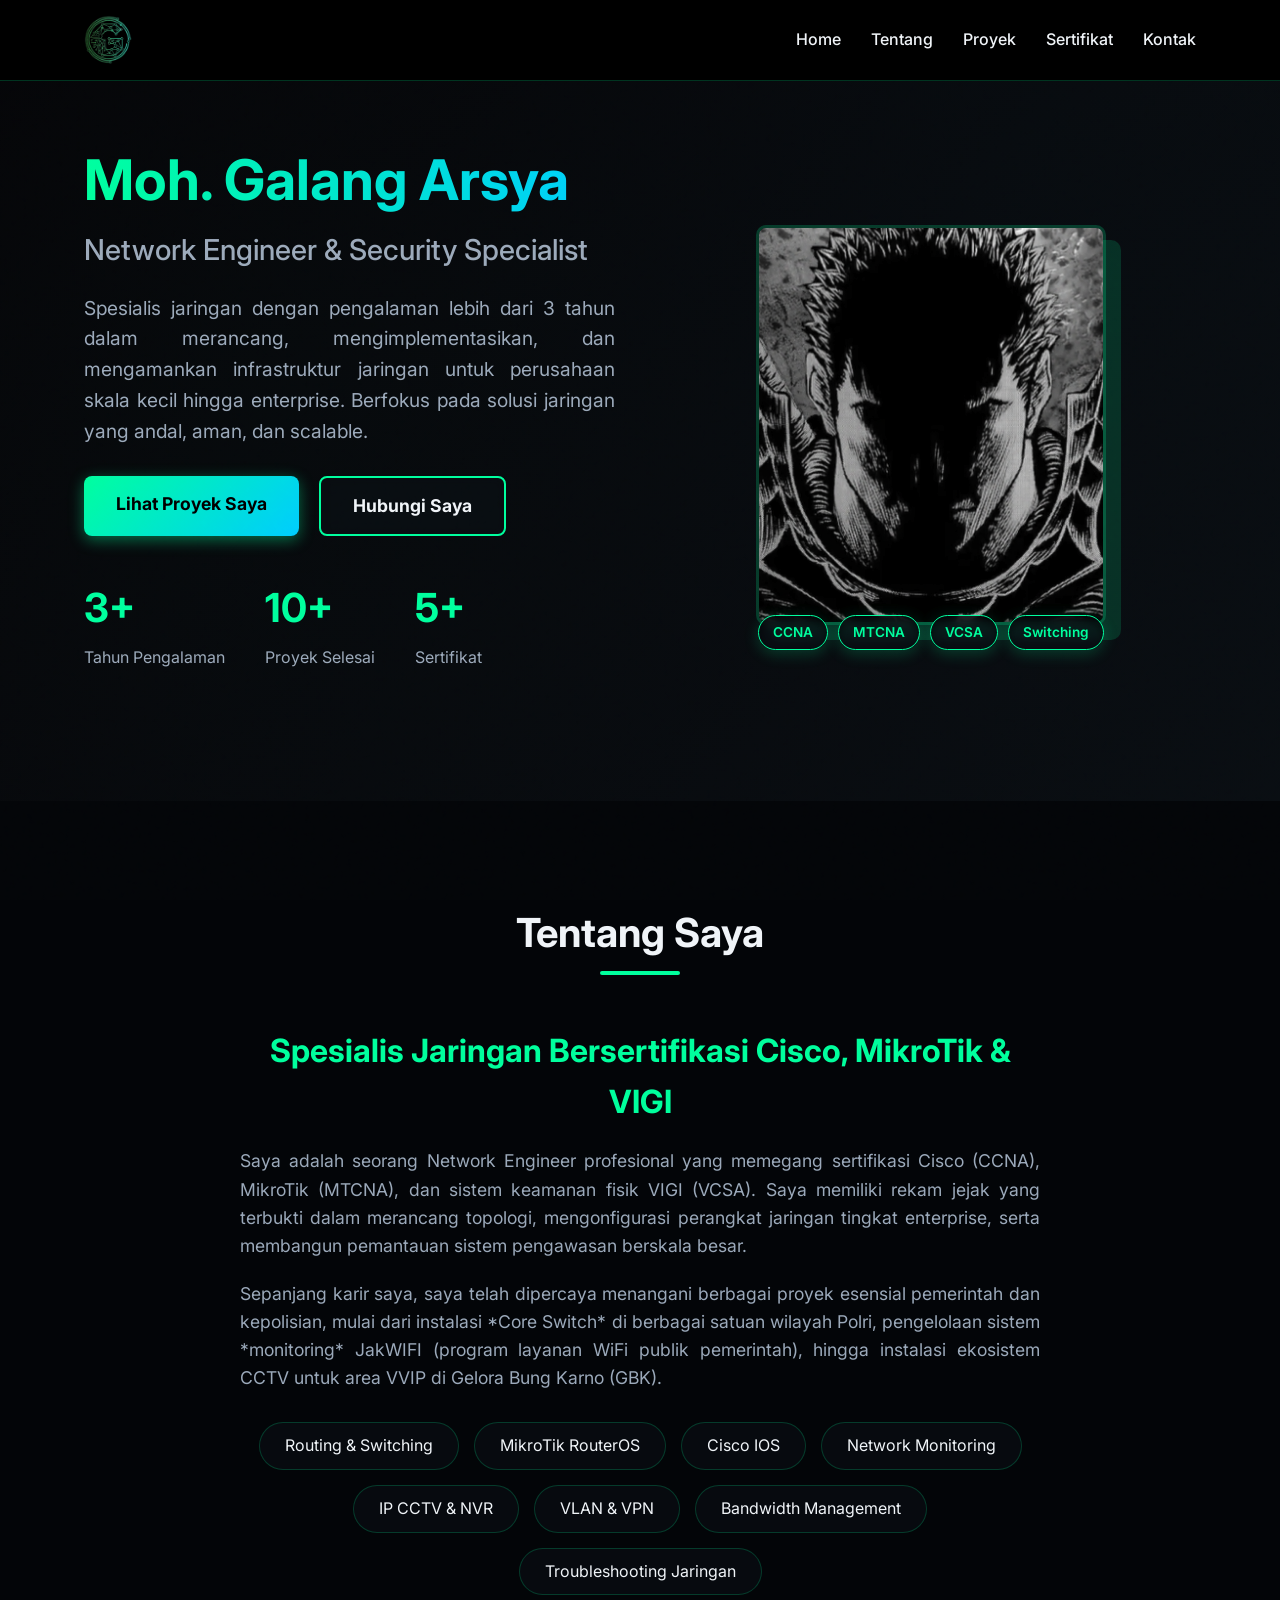
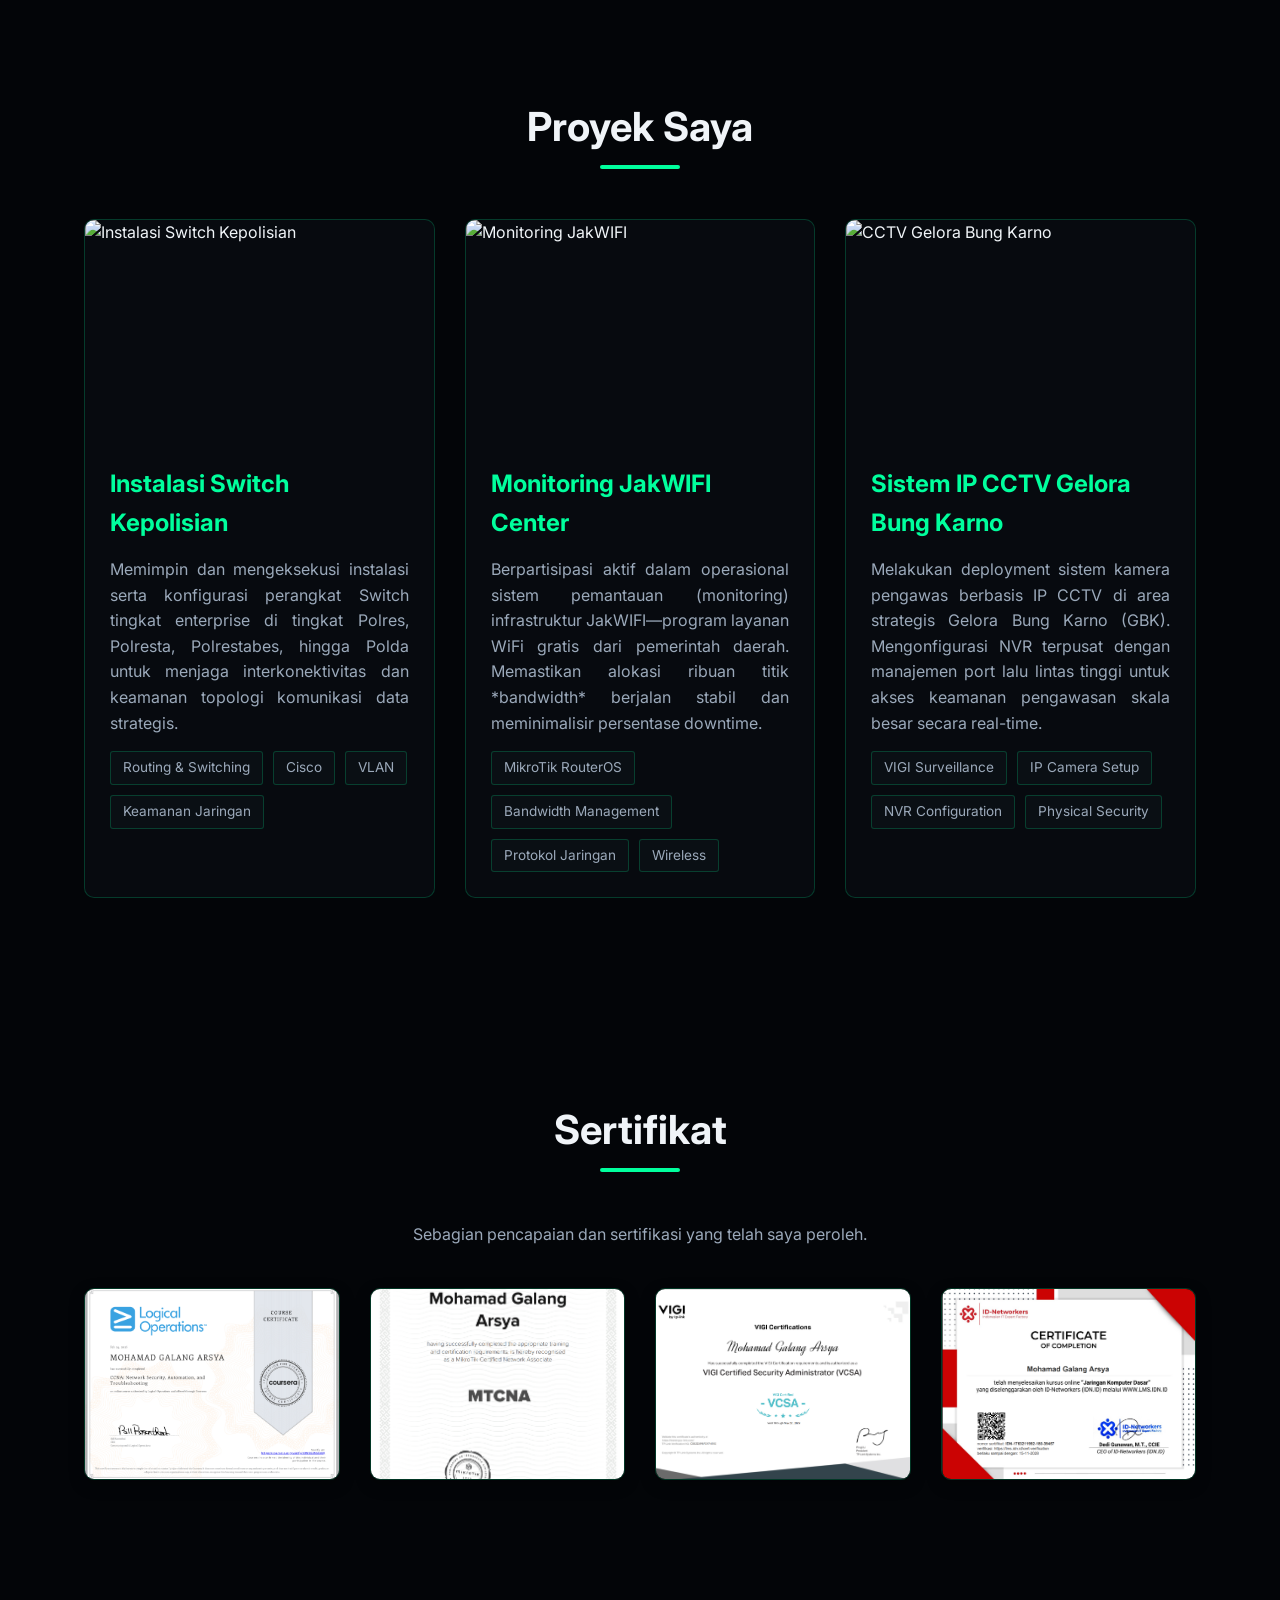
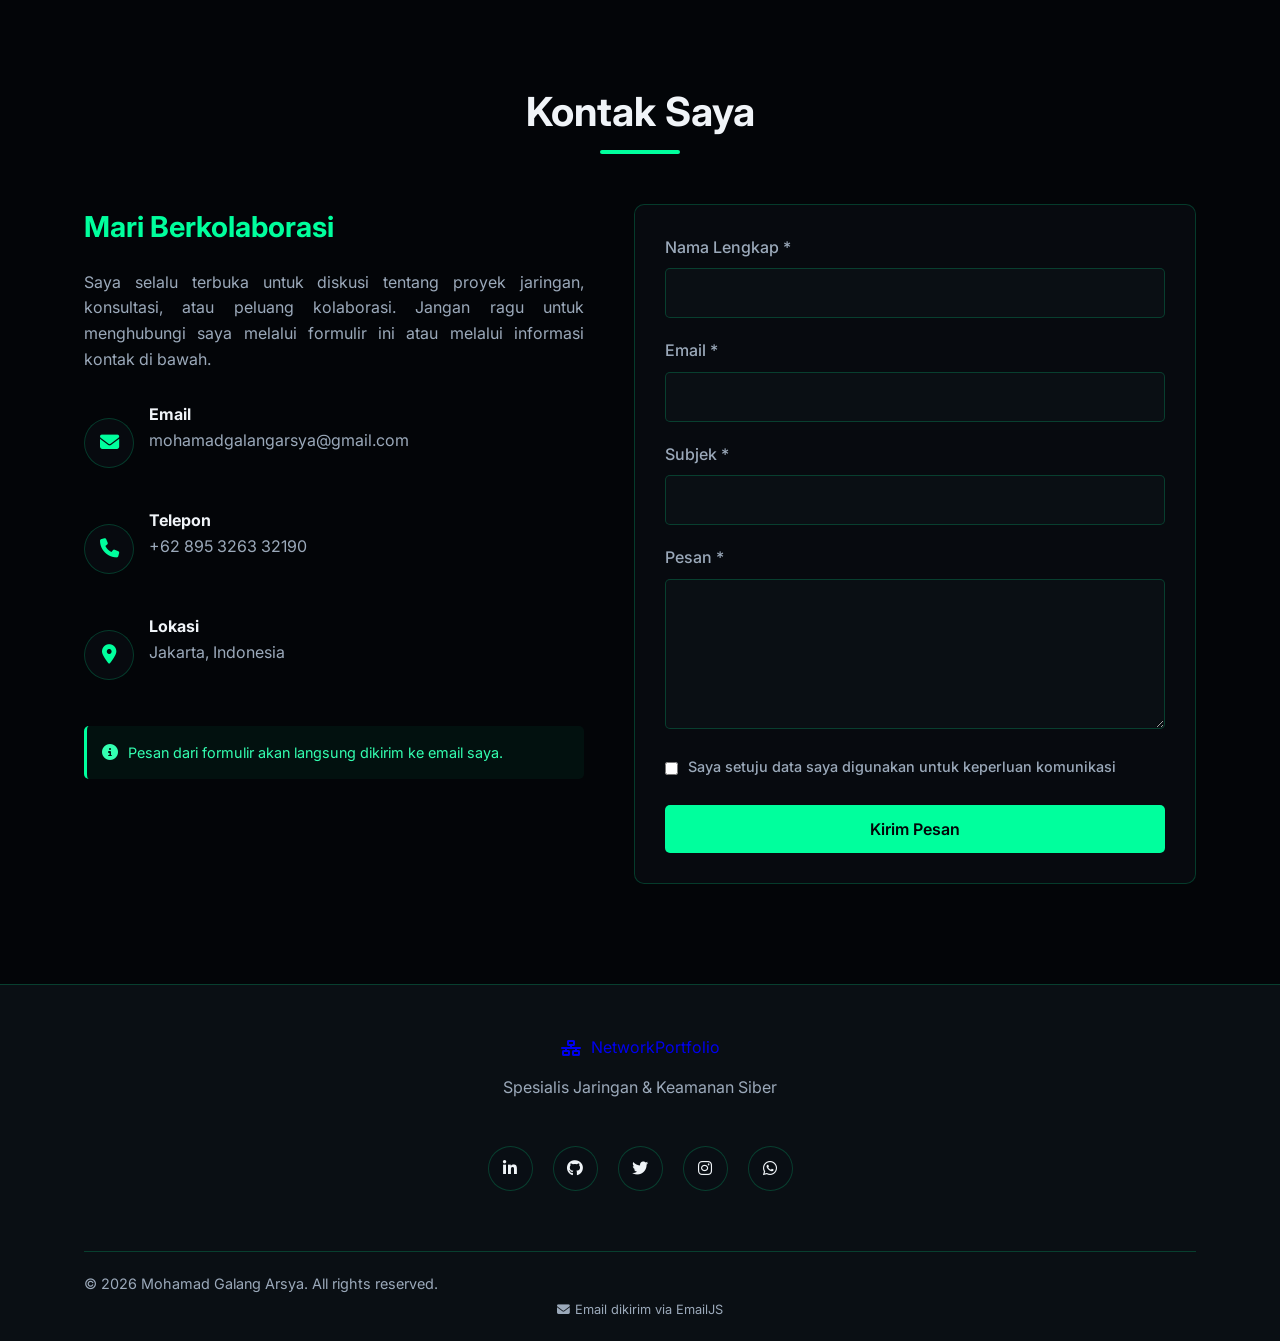
==== index.html @ 7fe13c76 "update medsos" ====
<!DOCTYPE html>
<html lang="id">

<head>
    <meta charset="UTF-8">
    <meta name="viewport" content="width=device-width, initial-scale=1.0">
    <title>Network Engineer</title>
    <link rel="stylesheet" href="style.css">
    <link rel="stylesheet" href="https://cdnjs.cloudflare.com/ajax/libs/font-awesome/6.4.0/css/all.min.css">
    <link rel="preconnect" href="https://fonts.googleapis.com">
    <link rel="preconnect" href="https://fonts.gstatic.com" crossorigin>
    <link href="https://fonts.googleapis.com/css2?family=Inter:wght@300;400;500;600;700&display=swap" rel="stylesheet">
    <link rel="icon" type="image/svg+xml" href="images/logo.png" />
</head>

<body>
    <!-- Noise canvas texture -->
    <div class="noise-overlay"></div>

    <!-- 3D Network WebGL Container -->
    <div id="canvas-container" style="position: fixed; top: 0; left: 0; width: 100%; height: 100%; z-index: -1;"></div>
    <!-- Fallback canvas if WebGL fails -->
    <canvas class="network-animation" id="networkCanvas" style="display: none;"></canvas>

    <!-- Header & Navigation -->
    <header>
        <div class="container nav-container">
            <a href="#" class="logo">
                <!-- <i class="fas fa-network-wired"></i> Network -->
                <img src="/images/logo.png" alt="">
            </a>

            <div class="menu-toggle" id="menuToggle">
                <i class="fas fa-bars"></i>
            </div>

            <ul class="nav-links" id="navLinks">
                <li><a href="#home">Home</a></li>
                <li><a href="#about">Tentang</a></li>
                <li><a href="#projects">Proyek</a></li>
                <li><a href="#certificates">Sertifikat</a></li>
                <li><a href="#contact">Kontak</a></li>
            </ul>
        </div>
    </header>

    <!-- Hero Section dengan foto di samping -->
    <section class="hero" id="home">
        <div class="container hero-container">
            <div class="hero-content">
                <h1>Moh. Galang Arsya</h1>
                <h2>Network Engineer & Security Specialist</h2>
                <p>Spesialis jaringan dengan pengalaman lebih dari 3 tahun dalam merancang, mengimplementasikan, dan
                    mengamankan infrastruktur jaringan untuk perusahaan skala kecil hingga enterprise. Berfokus pada
                    solusi jaringan yang andal, aman, dan scalable.</p>
                <div class="hero-buttons">
                    <a href="#projects" class="cta-button">Lihat Proyek Saya</a>
                    <a href="#contact" class="cta-button secondary">Hubungi Saya</a>
                </div>
                <div class="hero-stats">
                    <div class="stat">
                        <h3>3+</h3>
                        <p>Tahun Pengalaman</p>
                    </div>
                    <div class="stat">
                        <h3>10+</h3>
                        <p>Proyek Selesai</p>
                    </div>
                    <div class="stat">
                        <h3>5+</h3>
                        <p>Sertifikat</p>
                    </div>
                </div>
            </div>

            <div class="hero-image">
                <div class="image-container">
                    <img src="images/profile.jpg" alt="Foto Mohamd Galang Arsya" id="profileImage">
                    <div class="image-frame"></div>
                    <div class="tech-tags">
                        <span class="tech-tag">CCNA</span>
                        <span class="tech-tag">MTCNA</span>
                        <span class="tech-tag">VCSA</span>
                        <span class="tech-tag">Switching</span>
                    </div>
                </div>
            </div>
        </div>
    </section>

    <!-- About Section -->
    <section id="about">
        <div class="container">
            <div class="section-title">
                <h2>Tentang Saya</h2>
            </div>

            <div class="about-content">
                <div class="about-text">
                    <h3>Spesialis Jaringan Bersertifikasi Cisco, MikroTik & VIGI</h3>
                    <p>Saya adalah seorang Network Engineer profesional yang memegang sertifikasi Cisco (CCNA), MikroTik
                        (MTCNA), dan sistem keamanan fisik VIGI (VCSA). Saya memiliki rekam jejak yang terbukti dalam
                        merancang topologi, mengonfigurasi perangkat jaringan tingkat enterprise, serta membangun
                        pemantauan sistem pengawasan berskala besar.</p>
                    <p>Sepanjang karir saya, saya telah dipercaya menangani berbagai proyek esensial pemerintah dan
                        kepolisian, mulai dari instalasi *Core Switch* di berbagai satuan wilayah Polri, pengelolaan
                        sistem *monitoring* JakWIFI (program layanan WiFi publik pemerintah), hingga instalasi ekosistem
                        CCTV untuk area VVIP di Gelora Bung Karno (GBK).</p>

                    <div class="skills">
                        <span class="skill-tag">Routing & Switching</span>
                        <span class="skill-tag">MikroTik RouterOS</span>
                        <span class="skill-tag">Cisco IOS</span>
                        <span class="skill-tag">Network Monitoring</span>
                        <span class="skill-tag">IP CCTV & NVR</span>
                        <span class="skill-tag">VLAN & VPN</span>
                        <span class="skill-tag">Bandwidth Management</span>
                        <span class="skill-tag">Troubleshooting Jaringan</span>
                    </div>
                </div>
            </div>
        </div>
    </section>

    <!-- Projects Section -->
    <section id="projects">
        <div class="container">
            <div class="section-title">
                <h2>Proyek Saya</h2>
            </div>

            <div class="projects-grid">
                <!-- Project 1 -->
                <div class="project-card">
                    <div class="project-img">
                        <img src="https://images.unsplash.com/photo-1558494949-ef010cbdcc31?ixlib=rb-4.0.3&auto=format&fit=crop&w=1470&q=80"
                            alt="Instalasi Switch Kepolisian">
                    </div>
                    <div class="project-info">
                        <h3>Instalasi Switch Kepolisian</h3>
                        <p>Memimpin dan mengeksekusi instalasi serta konfigurasi perangkat Switch tingkat enterprise di
                            tingkat Polres, Polresta, Polrestabes, hingga Polda untuk menjaga interkonektivitas dan
                            keamanan topologi komunikasi data strategis.</p>
                        <div class="project-tags">
                            <span class="project-tag">Routing & Switching</span>
                            <span class="project-tag">Cisco</span>
                            <span class="project-tag">VLAN</span>
                            <span class="project-tag">Keamanan Jaringan</span>
                        </div>
                    </div>
                </div>

                <!-- Project 2 -->
                <div class="project-card">
                    <div class="project-img">
                        <img src="https://images.unsplash.com/photo-1544197150-b99a580bb7a8?ixlib=rb-4.0.3&auto=format&fit=crop&w=1470&q=80"
                            alt="Monitoring JakWIFI">
                    </div>
                    <div class="project-info">
                        <h3>Monitoring JakWIFI Center</h3>
                        <p>Berpartisipasi aktif dalam operasional sistem pemantauan (monitoring) infrastruktur
                            JakWIFI—program layanan WiFi gratis dari pemerintah daerah. Memastikan alokasi ribuan titik
                            *bandwidth* berjalan stabil dan meminimalisir persentase downtime.</p>
                        <div class="project-tags">
                            <span class="project-tag">MikroTik RouterOS</span>
                            <span class="project-tag">Bandwidth Management</span>
                            <span class="project-tag">Protokol Jaringan</span>
                            <span class="project-tag">Wireless</span>
                        </div>
                    </div>
                </div>

                <!-- Project 3 -->
                <div class="project-card">
                    <div class="project-img">
                        <img src="https://images.unsplash.com/photo-1550751827-4bd374c3f58b?ixlib=rb-4.0.3&auto=format&fit=crop&w=1470&q=80"
                            alt="CCTV Gelora Bung Karno">
                    </div>
                    <div class="project-info">
                        <h3>Sistem IP CCTV Gelora Bung Karno</h3>
                        <p>Melakukan deployment sistem kamera pengawas berbasis IP CCTV di area strategis Gelora Bung
                            Karno (GBK). Mengonfigurasi NVR terpusat dengan manajemen port lalu lintas tinggi untuk
                            akses keamanan pengawasan skala besar secara real-time.</p>
                        <div class="project-tags">
                            <span class="project-tag">VIGI Surveillance</span>
                            <span class="project-tag">IP Camera Setup</span>
                            <span class="project-tag">NVR Configuration</span>
                            <span class="project-tag">Physical Security</span>
                        </div>
                    </div>
                </div>
            </div>
        </div>
    </section>

    <!-- Certificates Section -->
    <section id="certificates">
        <div class="container">
            <div class="section-title">
                <h2>Sertifikat</h2>
            </div>

            <p style="text-align: center; color: var(--text-secondary); margin-bottom: 40px;">Sebagian pencapaian dan
                sertifikasi yang telah saya peroleh.</p>

            <div class="cert-grid">
                <!-- Certificate 1 -->
                <div class="cert-card cert-modal-trigger" data-title="CCNA By Coursera"
                    data-desc="Sertifikasi dasar jaringan komputer (Cisco Certified Network Associate) yang dipelajari melalui program Coursera. Sertifikasi ini memvalidasi dasar-dasar jaringan, akses jaringan, konektivitas IP, layanan IP, dasar-dasar keamanan, serta otomatisasi dan programabilitas."
                    data-pdf="images/CCNA_By_Coursera.pdf" data-img="images/ccna-sertifikat.png">
                    <img src="images/ccna-sertifikat.png" alt="CCNA By Coursera">
                    <div class="cert-overlay">
                        <div class="cert-overlay-content">
                            <i class="fas fa-search-plus"></i>
                            <p>Klik Untuk Melihat Detail Selengkapnya</p>
                        </div>
                    </div>
                </div>

                <!-- Certificate 2 -->
                <div class="cert-card cert-modal-trigger" data-title="MTCNA Certificate"
                    data-desc="MikroTik Certified Network Associate (MTCNA). Sertifikasi yang memvalidasi kemampuan dasar dalam mengonfigurasi, mengelola, dan melakukan troubleshooting pada jaringan menggunakan router MikroTik RouterOS."
                    data-pdf="images/MTCNA.pdf" data-img="images/mtcna-sertifikat.png">
                    <img src="images/mtcna-sertifikat.png" alt="MTCNA Certificate">
                    <div class="cert-overlay">
                        <div class="cert-overlay-content">
                            <i class="fas fa-search-plus"></i>
                            <p>Klik Untuk Melihat Detail Selengkapnya</p>
                        </div>
                    </div>
                </div>

                <!-- Certificate 3 -->
                <div class="cert-card cert-modal-trigger" data-title="VIGI Certified Security Associate (VCSA)"
                    data-desc="Sertifikasi VIGI Certified Security Associate (VCSA) dari TP-Link. Menandakan tingkat keahlian dalam perancangan, implementasi, dan troubleshooting sistem kamera pengawas (CCTV) menggunakan ekosistem VIGI."
                    data-pdf="images/VCSA.pdf" data-img="images/vcsa-sertifikat.png">
                    <img src="images/vcsa-sertifikat.png" alt="VIGI VCSA Certificate">
                    <div class="cert-overlay">
                        <div class="cert-overlay-content">
                            <i class="fas fa-search-plus"></i>
                            <p>Klik Untuk Melihat Detail Selengkapnya</p>
                        </div>
                    </div>
                </div>

                <!-- Certificate 4 -->
                <div class="cert-card cert-modal-trigger" data-title="Jaringan Dasar (Fundamental)"
                    data-desc="Sertifikasi mengenai Jaringan Dasar. Menunjukkan pemahaman kuat mengenai dasar-dasar perangkat keras jaringan, protokol komunikasi data, model referensi OSI, dan pengalamatan IPv4/IPv6 secara fundamental."
                    data-pdf="images/Jaringan_Dasar.pdf" data-img="images/jaringan-sertifikat.png">
                    <img src="images/jaringan-sertifikat.png" alt="Sertifikat Jaringan Dasar">
                    <div class="cert-overlay">
                        <div class="cert-overlay-content">
                            <i class="fas fa-search-plus"></i>
                            <p>Klik Untuk Melihat Detail Selengkapnya</p>
                        </div>
                    </div>
                </div>
            </div>
        </div>

        <!-- Certificate Modal -->
        <div id="certDetailModal" class="cert-modal">
            <div class="cert-modal-content">
                <span class="cert-close-btn">&times;</span>
                <div class="cert-detail-container">
                    <div class="cert-detail-image">
                        <img id="certModalImage" src="" alt="Detail Certificate">
                    </div>
                    <div class="cert-detail-info">
                        <h3 id="certModalTitle"></h3>
                        <div class="cert-detail-desc">
                            <p id="certModalDescription"></p>
                        </div>
                        <a href="javascript:void(0)" id="certModalPdfBtn" target="_blank" class="cert-pdf-btn">
                            <i class="fas fa-file-pdf"></i> Lihat PDF Sertifikat
                        </a>
                    </div>
                </div>
            </div>
        </div>
    </section>

    <!-- Contact Section -->
    <section id="contact">
        <div class="container">
            <div class="section-title">
                <h2>Kontak Saya</h2>
            </div>

            <div class="contact-container">
                <div class="contact-info">
                    <h3>Mari Berkolaborasi</h3>
                    <p>Saya selalu terbuka untuk diskusi tentang proyek jaringan, konsultasi, atau peluang kolaborasi.
                        Jangan ragu untuk menghubungi saya melalui formulir ini atau melalui informasi kontak di bawah.
                    </p>

                    <div class="contact-details">
                        <div class="contact-item">
                            <div class="contact-icon">
                                <i class="fas fa-envelope"></i>
                            </div>
                            <div>
                                <h4>Email</h4>
                                <p id="my-email">mohamadgalangarsya@gmail.com</p>
                            </div>
                        </div>

                        <div class="contact-item">
                            <div class="contact-icon">
                                <i class="fas fa-phone"></i>
                            </div>
                            <div>
                                <h4>Telepon</h4>
                                <p>+62 895 3263 32190</p>
                            </div>
                        </div>

                        <div class="contact-item">
                            <div class="contact-icon">
                                <i class="fas fa-map-marker-alt"></i>
                            </div>
                            <div>
                                <h4>Lokasi</h4>
                                <p>Jakarta, Indonesia</p>
                            </div>
                        </div>
                    </div>

                    <div class="email-note">
                        <p><i class="fas fa-info-circle"></i> Pesan dari formulir akan langsung dikirim ke email saya.
                        </p>
                    </div>
                </div>

                <div class="contact-form">
                    <form id="contactForm">
                        <div class="form-group">
                            <label for="name">Nama Lengkap *</label>
                            <input type="text" id="name" name="name" class="form-control" required>
                        </div>

                        <div class="form-group">
                            <label for="email">Email *</label>
                            <input type="email" id="email" name="email" class="form-control" required>
                        </div>

                        <div class="form-group">
                            <label for="subject">Subjek *</label>
                            <input type="text" id="subject" name="subject" class="form-control" required>
                        </div>

                        <div class="form-group">
                            <label for="message">Pesan *</label>
                            <textarea id="message" name="message" class="form-control" rows="5" required></textarea>
                        </div>

                        <div class="form-group">
                            <div class="form-check">
                                <input type="checkbox" id="consent" name="consent" class="form-check-input" required>
                                <label for="consent" class="form-check-label">
                                    Saya setuju data saya digunakan untuk keperluan komunikasi
                                </label>
                            </div>
                        </div>

                        <button type="submit" class="submit-btn" id="submitBtn">
                            <span class="btn-text">Kirim Pesan</span>
                            <span class="btn-loader" style="display: none;">
                                <i class="fas fa-spinner fa-spin"></i> Mengirim...
                            </span>
                        </button>

                        <div id="formMessage" class="form-message"></div>
                    </form>
                </div>
            </div>
        </div>
    </section>

    <!-- Footer -->
    <footer>
        <div class="container">
            <div class="footer-content">
                <a href="#" class="logo">
                    <i class="fas fa-network-wired"></i> NetworkPortfolio
                </a>
                <p>Spesialis Jaringan & Keamanan Siber</p>

                <div class="social-links">
                    <a href="https://www.linkedin.com/in/mohamad-galang-arsya-268bb2288/" class="social-link">
                        <i class="fab fa-linkedin-in"></i>
                    </a>
                    <a href="https://github.com/REN-XV" class="social-link">
                        <i class="fab fa-github"></i>
                    </a>
                    <a href="https://x.com/RenKurogane1" class="social-link">
                        <i class="fab fa-twitter"></i>
                    </a>
                    <a href="https://www.instagram.com/galisyah_05/" class="social-link">
                        <i class="fab fa-instagram"></i>
                    </a>
                    <a href="https://api.whatsapp.com/send/?phone=62895326332190&text=Halo+Galang+Ganteng&type=phone_number&app_absent=0"
                        class="social-link">
                        <i class="fa-brands fa-whatsapp"></i>
                    </a>
                </div>
            </div>

            <div class="copyright">
                <p>&copy; 2026 Mohamad Galang Arsya. All rights reserved.</p>
                <p class="email-credit">
                    <i class="fas fa-envelope"></i> Email dikirim via EmailJS
                </p>
            </div>
        </div>
    </footer>

    <!-- Libraries -->
    <script src="https://cdnjs.cloudflare.com/ajax/libs/three.js/r128/three.min.js"></script>
    <script src="https://cdnjs.cloudflare.com/ajax/libs/gsap/3.12.2/gsap.min.js"></script>
    <script src="https://cdnjs.cloudflare.com/ajax/libs/gsap/3.12.2/ScrollTrigger.min.js"></script>
    <script src="https://cdnjs.cloudflare.com/ajax/libs/vanilla-tilt/1.8.0/vanilla-tilt.min.js"></script>

    <!-- Tambahkan script EmailJS -->
    <script type="text/javascript" src="https://cdn.jsdelivr.net/npm/@emailjs/browser@3/dist/email.min.js"></script>
    <script src="script.js"></script>
</body>

</html>
---- style.css ----
/* Reset dan variabel warna */
:root {
    --primary: #030508; /* Deep dark blueish-black */
    --secondary: #0A0F14; /* Dark blue-grey */
    --accent: #00FF9D; /* Neon green (matches logo) */
    --accent-dark: #00CC7D;
    --accent-light: #33FFB1;
    --text: #F0F4F8;
    --text-secondary: #9BA9BA;
    --card-bg: rgba(10, 15, 20, 0.65); /* Glassmorphism translucent */
    --border: rgba(0, 255, 157, 0.2); /* Neon green tinted border */
    --shadow: rgba(0, 0, 0, 0.6);
}

* {
    margin: 0;
    padding: 0;
    box-sizing: border-box;
    font-family: 'Inter', 'Segoe UI', Tahoma, Geneva, Verdana, sans-serif;
}

html {
    scroll-behavior: smooth;
}

body {
    background-color: var(--primary);
    color: var(--text);
    line-height: 1.6;
    overflow-x: hidden;
}

p {
    text-align: justify;
}

.container {
    width: 90%;
    max-width: 1200px;
    margin: 0 auto;
    padding: 0 20px;
}

/* Header & Navigation */
header {
    background-color: rgba(0, 0, 0, 0.95);
    position: fixed;
    top: 0;
    width: 100%;
    z-index: 1000;
    padding: 15px 0;
    border-bottom: 1px solid var(--border);
    backdrop-filter: blur(10px);
}

.nav-container {
    display: flex;
    justify-content: space-between;
    align-items: center;
}

.logo {
    text-decoration: none;
    display: flex;
    align-items: center;
}

.logo img {
    width: 3em;
}

.logo i {
    margin-right: 10px;
}

.nav-links {
    display: flex;
    list-style: none;
}

.nav-links li {
    margin-left: 30px;
}

.nav-links a {
    color: var(--text);
    text-decoration: none;
    font-weight: 500;
    transition: color 0.3s;
    position: relative;
    font-size: 1rem;
}

.nav-links a:hover {
    color: var(--accent);
}

.nav-links a::after {
    content: '';
    position: absolute;
    bottom: -5px;
    left: 0;
    width: 0;
    height: 2px;
    background-color: var(--accent);
    transition: width 0.3s;
}

.nav-links a:hover::after {
    width: 100%;
}

.menu-toggle {
    display: none;
    font-size: 1.5rem;
    cursor: pointer;
    color: var(--accent);
}

/* Hero Section dengan foto di samping */
.hero {
    padding: 150px 0 100px;
    background: linear-gradient(135deg, rgba(5, 5, 8, 0.9) 0%, rgba(10, 15, 20, 0.9) 100%);
    position: relative;
    overflow: hidden;
}

.hero::before {
    content: '';
    position: absolute;
    top: 0;
    left: 0;
    width: 100%;
    height: 100%;
    background: 
        radial-gradient(circle at 20% 50%, rgba(0, 255, 157, 0.08) 0%, transparent 50%),
        radial-gradient(circle at 80% 20%, rgba(0, 204, 255, 0.08) 0%, transparent 50%);
    z-index: -1;
}

.hero-container {
    display: flex;
    align-items: center;
    justify-content: space-between;
    gap: 50px;
}

.hero-content {
    flex: 1;
    max-width: 600px;
}

.hero-content h1 {
    font-size: 3.5rem;
    margin-bottom: 15px;
    background: linear-gradient(to right, var(--accent), #00ccff);
    -webkit-background-clip: text;
    background-clip: text;
    color: transparent;
    line-height: 1.1;
}

.hero-content h2 {
    font-size: 1.8rem;
    margin-bottom: 20px;
    color: var(--text-secondary);
    font-weight: 500;
}

.hero-content p {
    font-size: 1.2rem;
    margin-bottom: 30px;
    color: var(--text-secondary);
}

.hero-buttons {
    display: flex;
    gap: 20px;
    margin-bottom: 40px;
}

.cta-button {
    display: inline-block;
    background: linear-gradient(135deg, var(--accent), #00ccff);
    color: #000000;
    padding: 14px 32px;
    border-radius: 8px;
    text-decoration: none;
    font-weight: 700;
    font-size: 1.1rem;
    transition: all 0.3s ease;
    border: none;
    text-align: center;
    box-shadow: 0 4px 15px rgba(0, 255, 157, 0.4);
}

.cta-button:hover {
    transform: translateY(-3px) scale(1.02);
    box-shadow: 0 10px 25px rgba(0, 255, 157, 0.6);
}

.cta-button.secondary {
    background: rgba(10, 15, 20, 0.6);
    color: var(--text);
    border: 2px solid var(--accent);
    backdrop-filter: blur(5px);
    box-shadow: none;
}

.cta-button.secondary:hover {
    background: var(--accent);
    color: #000000;
    box-shadow: 0 8px 20px rgba(0, 255, 157, 0.4);
}

.hero-stats {
    display: flex;
    gap: 40px;
    margin-top: 40px;
}

.stat h3 {
    font-size: 2.5rem;
    color: var(--accent);
    margin-bottom: 5px;
}

.stat p {
    font-size: 1rem;
    color: var(--text-secondary);
}

.hero-image {
    flex: 1;
    display: flex;
    justify-content: center;
}

.image-container {
    position: relative;
    width: 350px;
    height: 400px;
}

.image-container img {
    width: 100%;
    height: 100%;
    object-fit: cover;
    border-radius: 10px;
    position: relative;
    z-index: 2;
    border: 3px solid var(--border);
    transition: transform 0.5s;
}

.image-container:hover img {
    transform: scale(1.02);
}

.image-frame {
    position: absolute;
    top: 0;
    left: 0;
    width: 100%;
    height: 100%;
    background-color: var(--accent);
    opacity: 0.15;
    border-radius: 10px;
    z-index: 1;
    transform: translate(15px, 15px);
    transition: transform 0.4s ease;
}

.image-container:hover .image-frame {
    transform: translate(25px, 25px);
    opacity: 0.25;
}

.tech-tags {
    position: absolute;
    bottom: -25px;
    left: 50%;
    transform: translateX(-50%);
    display: flex;
    flex-wrap: wrap;
    justify-content: center;
    width: 120%;
    gap: 10px;
    z-index: 3;
}

.tech-tag {
    background-color: var(--card-bg);
    color: var(--accent);
    border: 1px solid var(--accent);
    padding: 6px 14px;
    border-radius: 30px;
    font-size: 0.85rem;
    font-weight: 600;
    box-shadow: 0 4px 10px inset rgba(0, 0, 0, 0.5), 0 4px 15px rgba(0, 255, 157, 0.2);
    backdrop-filter: blur(5px);
}

/* Section Styling */
section {
    padding: 100px 0;
}

.section-title {
    text-align: center;
    margin-bottom: 60px;
    position: relative;
}

.section-title h2 {
    font-size: 2.5rem;
    display: inline-block;
    position: relative;
    color: var(--text);
}

.section-title h2::after {
    content: '';
    position: absolute;
    bottom: -10px;
    left: 50%;
    transform: translateX(-50%);
    width: 80px;
    height: 4px;
    background-color: var(--accent);
    border-radius: 2px;
}

/* About Section */
#about {
    padding-bottom: 50px; /* Kurangi jarak bawah (mendekat ke projects) */
}
.about-content {
    display: flex;
    flex-direction: column;
    align-items: center;
}

.about-text {
    max-width: 800px;
    text-align: center;
}

.about-text h3 {
    font-size: 2rem;
    margin-bottom: 20px;
    color: var(--accent);
}

.about-text p {
    font-size: 1.1rem;
    margin-bottom: 20px;
    color: var(--text-secondary);
}

.skills {
    display: flex;
    flex-wrap: wrap;
    gap: 15px;
    margin-top: 30px;
    justify-content: center;
}

.skill-tag {
    background-color: var(--card-bg);
    padding: 10px 25px;
    border-radius: 30px;
    border: 1px solid var(--border);
    font-size: 1rem;
    transition: all 0.3s;
    cursor: default;
}

.skill-tag:hover {
    background-color: var(--accent);
    color: var(--primary);
    transform: translateY(-3px);
    box-shadow: 0 5px 15px var(--shadow);
}

/* Projects Section */
#projects {
    padding-top: 50px; /* Kurangi jarak atas (mendekat ke about) */
}
.projects-grid {
    display: grid;
    grid-template-columns: repeat(auto-fill, minmax(350px, 1fr));
    gap: 30px;
}

.project-card {
    background-color: var(--card-bg);
    border-radius: 10px;
    overflow: hidden;
    transition: transform 0.3s, box-shadow 0.3s;
    border: 1px solid var(--border);
}

.project-card:hover {
    transform: translateY(-10px);
    box-shadow: 0 15px 30px var(--shadow);
}

.project-img {
    height: 220px;
    overflow: hidden;
}

.project-img img {
    width: 100%;
    height: 100%;
    object-fit: cover;
    transition: transform 0.5s;
}

.project-card:hover .project-img img {
    transform: scale(1.1);
}

.project-info {
    padding: 25px;
}

.project-info h3 {
    font-size: 1.5rem;
    margin-bottom: 15px;
    color: var(--accent);
}

.project-info p {
    color: var(--text-secondary);
    margin-bottom: 15px;
}

.project-tags {
    display: flex;
    flex-wrap: wrap;
    gap: 10px;
}

.project-tag {
    background-color: var(--secondary);
    padding: 5px 12px;
    border-radius: 3px;
    font-size: 0.85rem;
    color: var(--text-secondary);
    border: 1px solid var(--border);
}

/* Certificates Section */
.cert-grid {
    display: grid;
    grid-template-columns: repeat(4, 1fr);
    gap: 30px;
}

.cert-card {
    position: relative;
    border-radius: 10px;
    overflow: hidden;
    cursor: pointer;
    box-shadow: 0 5px 15px rgba(0, 0, 0, 0.3);
    border: 1px solid var(--border);
    transition: transform 0.3s;
    aspect-ratio: 4 / 3;
    height: auto;
}

.cert-card:hover {
    transform: translateY(-5px);
    box-shadow: 0 10px 25px var(--shadow);
    border-color: var(--accent);
}

.cert-card img {
    width: 100%;
    height: 100%;
    object-fit: cover;
    display: block;
    transition: transform 0.5s;
}

.cert-card:hover img {
    transform: scale(1.1);
}

.cert-overlay {
    position: absolute;
    top: 0;
    left: 0;
    width: 100%;
    height: 100%;
    background: rgba(0, 0, 0, 0.7);
    display: flex;
    align-items: center;
    justify-content: center;
    opacity: 0;
    transition: opacity 0.3s;
    backdrop-filter: blur(3px);
    -webkit-backdrop-filter: blur(3px);
}

.cert-card:hover .cert-overlay {
    opacity: 1;
}

.cert-overlay-content {
    text-align: center;
    color: var(--text);
    padding: 20px;
}

.cert-overlay-content i {
    font-size: 2.5rem;
    color: var(--accent);
    margin-bottom: 15px;
}

.cert-overlay-content p {
    font-size: 1.1rem;
    font-weight: 500;
}

/* Certificate Modal */
.cert-modal {
    display: none;
    position: fixed;
    z-index: 2000;
    left: 0;
    top: 0;
    width: 100%;
    height: 100%;
    background-color: rgba(0, 0, 0, 0.9);
    backdrop-filter: blur(5px);
    -webkit-backdrop-filter: blur(5px);
    align-items: center;
    justify-content: center;
}

.cert-modal.active {
    display: flex;
}

.cert-modal-content {
    background-color: var(--card-bg);
    border: 1px solid var(--accent);
    border-radius: 10px;
    width: 95%;
    max-width: 900px;
    max-height: 90vh;
    overflow-y: auto;
    position: relative;
    padding: 30px;
    box-shadow: 0 10px 30px rgba(0, 255, 157, 0.1);
    animation: modalFadeIn 0.3s ease-out forwards;
}

@keyframes modalFadeIn {
    from {
        opacity: 0;
        transform: translateY(20px);
    }
    to {
        opacity: 1;
        transform: translateY(0);
    }
}

.cert-close-btn {
    position: absolute;
    top: 15px;
    right: 20px;
    color: var(--text-secondary);
    font-size: 2.5rem;
    font-weight: bold;
    cursor: pointer;
    transition: color 0.3s;
    line-height: 1;
}

.cert-close-btn:hover {
    color: var(--accent);
}

.cert-detail-container {
    display: flex;
    gap: 30px;
    margin-top: 15px;
}

.cert-detail-image {
    flex: 1.2;
    border-radius: 5px;
    overflow: hidden;
    border: 1px solid var(--border);
}

.cert-detail-image img {
    width: 100%;
    height: auto;
    display: block;
    object-fit: cover;
}

.cert-detail-info {
    flex: 1;
    display: flex;
    flex-direction: column;
}

.cert-detail-info h3 {
    color: var(--accent);
    font-size: 1.8rem;
    margin-bottom: 15px;
}

.cert-detail-desc {
    color: var(--text);
    font-size: 1.05rem;
    line-height: 1.6;
    margin-bottom: 30px;
}

.cert-pdf-btn {
    display: inline-flex;
    align-items: center;
    justify-content: center;
    background-color: var(--accent);
    color: var(--primary);
    padding: 12px 25px;
    border-radius: 5px;
    text-decoration: none;
    font-weight: 600;
    font-size: 1.1rem;
    transition: all 0.3s;
    margin-top: auto;
    align-self: flex-start;
    border: 2px solid var(--accent);
}

.cert-pdf-btn i {
    margin-right: 10px;
}

.cert-pdf-btn:hover {
    background-color: transparent;
    color: var(--accent);
    transform: translateY(-2px);
    box-shadow: 0 5px 15px var(--shadow);
}

@media (max-width: 992px) {
    .cert-grid {
        grid-template-columns: repeat(2, 1fr);
        gap: 20px;
    }
}

@media (max-width: 768px) {
    .cert-grid {
        grid-template-columns: repeat(2, 1fr);
        gap: 8px; /* Gap diperkecil agar pas pada layar paling kecil */
    }
    .cert-card {
        aspect-ratio: 1.414 / 1; /* Rasio standar sertifikat agar proporsional */
        height: auto;
        border-radius: 6px; /* Radius sedikit disesuaikan untuk skala mobile */
    }
    .cert-overlay-content {
        padding: 5px;
    }
    .cert-overlay-content i {
        font-size: 1.5rem;
        margin-bottom: 5px;
    }
    .cert-overlay-content p {
        font-size: 0.75rem; /* Diperkecil agar tak meluap */
    }
    .cert-detail-container {
        flex-direction: column;
    }
    .cert-detail-info h3 {
        font-size: 1.5rem;
    }
}

/* Contact Section */
.contact-container {
    display: flex;
    gap: 50px;
}

.contact-info {
    flex: 1;
}

.contact-info h3 {
    font-size: 1.8rem;
    margin-bottom: 20px;
    color: var(--accent);
}

.contact-info p {
    margin-bottom: 30px;
    color: var(--text-secondary);
}

.contact-details {
    display: flex;
    flex-direction: column;
    gap: 25px;
}

.contact-item {
    display: flex;
    align-items: center;
}

.contact-icon {
    width: 50px;
    height: 50px;
    background-color: var(--card-bg);
    border-radius: 50%;
    display: flex;
    align-items: center;
    justify-content: center;
    margin-right: 15px;
    color: var(--accent);
    font-size: 1.2rem;
    border: 1px solid var(--border);
    transition: all 0.3s;
}

.contact-item:hover .contact-icon {
    background-color: var(--accent);
    color: var(--primary);
    transform: translateY(-5px);
}

.contact-form {
    flex: 1;
    background-color: var(--card-bg);
    padding: 30px;
    border-radius: 10px;
    border: 1px solid var(--border);
}

.form-group {
    margin-bottom: 20px;
}

.form-group label {
    display: block;
    margin-bottom: 8px;
    color: var(--text-secondary);
    font-weight: 500;
}

.form-control {
    width: 100%;
    padding: 14px 15px;
    background-color: var(--secondary);
    border: 1px solid var(--border);
    border-radius: 5px;
    color: var(--text);
    font-size: 1rem;
    transition: border-color 0.3s;
}

.form-control:focus {
    outline: none;
    border-color: var(--accent);
}

textarea.form-control {
    min-height: 150px;
    resize: vertical;
}

.submit-btn {
    background-color: var(--accent);
    color: var(--primary);
    border: none;
    padding: 14px 30px;
    border-radius: 5px;
    cursor: pointer;
    font-weight: 600;
    font-size: 1rem;
    transition: all 0.3s;
    width: 100%;
}

.submit-btn:hover {
    background-color: var(--accent-dark);
    transform: translateY(-3px);
    box-shadow: 0 10px 20px var(--shadow);
}

/* Footer */
footer {
    background-color: var(--secondary);
    padding: 50px 0 20px;
    text-align: center;
    border-top: 1px solid var(--border);
}

.footer-content {
    display: flex;
    flex-direction: column;
    align-items: center;
    margin-bottom: 30px;
}

.footer-content p {
    color: var(--text-secondary);
    margin: 15px 0 25px;
    max-width: 500px;
}

.social-links {
    display: flex;
    gap: 20px;
    margin: 20px 0 30px;
}

.social-link {
    width: 45px;
    height: 45px;
    background-color: var(--card-bg);
    border-radius: 50%;
    display: flex;
    align-items: center;
    justify-content: center;
    color: var(--text);
    text-decoration: none;
    transition: all 0.3s;
    border: 1px solid var(--border);
}

.social-link:hover {
    background-color: var(--accent);
    color: var(--primary);
    transform: translateY(-5px);
    box-shadow: 0 10px 15px var(--shadow);
}

.copyright {
    color: var(--text-secondary);
    font-size: 0.9rem;
    padding-top: 20px;
    border-top: 1px solid var(--border);
    width: 100%;
}

/* Network Animation */
.network-animation {
    position: fixed;
    top: 0;
    left: 0;
    width: 100%;
    height: 100%;
    pointer-events: none;
    z-index: -1;
    opacity: 0.1;
}

/* Responsive Styles */
@media (max-width: 1100px) {
    .hero-container {
        flex-direction: column;
        text-align: center;
    }
    
    .hero-content {
        max-width: 100%;
    }
    
    .hero-buttons {
        justify-content: center;
    }
    
    .hero-stats {
        justify-content: center;
    }
    
    .hero-image {
        margin-top: 50px;
    }
}

@media (max-width: 992px) {
    .contact-container {
        flex-direction: column;
    }
    
    .hero-content h1 {
        font-size: 3rem;
    }
    
    .hero-content h2 {
        font-size: 1.6rem;
    }

    .about-text {
        padding: 0 15px;
    }
}

@media (max-width: 768px) {
    .menu-toggle {
        display: block;
    }
    
    .nav-links {
        position: fixed;
        top: 70px;
        left: -100%;
        width: 100%;
        flex-direction: column;
        background-color: rgba(10, 10, 10, 0.98);
        text-align: center;
        transition: 0.5s ease-in-out;
        box-shadow: 0 10px 20px rgba(0, 0, 0, 0.5);
        padding: 20px 0;
        border-top: 1px solid var(--border);
        backdrop-filter: blur(15px);
        -webkit-backdrop-filter: blur(15px);
    }
    
    .nav-links.active {
        left: 0;
    }
    
    .nav-links li {
        margin: 15px 0;
    }
    
    .hero-content h1 {
        font-size: 2.2rem;
    }
    
    .hero-content h2 {
        font-size: 1.3rem;
    }
    
    .hero-buttons {
        flex-direction: column;
        gap: 15px;
        width: 100%;
        max-width: 350px;
        margin-left: auto;
        margin-right: auto;
    }
    
    .hero-stats {
        flex-direction: row;
        justify-content: center;
        flex-wrap: wrap;
        gap: 20px;
    }

    .stat h3 {
        font-size: 2rem;
    }

    .logo img {
        width: 2.5em; /* Adjusted smaller for mobile */
    }
    
    section {
        padding: 60px 0;
    }
    
    #about {
        padding-bottom: 30px;
    }
    
    #projects {
        padding-top: 30px;
    }
    
    .section-title h2 {
        font-size: 1.8rem;
    }
    
    .projects-grid {
        display: flex;
        flex-wrap: nowrap;
        overflow-x: auto;
        scroll-snap-type: x mandatory;
        gap: 20px;
        padding-bottom: 25px; /* Memberikan ruang ekstra untuk jarak bawah animasi */
        -webkit-overflow-scrolling: touch;
        scrollbar-width: none; /* Menyembunyikan scrollbar di Firefox */
    }
    
    .projects-grid::-webkit-scrollbar {
        display: none; /* Menyembunyikan scrollbar di Chrome/Safari */
    }
    
    .projects-grid .project-card {
        flex: 0 0 calc(88% - 10px); /* 88% lebar membiarkan kotak proyek selanjutnya terlihat mengintip agar user tahu bisa digeser */
        max-width: 360px;
        scroll-snap-align: center;
    }
    
    .image-container {
        width: 280px;
        max-width: 100%;
        height: 320px;
    }
}

@media (max-width: 576px) {
    .hero-content h1 {
        font-size: 1.8rem;
    }
    
    .hero-content h2 {
        font-size: 1.1rem;
    }

    .hero-content p {
        font-size: 0.95rem;
        margin-bottom: 20px;
    }
    
    .cta-button {
        padding: 10px 20px;
        font-size: 0.95rem;
    }
    
    .image-container {
        width: 240px;
        max-width: 100%;
        height: 280px;
    }
    
    .tech-tags {
        flex-wrap: wrap;
        justify-content: center;
        width: 100%;
        gap: 5px;
        bottom: -20px;
    }

    .tech-tag {
        padding: 5px 10px;
        font-size: 0.75rem;
    }

    .stat h3 {
        font-size: 1.6rem;
    }

    .stat p {
        font-size: 0.85rem;
    }

    .section-title h2 {
        font-size: 1.5rem;
    }

    .section-title {
        margin-bottom: 40px;
    }

    section {
        padding: 40px 0;
    }
    
    #about {
        padding-bottom: 20px;
    }
    
    #projects {
        padding-top: 20px;
    }

    .about-text h3 {
        font-size: 1.4rem;
    }

    .about-text p {
        font-size: 0.95rem;
    }

    .skill-tag {
        padding: 8px 16px;
        font-size: 0.85rem;
    }

    .project-img {
        height: 180px;
    }

    .project-info {
        padding: 20px;
    }

    .project-info h3 {
        font-size: 1.3rem;
    }

    .project-info p {
        font-size: 0.9rem;
    }

    /* Hapus paksa tinggi .cert-card agar rasio aspek pada layar kecil tetap proporsional (menggunakan fungsi bawaan grid 2x2 sebelumnya) */

    .cert-modal-content {
        padding: 20px;
    }

    .cert-detail-info h3 {
        font-size: 1.3rem;
    }

    .cert-detail-desc {
        font-size: 0.9rem;
        margin-bottom: 20px;
    }

    .cert-pdf-btn {
        padding: 10px 20px;
        font-size: 1rem;
    }

    .contact-info h3 {
        font-size: 1.5rem;
    }

    .contact-item h4 {
        font-size: 1rem;
    }

    .contact-item p {
        font-size: 0.9rem;
    }

    .contact-form {
        padding: 20px;
    }
}

@media (max-width: 400px) {
    .hero-content h1 {
        font-size: 1.6rem;
    }
    
    .section-title h2 {
        font-size: 1.4rem;
    }

    .image-container {
        width: 200px;
        height: 240px;
    }

    .contact-icon {
        width: 40px;
        height: 40px;
        font-size: 1rem;
    }

    .hero-stats {
        gap: 15px;
    }

    .stat h3 {
        font-size: 1.4rem;
    }
}

/* Tambahkan di bagian akhir style.css, sebelum media queries */

/* Form Checkbox */
.form-check {
    display: flex;
    align-items: flex-start;
    margin-bottom: 20px;
}

.form-check-input {
    margin-right: 10px;
    margin-top: 5px;
    accent-color: var(--accent);
}

.form-check-label {
    color: var(--text-secondary);
    font-size: 0.9rem;
    line-height: 1.4;
}

/* Form Message */
.form-message {
    margin-top: 15px;
    padding: 12px;
    border-radius: 5px;
    text-align: center;
    font-weight: 500;
    display: none;
}

.form-message.success {
    background-color: rgba(0, 255, 157, 0.1);
    color: var(--accent);
    border: 1px solid var(--accent);
    display: block;
}

.form-message.error {
    background-color: rgba(255, 71, 87, 0.1);
    color: #ff4757;
    border: 1px solid #ff4757;
    display: block;
}

.form-message.info {
    background-color: rgba(52, 152, 219, 0.1);
    color: #3498db;
    border: 1px solid #3498db;
    display: block;
}

/* Button Loader */
.btn-loader {
    display: flex;
    align-items: center;
    justify-content: center;
}

.btn-loader i {
    margin-right: 8px;
}

/* Email Note */
.email-note {
    margin-top: 30px;
    padding: 15px;
    background-color: rgba(0, 255, 157, 0.05);
    border-radius: 5px;
    border-left: 3px solid var(--accent);
}

.email-note p {
    color: var(--accent-light);
    font-size: 0.9rem;
    margin: 0;
    display: flex;
    align-items: center;
}

.email-note i {
    margin-right: 10px;
    font-size: 1rem;
}

/* Email Credit */
.email-credit {
    font-size: 0.8rem;
    color: var(--text-secondary);
    margin-top: 5px;
    display: flex;
    align-items: center;
    justify-content: center;
}

.email-credit i {
    margin-right: 5px;
}

/* Scroll Animations by GSAP */
.animate-on-scroll {
    display: block; /* Kept for structural reasons but logic uses GSAP */
}

/* Noise Canvas Overlay for Renaissance feel */
.noise-overlay {
    position: fixed;
    top: 0;
    left: 0;
    width: 100%;
    height: 100%;
    pointer-events: none;
    z-index: 9999;
    opacity: 0.06;
    background-image: url("data:image/svg+xml,%3Csvg viewBox='0 0 200 200' xmlns='http://www.w3.org/2000/svg'%3E%3Cfilter id='noiseFilter'%3E%3CfeTurbulence type='fractalNoise' baseFrequency='0.75' numOctaves='3' stitchTiles='stitch'/%3E%3C/filter%3E%3Crect width='100%25' height='100%25' filter='url(%23noiseFilter)'/%3E%3C/svg%3E");
    mix-blend-mode: overlay;
}
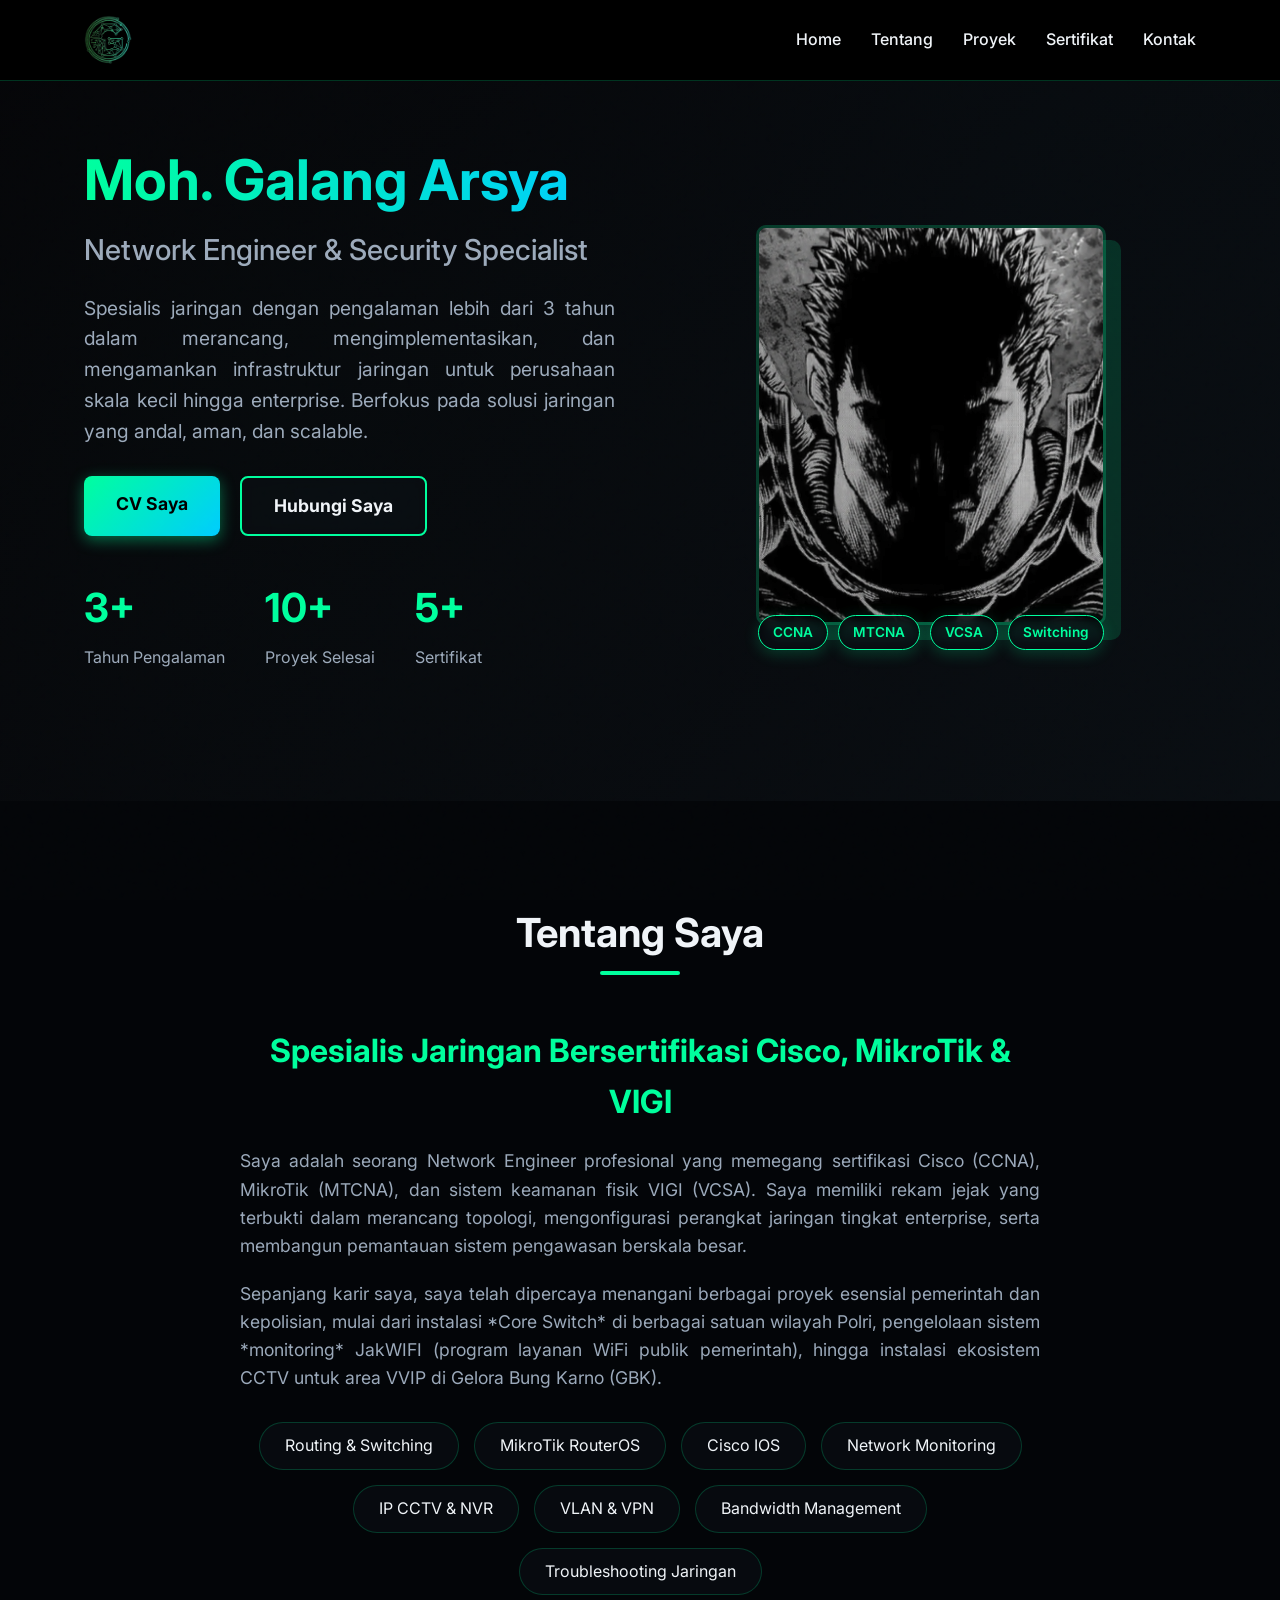
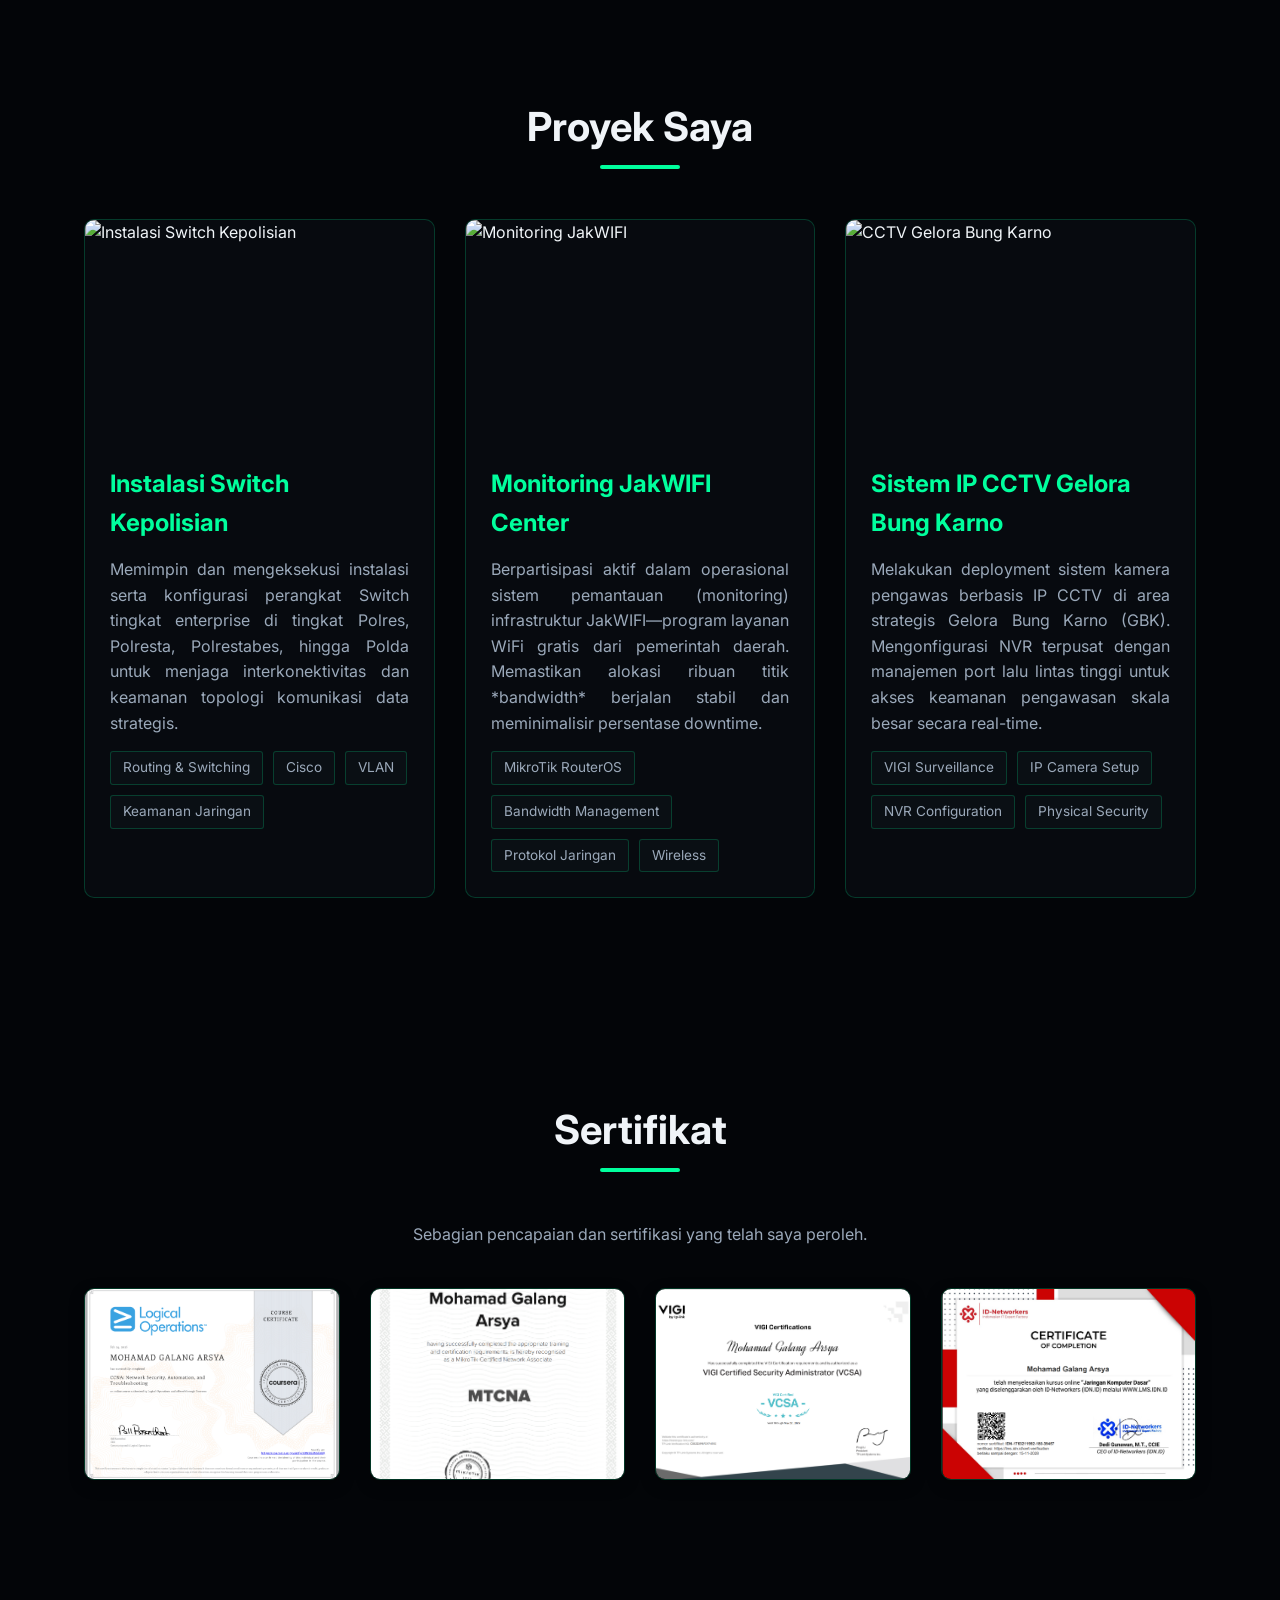
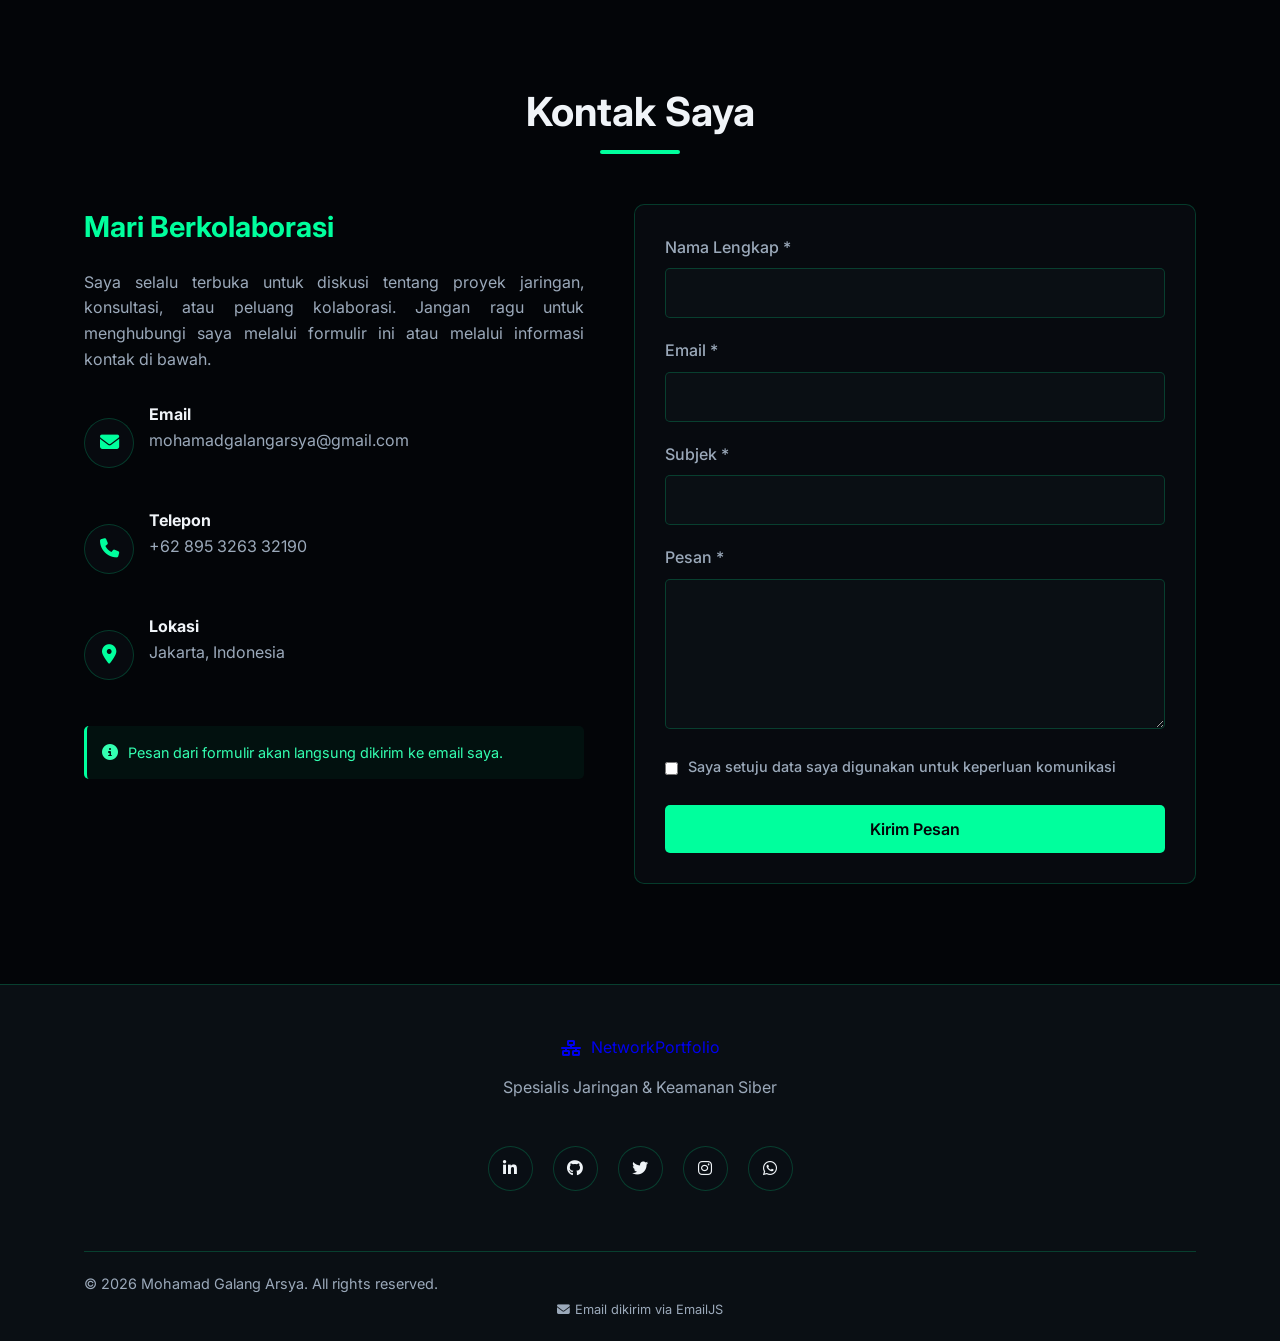
==== commit 1b4b2d61: "penambahan cv" ====
--- a/index.html
+++ b/index.html
@@ -54,7 +54,7 @@
                     mengamankan infrastruktur jaringan untuk perusahaan skala kecil hingga enterprise. Berfokus pada
                     solusi jaringan yang andal, aman, dan scalable.</p>
                 <div class="hero-buttons">
-                    <a href="#projects" class="cta-button">Lihat Proyek Saya</a>
+                    <a href="images/CV Mohamad Galang Arsya.pdf" target="_blank" class="cta-button">CV Saya</a>
                     <a href="#contact" class="cta-button secondary">Hubungi Saya</a>
                 </div>
                 <div class="hero-stats">
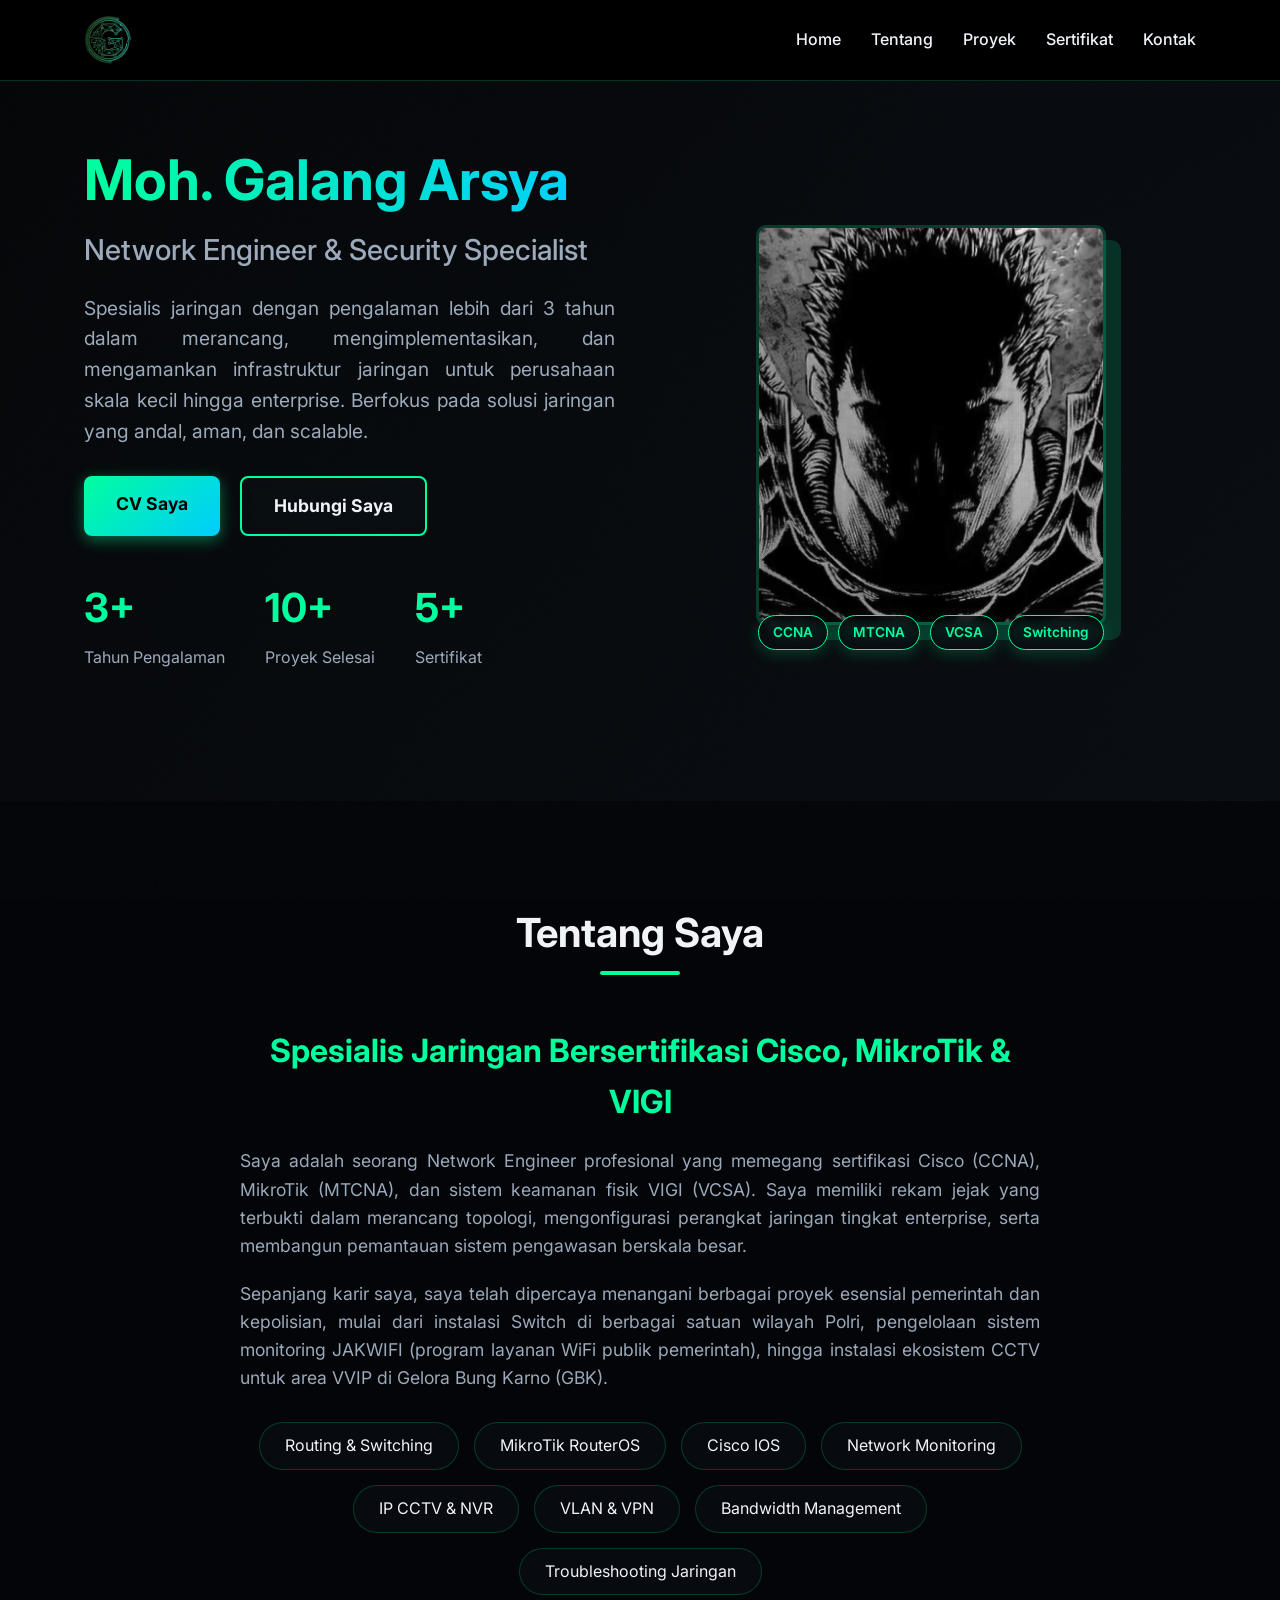
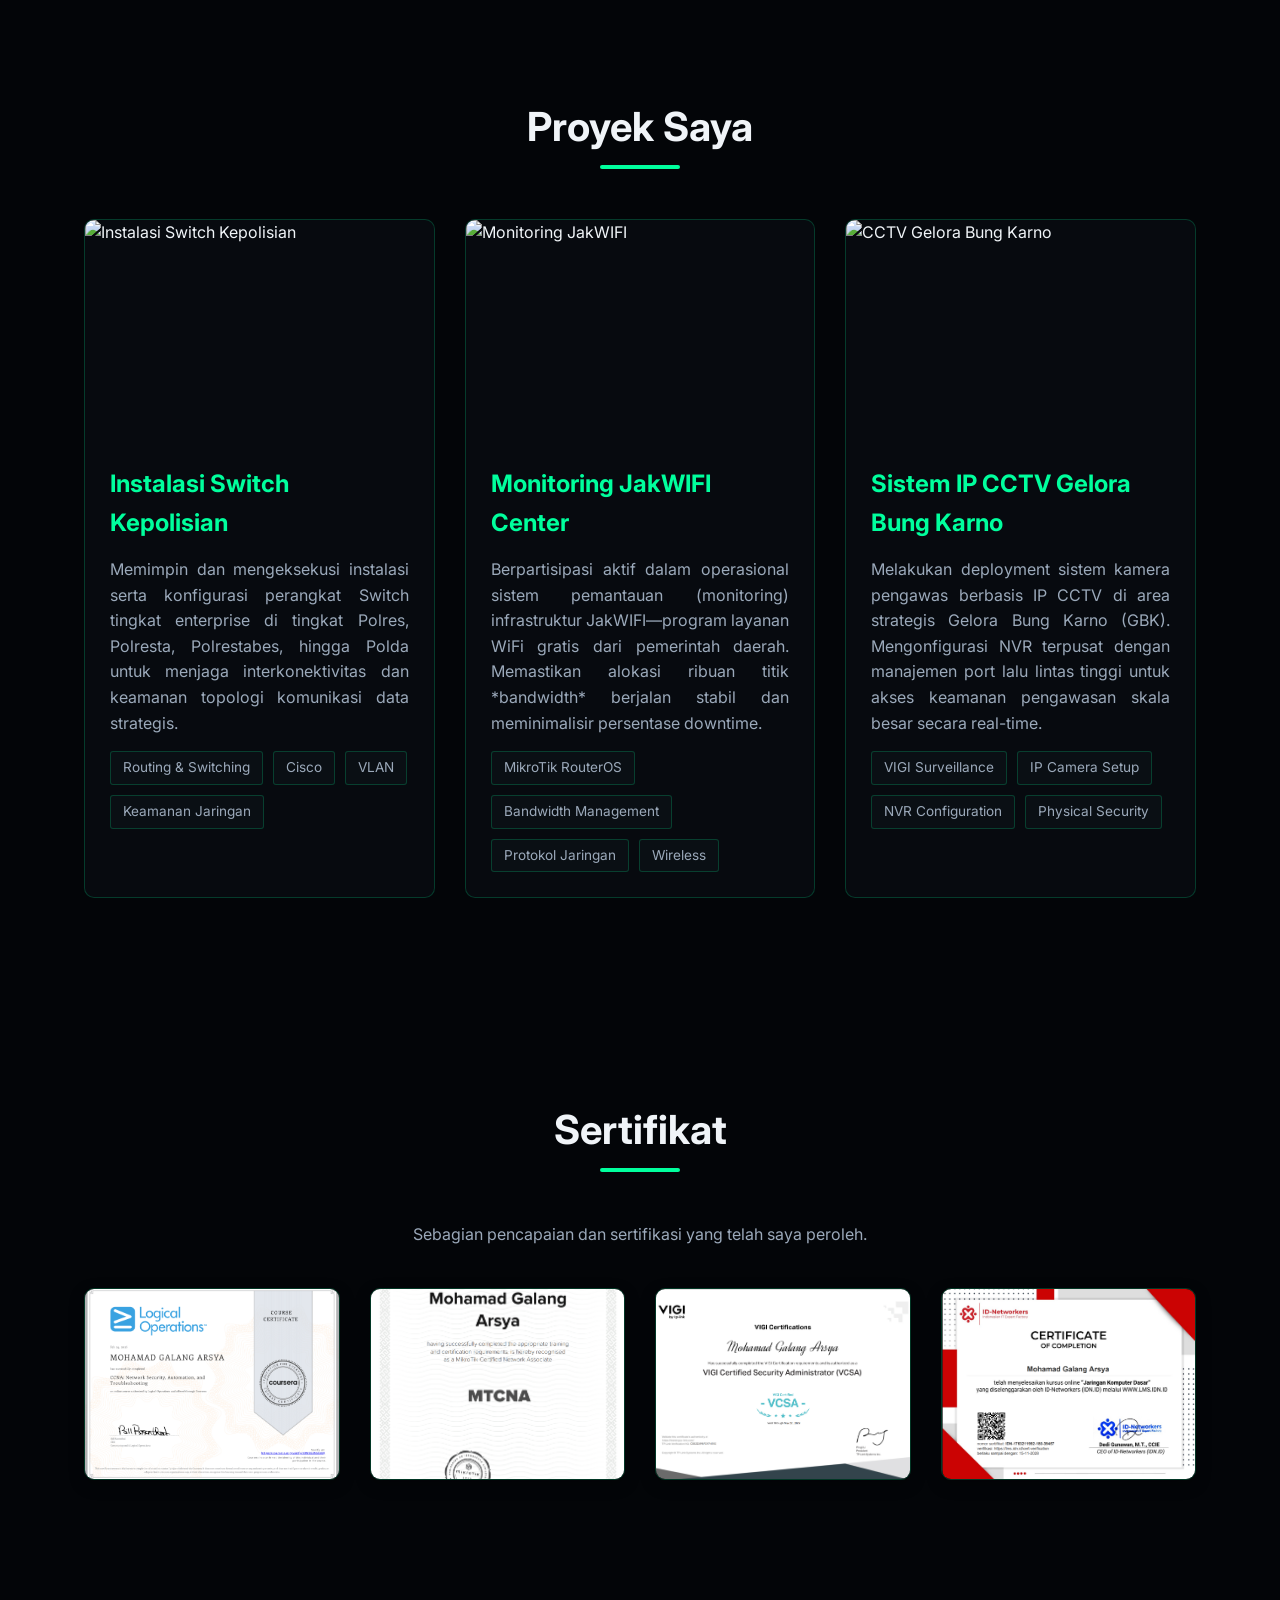
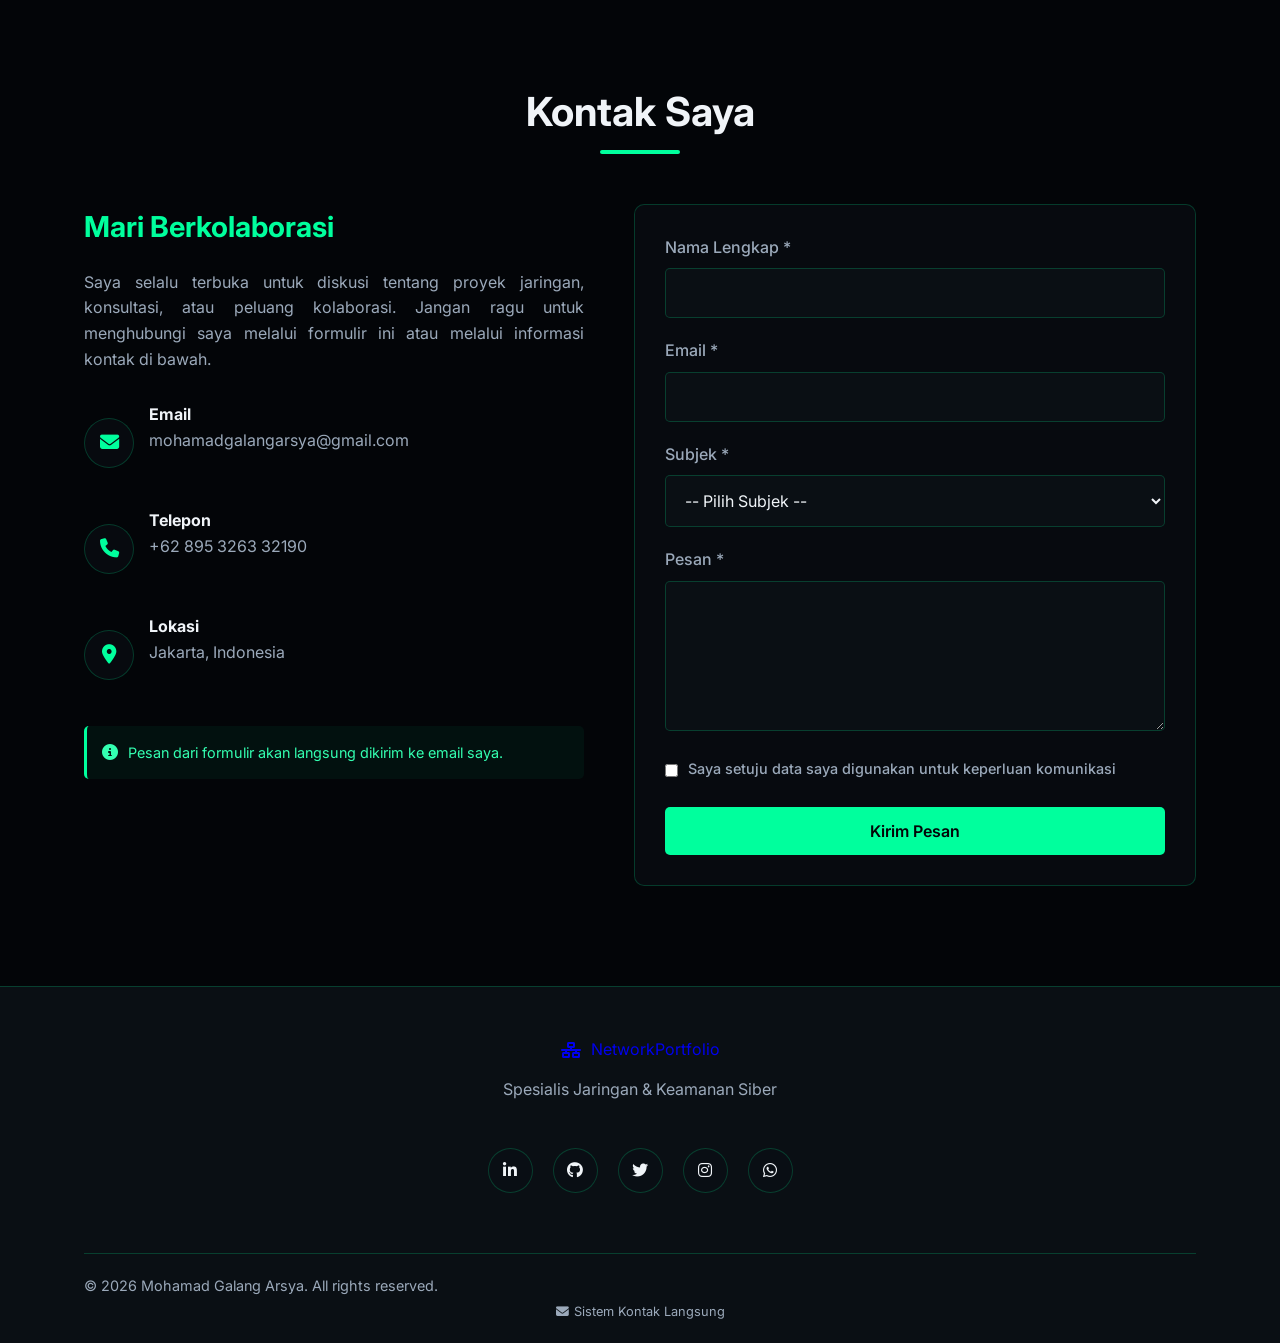
==== commit 1fe340e2: "perbaikan email dan projek" ====
--- a/index.html
+++ b/index.html
@@ -103,8 +103,8 @@
                         merancang topologi, mengonfigurasi perangkat jaringan tingkat enterprise, serta membangun
                         pemantauan sistem pengawasan berskala besar.</p>
                     <p>Sepanjang karir saya, saya telah dipercaya menangani berbagai proyek esensial pemerintah dan
-                        kepolisian, mulai dari instalasi *Core Switch* di berbagai satuan wilayah Polri, pengelolaan
-                        sistem *monitoring* JakWIFI (program layanan WiFi publik pemerintah), hingga instalasi ekosistem
+                        kepolisian, mulai dari instalasi Switch di berbagai satuan wilayah Polri, pengelolaan
+                        sistem monitoring JAKWIFI (program layanan WiFi publik pemerintah), hingga instalasi ekosistem
                         CCTV untuk area VVIP di Gelora Bung Karno (GBK).</p>
 
                     <div class="skills">
@@ -346,7 +346,12 @@
 
                         <div class="form-group">
                             <label for="subject">Subjek *</label>
-                            <input type="text" id="subject" name="subject" class="form-control" required>
+                            <select id="subject" name="subject" class="form-control" required>
+                                <option value="" disabled selected>-- Pilih Subjek --</option>
+                                <option value="Konsultasi">Konsultasi</option>
+                                <option value="Rekrutmen">Rekrutmen</option>
+                                <option value="Pesan">Pesan</option>
+                            </select>
                         </div>
 
                         <div class="form-group">
@@ -409,7 +414,7 @@
             <div class="copyright">
                 <p>&copy; 2026 Mohamad Galang Arsya. All rights reserved.</p>
                 <p class="email-credit">
-                    <i class="fas fa-envelope"></i> Email dikirim via EmailJS
+                    <i class="fas fa-envelope"></i> Sistem Kontak Langsung
                 </p>
             </div>
         </div>
@@ -421,8 +426,7 @@
     <script src="https://cdnjs.cloudflare.com/ajax/libs/gsap/3.12.2/ScrollTrigger.min.js"></script>
     <script src="https://cdnjs.cloudflare.com/ajax/libs/vanilla-tilt/1.8.0/vanilla-tilt.min.js"></script>
 
-    <!-- Tambahkan script EmailJS -->
-    <script type="text/javascript" src="https://cdn.jsdelivr.net/npm/@emailjs/browser@3/dist/email.min.js"></script>
+    <!-- FormSubmit Handles Direct Emails -->
     <script src="script.js"></script>
 </body>
 
--- a/style.css
+++ b/style.css
@@ -991,10 +991,19 @@
     .projects-grid {
         display: flex;
         flex-wrap: nowrap;
+        /* Tetap gunakan overflow-x: auto agar bisa discroll */
         overflow-x: auto;
         scroll-snap-type: x mandatory;
         gap: 20px;
-        padding-bottom: 25px; /* Memberikan ruang ekstra untuk jarak bawah animasi */
+        
+        /* Trik Full-Bleed Layout agar kartu tidak terlihat terpotong kaku oleh batas container */
+        width: 100vw;
+        margin-left: -50vw;
+        left: 50%;
+        position: relative;
+        /* Kembalikan padding sesuai jarak container (5vw margin + 20px padding) */
+        padding: 0 calc(5vw + 20px) 25px calc(5vw + 20px); 
+        
         -webkit-overflow-scrolling: touch;
         scrollbar-width: none; /* Menyembunyikan scrollbar di Firefox */
     }
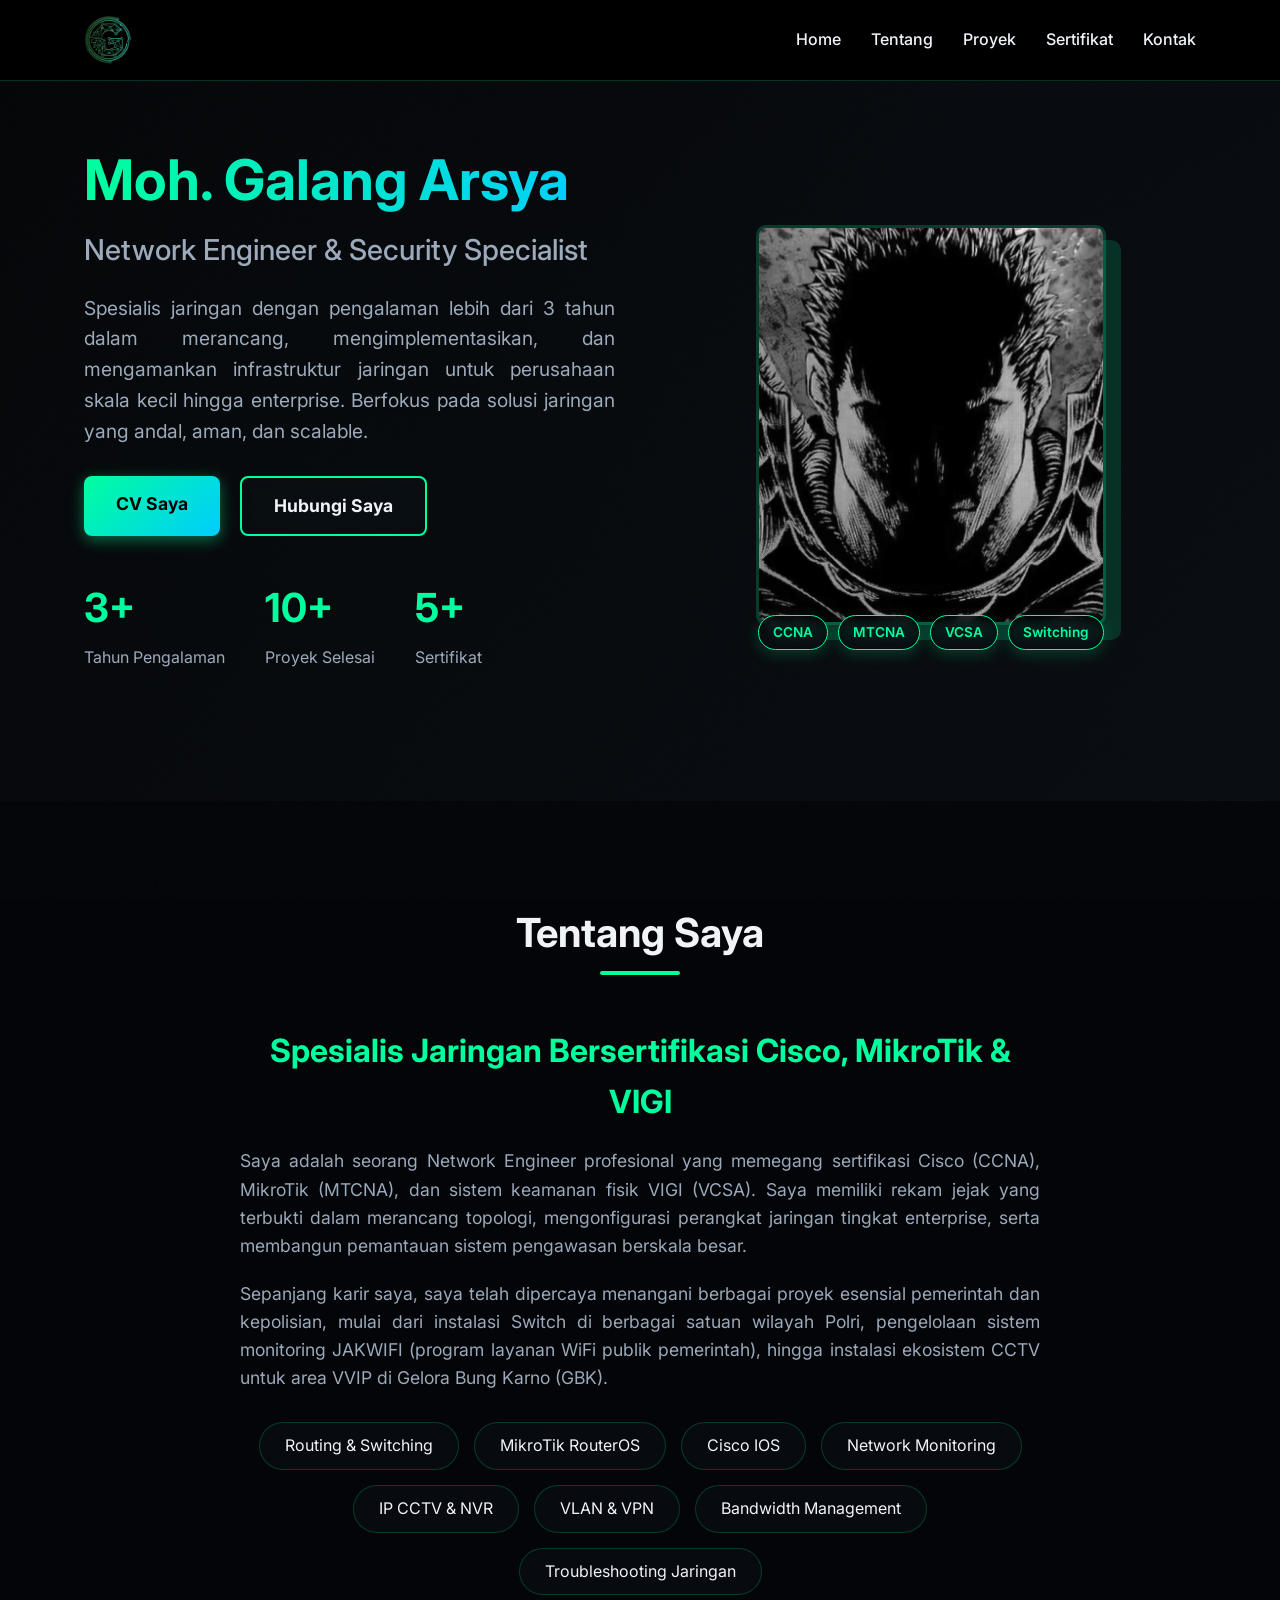
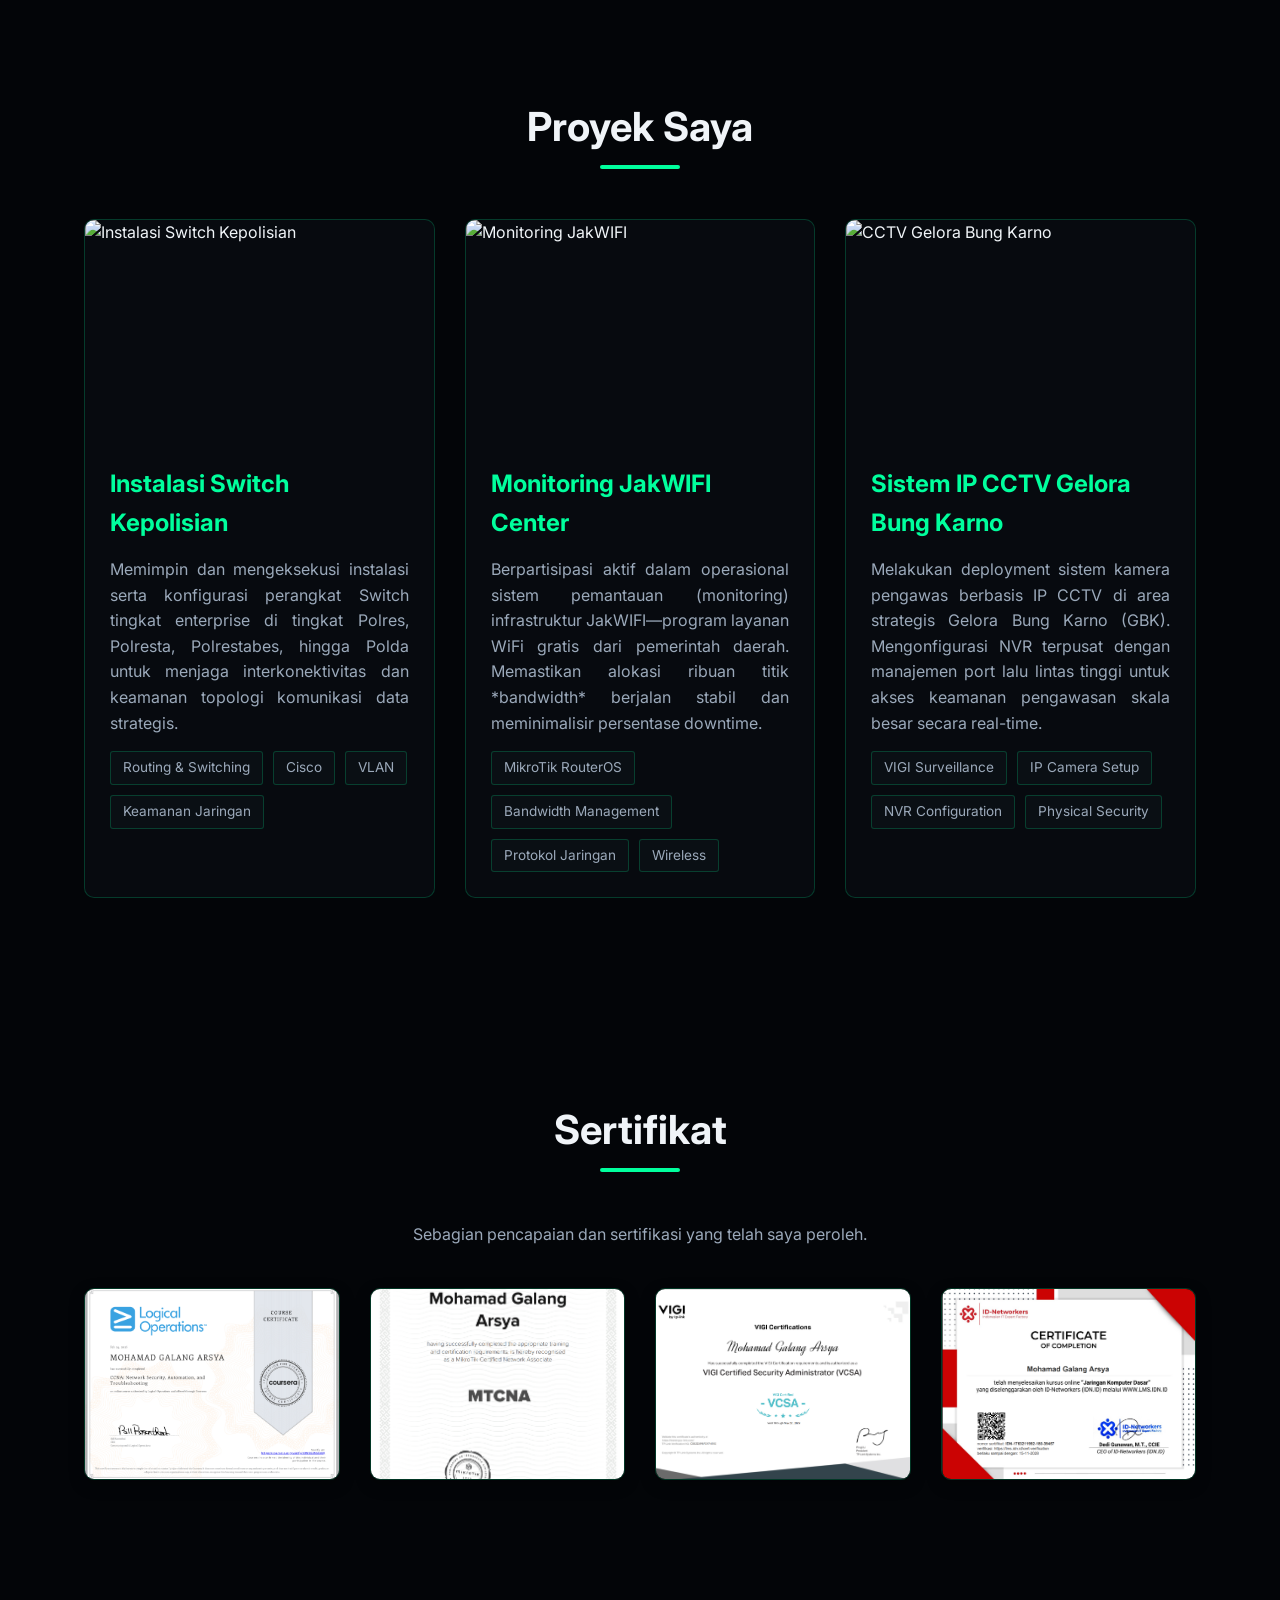
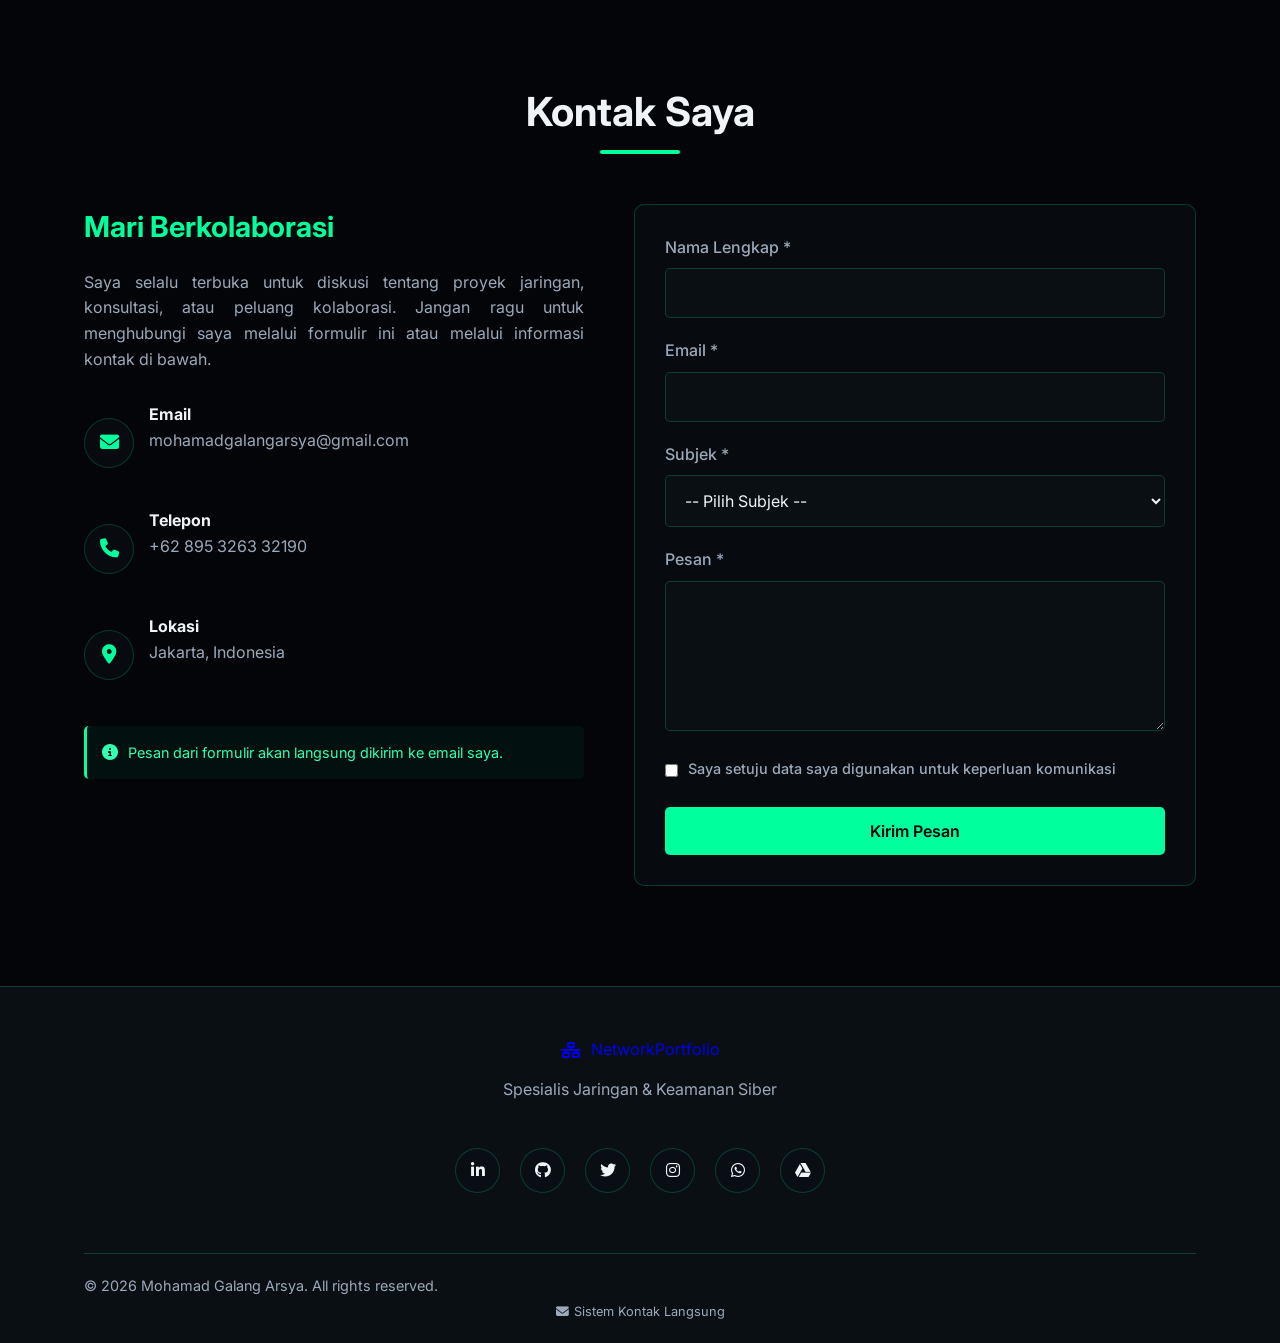
==== commit f5c341f9: "penambahan icon" ====
--- a/index.html
+++ b/index.html
@@ -386,7 +386,7 @@
     <footer>
         <div class="container">
             <div class="footer-content">
-                <a href="#" class="logo">
+                <a href="https://lucid.app/lucidchart/ab75c12c-cec9-4534-be14-2e2960995ed0/edit?viewport_loc=-4260%2C-2773%2C9706%2C5802%2C0_0&invitationId=inv_8a9c6742-2b7c-4f74-8bd5-3781a8f3b458" class="logo">
                     <i class="fas fa-network-wired"></i> NetworkPortfolio
                 </a>
                 <p>Spesialis Jaringan & Keamanan Siber</p>
@@ -407,6 +407,9 @@
                     <a href="https://api.whatsapp.com/send/?phone=62895326332190&text=Halo+Galang+Ganteng&type=phone_number&app_absent=0"
                         class="social-link">
                         <i class="fa-brands fa-whatsapp"></i>
+                    </a>
+                    <a href="https://drive.google.com/drive/u/0/folders/1p3FFa7fCw-anYZ08aXx6D5Je4zB5yzXz" target="_blank" class="social-link">
+                        <i class="fab fa-google-drive"></i>
                     </a>
                 </div>
             </div>
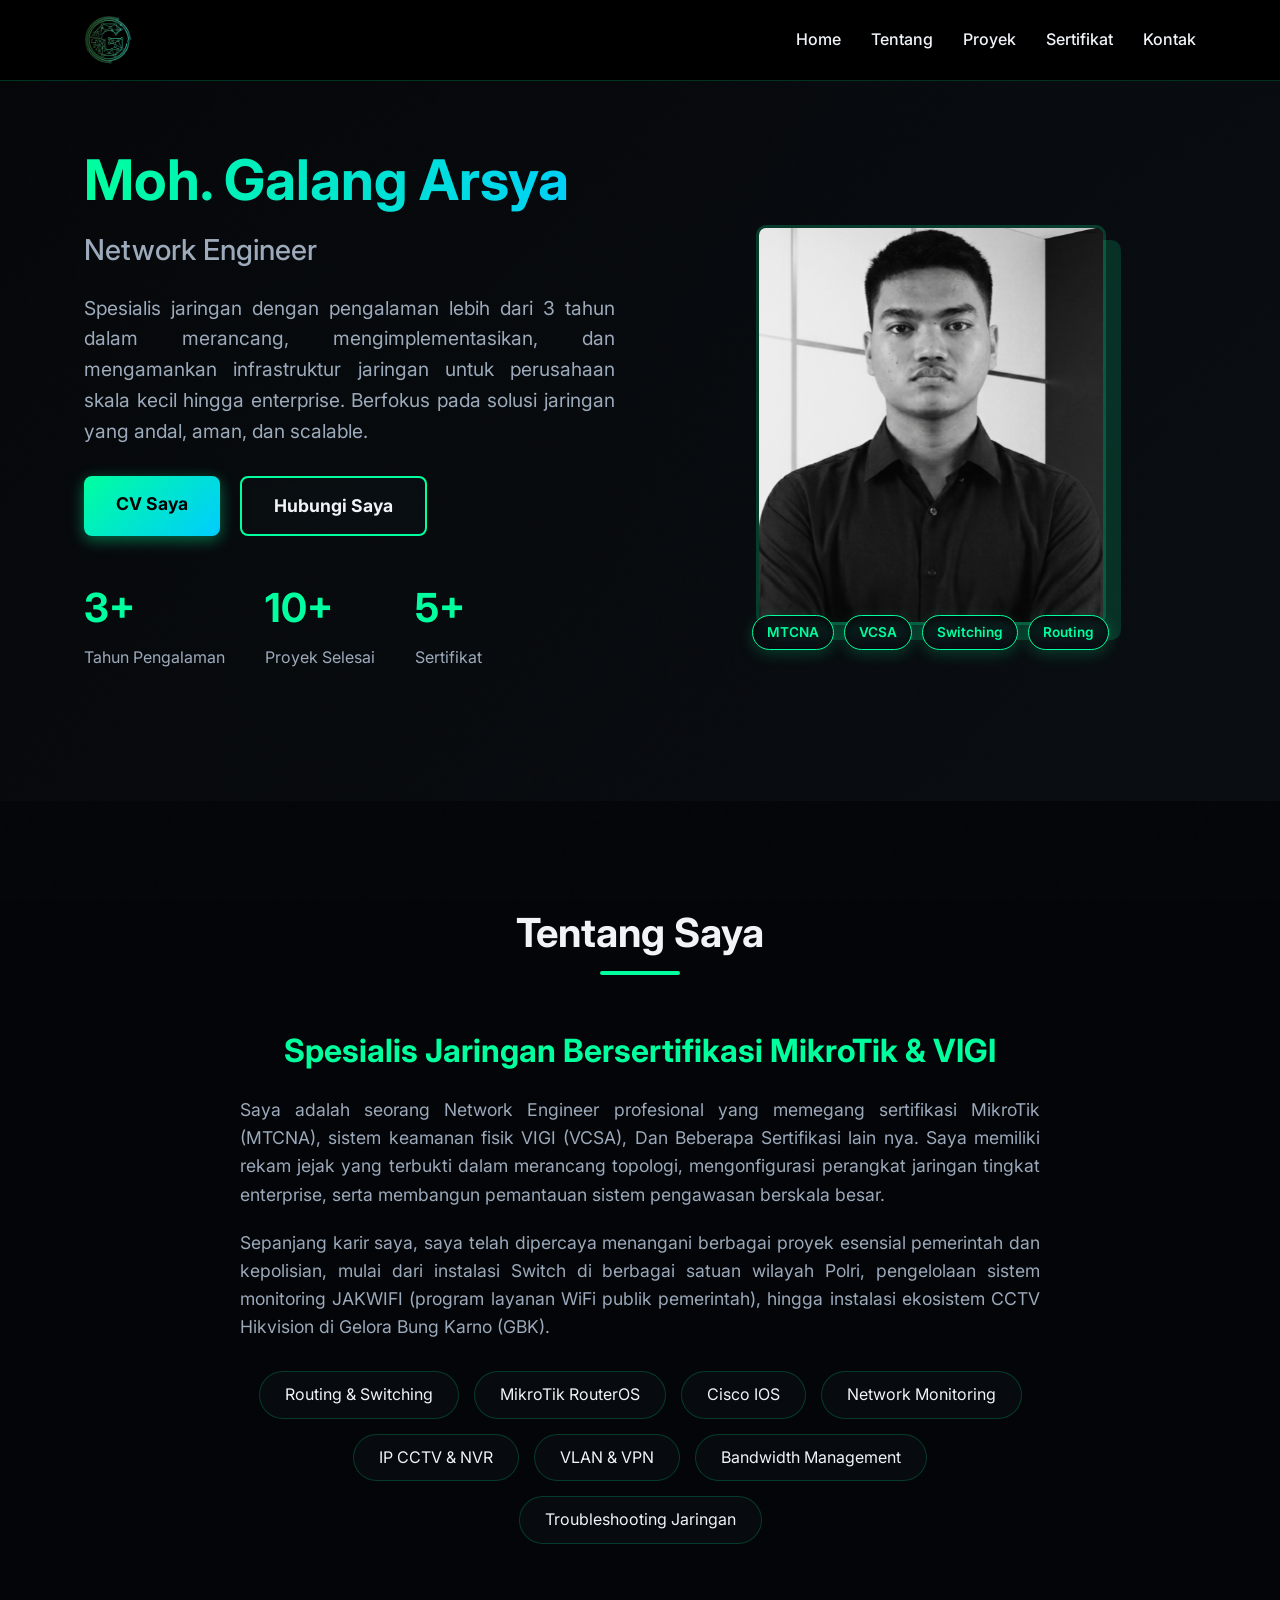
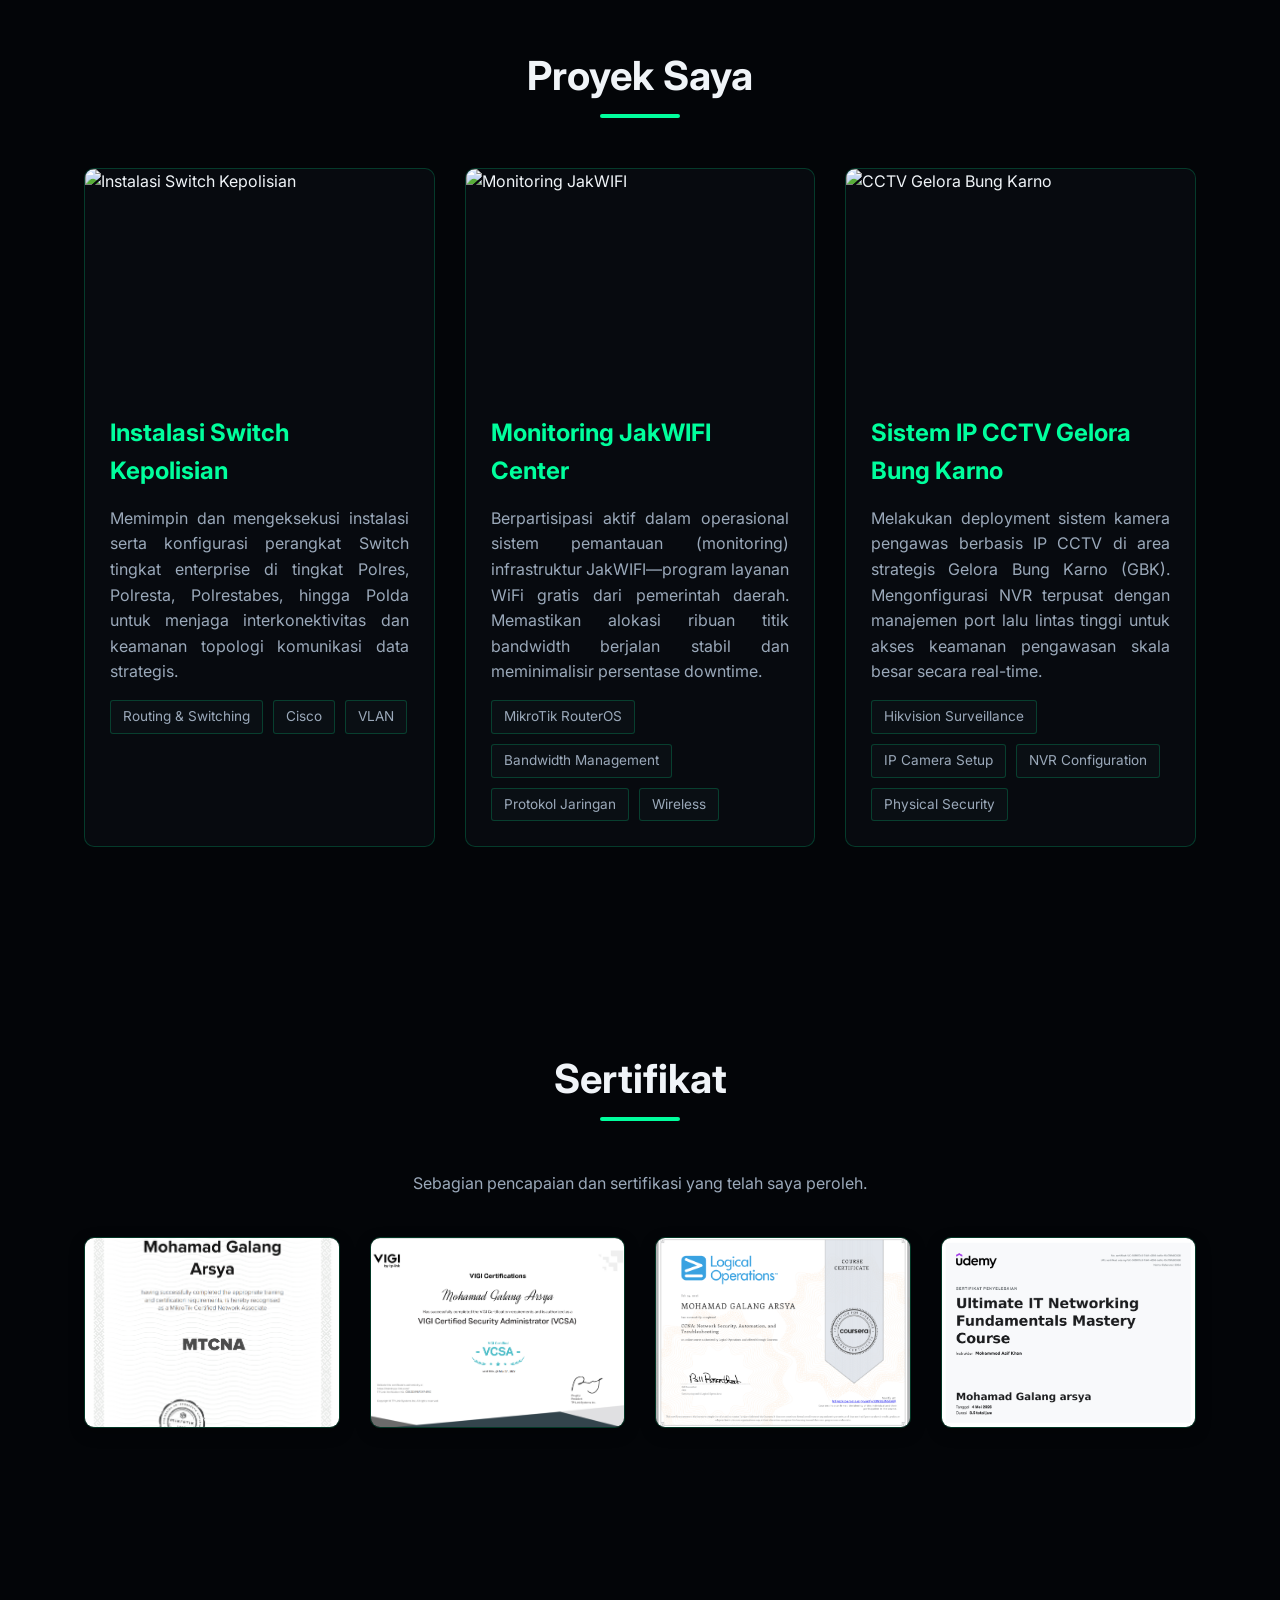
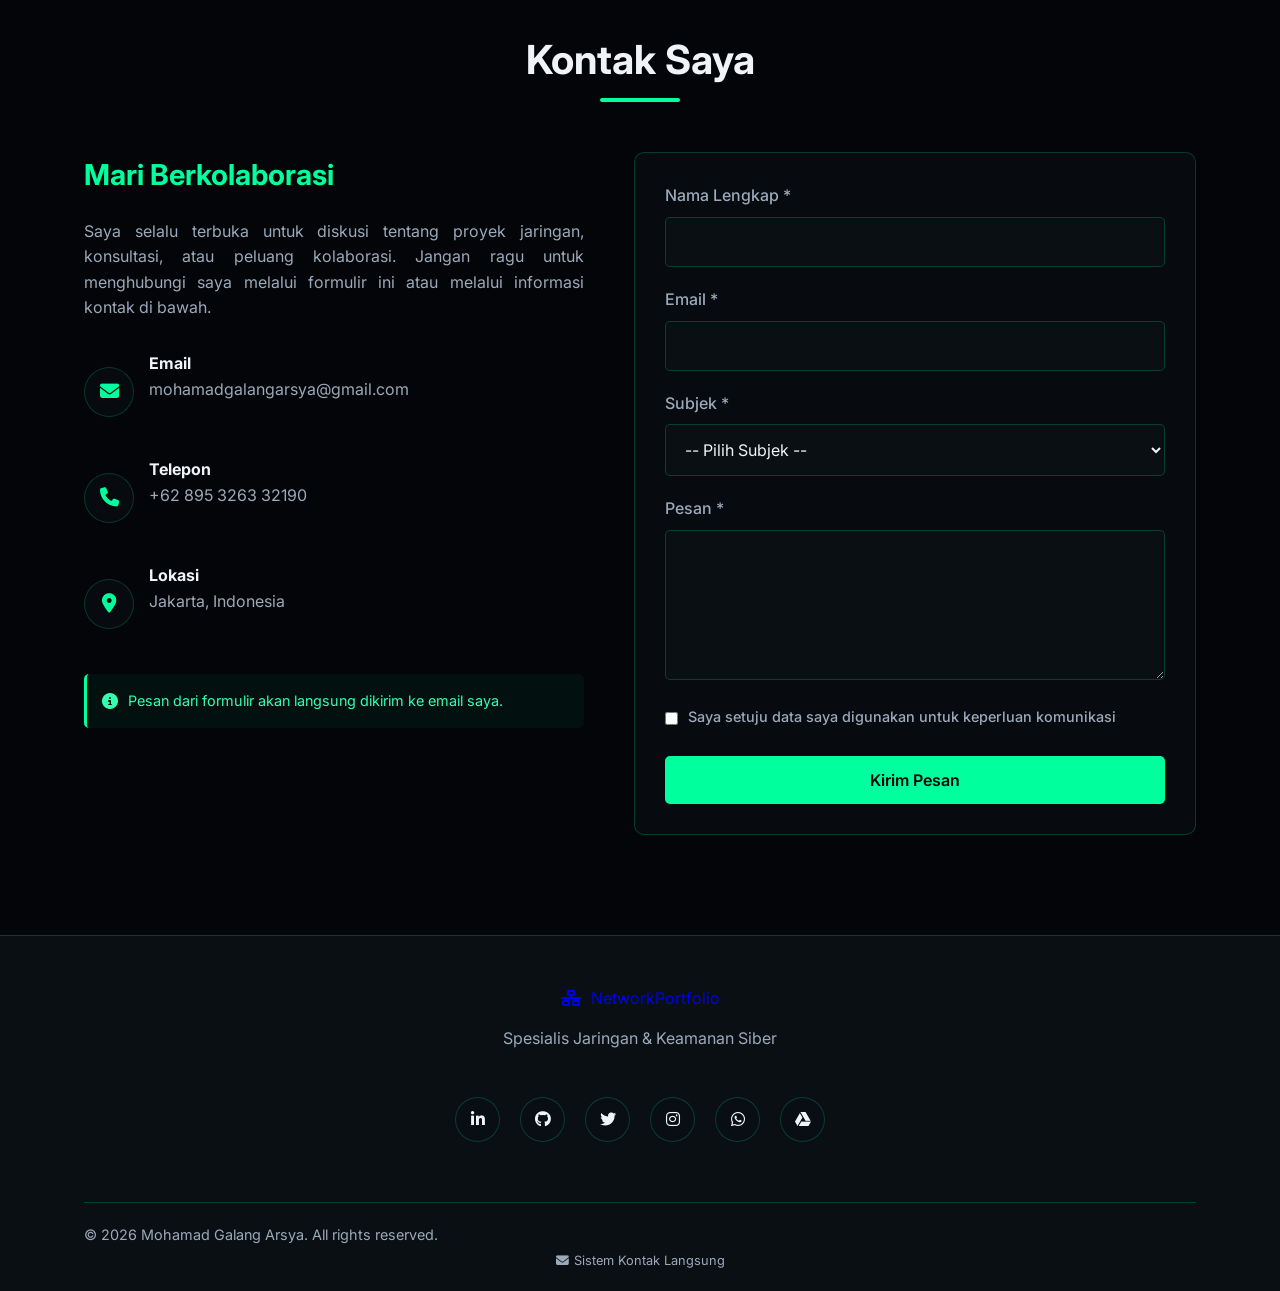
==== commit 59bbb1a6: "penambahan foto" ====
--- a/index.html
+++ b/index.html
@@ -49,7 +49,7 @@
         <div class="container hero-container">
             <div class="hero-content">
                 <h1>Moh. Galang Arsya</h1>
-                <h2>Network Engineer & Security Specialist</h2>
+                <h2>Network Engineer</h2>
                 <p>Spesialis jaringan dengan pengalaman lebih dari 3 tahun dalam merancang, mengimplementasikan, dan
                     mengamankan infrastruktur jaringan untuk perusahaan skala kecil hingga enterprise. Berfokus pada
                     solusi jaringan yang andal, aman, dan scalable.</p>
@@ -75,13 +75,13 @@
 
             <div class="hero-image">
                 <div class="image-container">
-                    <img src="images/profile.jpg" alt="Foto Mohamd Galang Arsya" id="profileImage">
+                    <img src="images/foto.png" alt="Foto Mohamd Galang Arsya" id="profileImage">
                     <div class="image-frame"></div>
                     <div class="tech-tags">
-                        <span class="tech-tag">CCNA</span>
                         <span class="tech-tag">MTCNA</span>
                         <span class="tech-tag">VCSA</span>
                         <span class="tech-tag">Switching</span>
+                        <span class="tech-tag">Routing</span>
                     </div>
                 </div>
             </div>
@@ -97,15 +97,15 @@
 
             <div class="about-content">
                 <div class="about-text">
-                    <h3>Spesialis Jaringan Bersertifikasi Cisco, MikroTik & VIGI</h3>
-                    <p>Saya adalah seorang Network Engineer profesional yang memegang sertifikasi Cisco (CCNA), MikroTik
-                        (MTCNA), dan sistem keamanan fisik VIGI (VCSA). Saya memiliki rekam jejak yang terbukti dalam
+                    <h3>Spesialis Jaringan Bersertifikasi MikroTik & VIGI</h3>
+                    <p>Saya adalah seorang Network Engineer profesional yang memegang sertifikasi MikroTik
+                        (MTCNA), sistem keamanan fisik VIGI (VCSA), Dan Beberapa Sertifikasi lain nya. Saya memiliki rekam jejak yang terbukti dalam
                         merancang topologi, mengonfigurasi perangkat jaringan tingkat enterprise, serta membangun
                         pemantauan sistem pengawasan berskala besar.</p>
                     <p>Sepanjang karir saya, saya telah dipercaya menangani berbagai proyek esensial pemerintah dan
                         kepolisian, mulai dari instalasi Switch di berbagai satuan wilayah Polri, pengelolaan
                         sistem monitoring JAKWIFI (program layanan WiFi publik pemerintah), hingga instalasi ekosistem
-                        CCTV untuk area VVIP di Gelora Bung Karno (GBK).</p>
+                        CCTV Hikvision di Gelora Bung Karno (GBK).</p>
 
                     <div class="skills">
                         <span class="skill-tag">Routing & Switching</span>
@@ -145,7 +145,6 @@
                             <span class="project-tag">Routing & Switching</span>
                             <span class="project-tag">Cisco</span>
                             <span class="project-tag">VLAN</span>
-                            <span class="project-tag">Keamanan Jaringan</span>
                         </div>
                     </div>
                 </div>
@@ -160,7 +159,7 @@
                         <h3>Monitoring JakWIFI Center</h3>
                         <p>Berpartisipasi aktif dalam operasional sistem pemantauan (monitoring) infrastruktur
                             JakWIFI—program layanan WiFi gratis dari pemerintah daerah. Memastikan alokasi ribuan titik
-                            *bandwidth* berjalan stabil dan meminimalisir persentase downtime.</p>
+                            bandwidth berjalan stabil dan meminimalisir persentase downtime.</p>
                         <div class="project-tags">
                             <span class="project-tag">MikroTik RouterOS</span>
                             <span class="project-tag">Bandwidth Management</span>
@@ -182,7 +181,7 @@
                             Karno (GBK). Mengonfigurasi NVR terpusat dengan manajemen port lalu lintas tinggi untuk
                             akses keamanan pengawasan skala besar secara real-time.</p>
                         <div class="project-tags">
-                            <span class="project-tag">VIGI Surveillance</span>
+                            <span class="project-tag">Hikvision Surveillance</span>
                             <span class="project-tag">IP Camera Setup</span>
                             <span class="project-tag">NVR Configuration</span>
                             <span class="project-tag">Physical Security</span>
@@ -205,6 +204,32 @@
 
             <div class="cert-grid">
                 <!-- Certificate 1 -->
+                <div class="cert-card cert-modal-trigger" data-title="MTCNA Certificate"
+                    data-desc="MikroTik Certified Network Associate (MTCNA). Sertifikasi yang memvalidasi kemampuan dasar dalam mengonfigurasi, mengelola, dan melakukan troubleshooting pada jaringan menggunakan router MikroTik RouterOS."
+                    data-pdf="images/MTCNA.pdf" data-img="images/mtcna-sertifikat.png">
+                    <img src="images/mtcna-sertifikat.png" alt="MTCNA Certificate">
+                    <div class="cert-overlay">
+                        <div class="cert-overlay-content">
+                            <i class="fas fa-search-plus"></i>
+                            <p>Klik Untuk Melihat Detail Selengkapnya</p>
+                        </div>
+                    </div>
+                </div>
+
+                <!-- Certificate 2 -->
+                <div class="cert-card cert-modal-trigger" data-title="VIGI Certified Security Associate (VCSA)"
+                    data-desc="Sertifikasi VIGI Certified Security Associate (VCSA) dari TP-Link. Menandakan tingkat keahlian dalam perancangan, implementasi, dan troubleshooting sistem kamera pengawas (CCTV) menggunakan ekosistem VIGI."
+                    data-pdf="images/VCSA.pdf" data-img="images/vcsa-sertifikat.png">
+                    <img src="images/vcsa-sertifikat.png" alt="VIGI VCSA Certificate">
+                    <div class="cert-overlay">
+                        <div class="cert-overlay-content">
+                            <i class="fas fa-search-plus"></i>
+                            <p>Klik Untuk Melihat Detail Selengkapnya</p>
+                        </div>
+                    </div>
+                </div>
+
+                <!-- Certificate 3 -->
                 <div class="cert-card cert-modal-trigger" data-title="CCNA By Coursera"
                     data-desc="Sertifikasi dasar jaringan komputer (Cisco Certified Network Associate) yang dipelajari melalui program Coursera. Sertifikasi ini memvalidasi dasar-dasar jaringan, akses jaringan, konektivitas IP, layanan IP, dasar-dasar keamanan, serta otomatisasi dan programabilitas."
                     data-pdf="images/CCNA_By_Coursera.pdf" data-img="images/ccna-sertifikat.png">
@@ -217,37 +242,11 @@
                     </div>
                 </div>
 
-                <!-- Certificate 2 -->
-                <div class="cert-card cert-modal-trigger" data-title="MTCNA Certificate"
-                    data-desc="MikroTik Certified Network Associate (MTCNA). Sertifikasi yang memvalidasi kemampuan dasar dalam mengonfigurasi, mengelola, dan melakukan troubleshooting pada jaringan menggunakan router MikroTik RouterOS."
-                    data-pdf="images/MTCNA.pdf" data-img="images/mtcna-sertifikat.png">
-                    <img src="images/mtcna-sertifikat.png" alt="MTCNA Certificate">
-                    <div class="cert-overlay">
-                        <div class="cert-overlay-content">
-                            <i class="fas fa-search-plus"></i>
-                            <p>Klik Untuk Melihat Detail Selengkapnya</p>
-                        </div>
-                    </div>
-                </div>
-
-                <!-- Certificate 3 -->
-                <div class="cert-card cert-modal-trigger" data-title="VIGI Certified Security Associate (VCSA)"
-                    data-desc="Sertifikasi VIGI Certified Security Associate (VCSA) dari TP-Link. Menandakan tingkat keahlian dalam perancangan, implementasi, dan troubleshooting sistem kamera pengawas (CCTV) menggunakan ekosistem VIGI."
-                    data-pdf="images/VCSA.pdf" data-img="images/vcsa-sertifikat.png">
-                    <img src="images/vcsa-sertifikat.png" alt="VIGI VCSA Certificate">
-                    <div class="cert-overlay">
-                        <div class="cert-overlay-content">
-                            <i class="fas fa-search-plus"></i>
-                            <p>Klik Untuk Melihat Detail Selengkapnya</p>
-                        </div>
-                    </div>
-                </div>
-
                 <!-- Certificate 4 -->
-                <div class="cert-card cert-modal-trigger" data-title="Jaringan Dasar (Fundamental)"
-                    data-desc="Sertifikasi mengenai Jaringan Dasar. Menunjukkan pemahaman kuat mengenai dasar-dasar perangkat keras jaringan, protokol komunikasi data, model referensi OSI, dan pengalamatan IPv4/IPv6 secara fundamental."
-                    data-pdf="images/Jaringan_Dasar.pdf" data-img="images/jaringan-sertifikat.png">
-                    <img src="images/jaringan-sertifikat.png" alt="Sertifikat Jaringan Dasar">
+                <div class="cert-card cert-modal-trigger" data-title="IT Networking Fundamentals"
+                    data-desc="Sertifikasi dari Udemy mengenai IT Networking Fundamentals. Menunjukkan pemahaman kuat mengenai dasar-dasar jaringan komputer."
+                    data-pdf="images/Udemy-IT-Networking.pdf" data-img="images/IT-Networking-sertifikat.png">
+                    <img src="images/IT-Networking-sertifikat.png" alt="Sertifikat Udemy IT Networking">
                     <div class="cert-overlay">
                         <div class="cert-overlay-content">
                             <i class="fas fa-search-plus"></i>
@@ -401,7 +400,7 @@
                     <a href="https://x.com/RenKurogane1" class="social-link">
                         <i class="fab fa-twitter"></i>
                     </a>
-                    <a href="https://www.instagram.com/galisyah_05/" class="social-link">
+                    <a href="https://www.instagram.com/m_galang.arsya/" class="social-link">
                         <i class="fab fa-instagram"></i>
                     </a>
                     <a href="https://api.whatsapp.com/send/?phone=62895326332190&text=Halo+Galang+Ganteng&type=phone_number&app_absent=0"
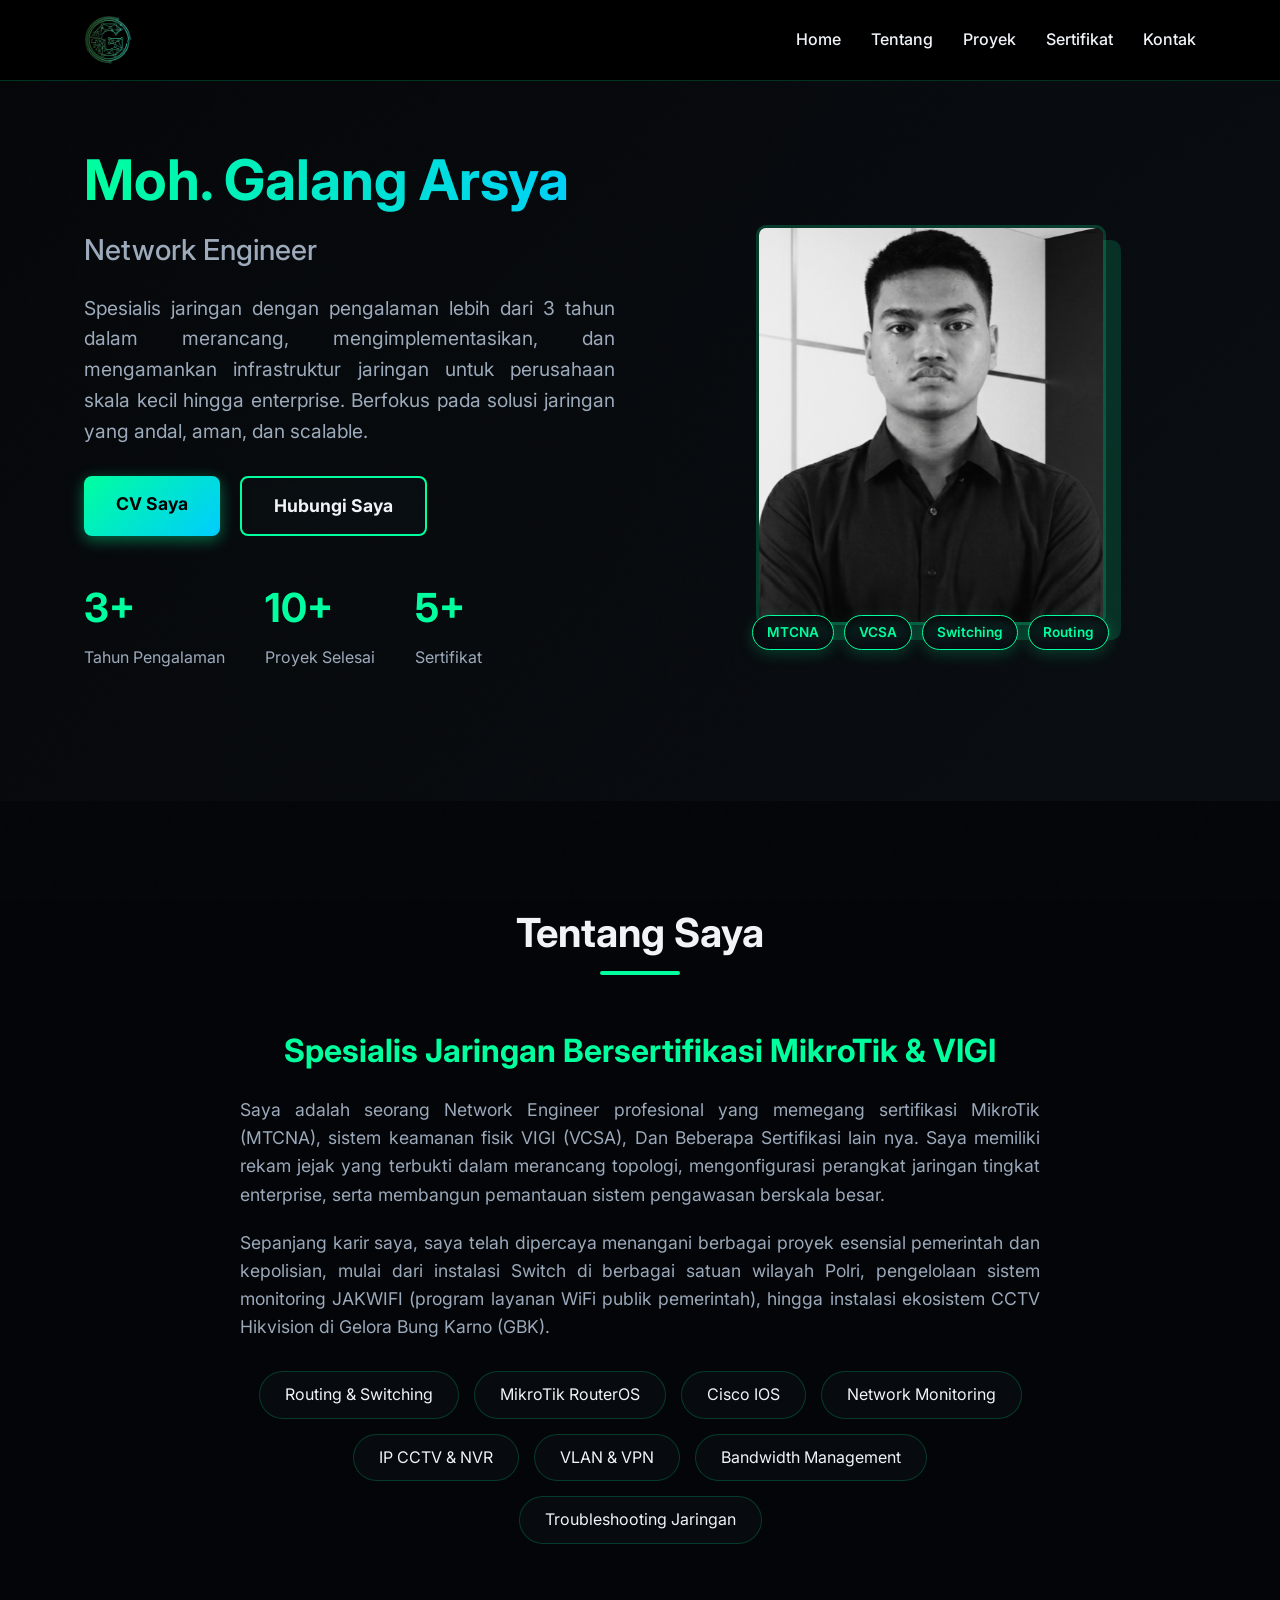
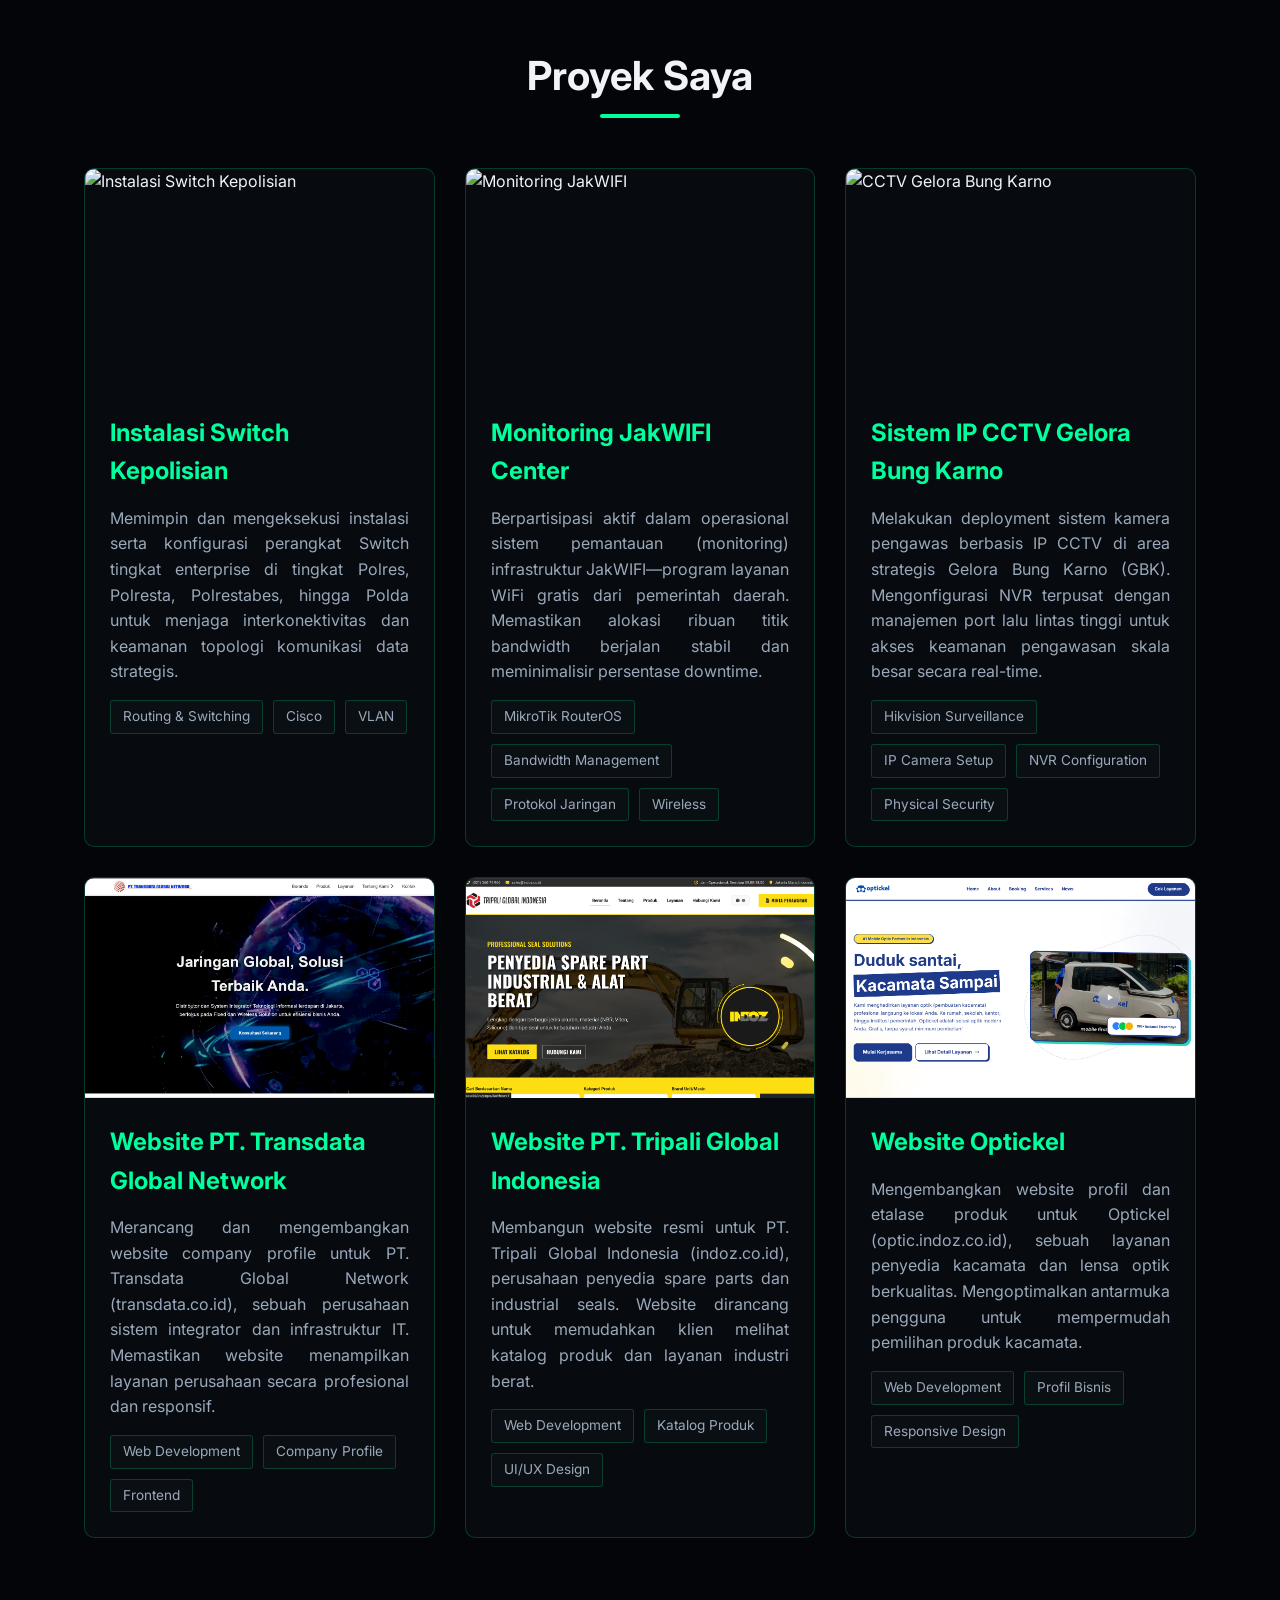
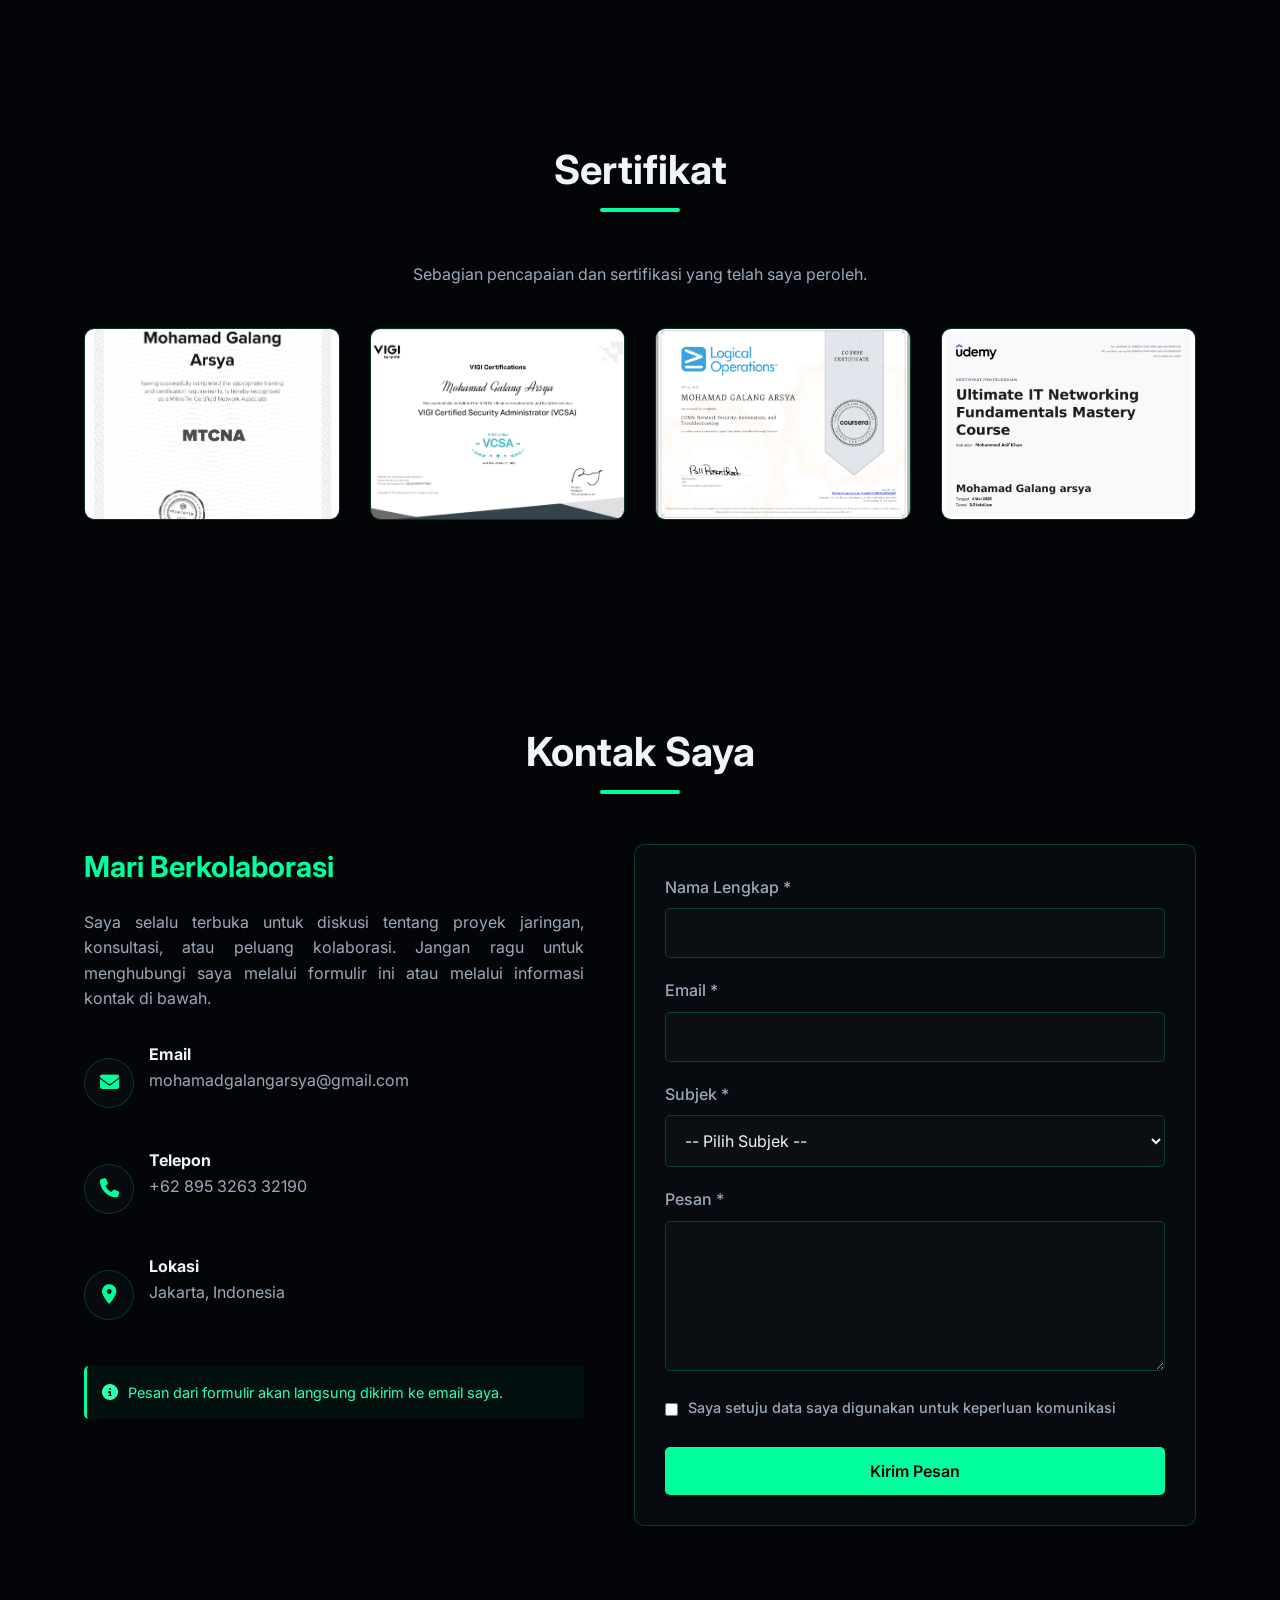
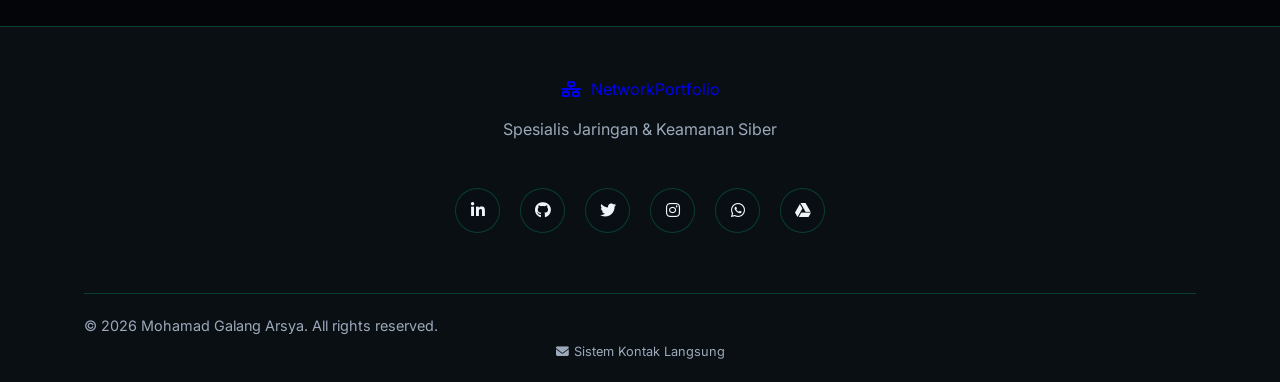
==== commit afb9e019: "penambahan projek" ====
--- a/index.html
+++ b/index.html
@@ -188,6 +188,57 @@
                         </div>
                     </div>
                 </div>
+
+                <!-- Project 4 -->
+                <div class="project-card">
+                    <div class="project-img">
+                        <img src="images/transdata.png"
+                            alt="Website PT. Transdata Global Network">
+                    </div>
+                    <div class="project-info">
+                        <h3>Website PT. Transdata Global Network</h3>
+                        <p>Merancang dan mengembangkan website company profile untuk PT. Transdata Global Network (transdata.co.id), sebuah perusahaan sistem integrator dan infrastruktur IT. Memastikan website menampilkan layanan perusahaan secara profesional dan responsif.</p>
+                        <div class="project-tags">
+                            <span class="project-tag">Web Development</span>
+                            <span class="project-tag">Company Profile</span>
+                            <span class="project-tag">Frontend</span>
+                        </div>
+                    </div>
+                </div>
+
+                <!-- Project 5 -->
+                <div class="project-card">
+                    <div class="project-img">
+                        <img src="images/indoz.png"
+                            alt="Website PT. Tripali Global Indonesia">
+                    </div>
+                    <div class="project-info">
+                        <h3>Website PT. Tripali Global Indonesia</h3>
+                        <p>Membangun website resmi untuk PT. Tripali Global Indonesia (indoz.co.id), perusahaan penyedia spare parts dan industrial seals. Website dirancang untuk memudahkan klien melihat katalog produk dan layanan industri berat.</p>
+                        <div class="project-tags">
+                            <span class="project-tag">Web Development</span>
+                            <span class="project-tag">Katalog Produk</span>
+                            <span class="project-tag">UI/UX Design</span>
+                        </div>
+                    </div>
+                </div>
+
+                <!-- Project 6 -->
+                <div class="project-card">
+                    <div class="project-img">
+                        <img src="images/optic.png"
+                            alt="Website Optickel">
+                    </div>
+                    <div class="project-info">
+                        <h3>Website Optickel</h3>
+                        <p>Mengembangkan website profil dan etalase produk untuk Optickel (optic.indoz.co.id), sebuah layanan penyedia kacamata dan lensa optik berkualitas. Mengoptimalkan antarmuka pengguna untuk mempermudah pemilihan produk kacamata.</p>
+                        <div class="project-tags">
+                            <span class="project-tag">Web Development</span>
+                            <span class="project-tag">Profil Bisnis</span>
+                            <span class="project-tag">Responsive Design</span>
+                        </div>
+                    </div>
+                </div>
             </div>
         </div>
     </section>
@@ -407,7 +458,7 @@
                         class="social-link">
                         <i class="fa-brands fa-whatsapp"></i>
                     </a>
-                    <a href="https://drive.google.com/drive/u/0/folders/1p3FFa7fCw-anYZ08aXx6D5Je4zB5yzXz" target="_blank" class="social-link">
+                    <a href="https://drive.google.com/drive/u/0/folders/1xSBQHIZFWgDzkozZyFzKMXOVM4qayasz" target="_blank" class="social-link">
                         <i class="fab fa-google-drive"></i>
                     </a>
                 </div>
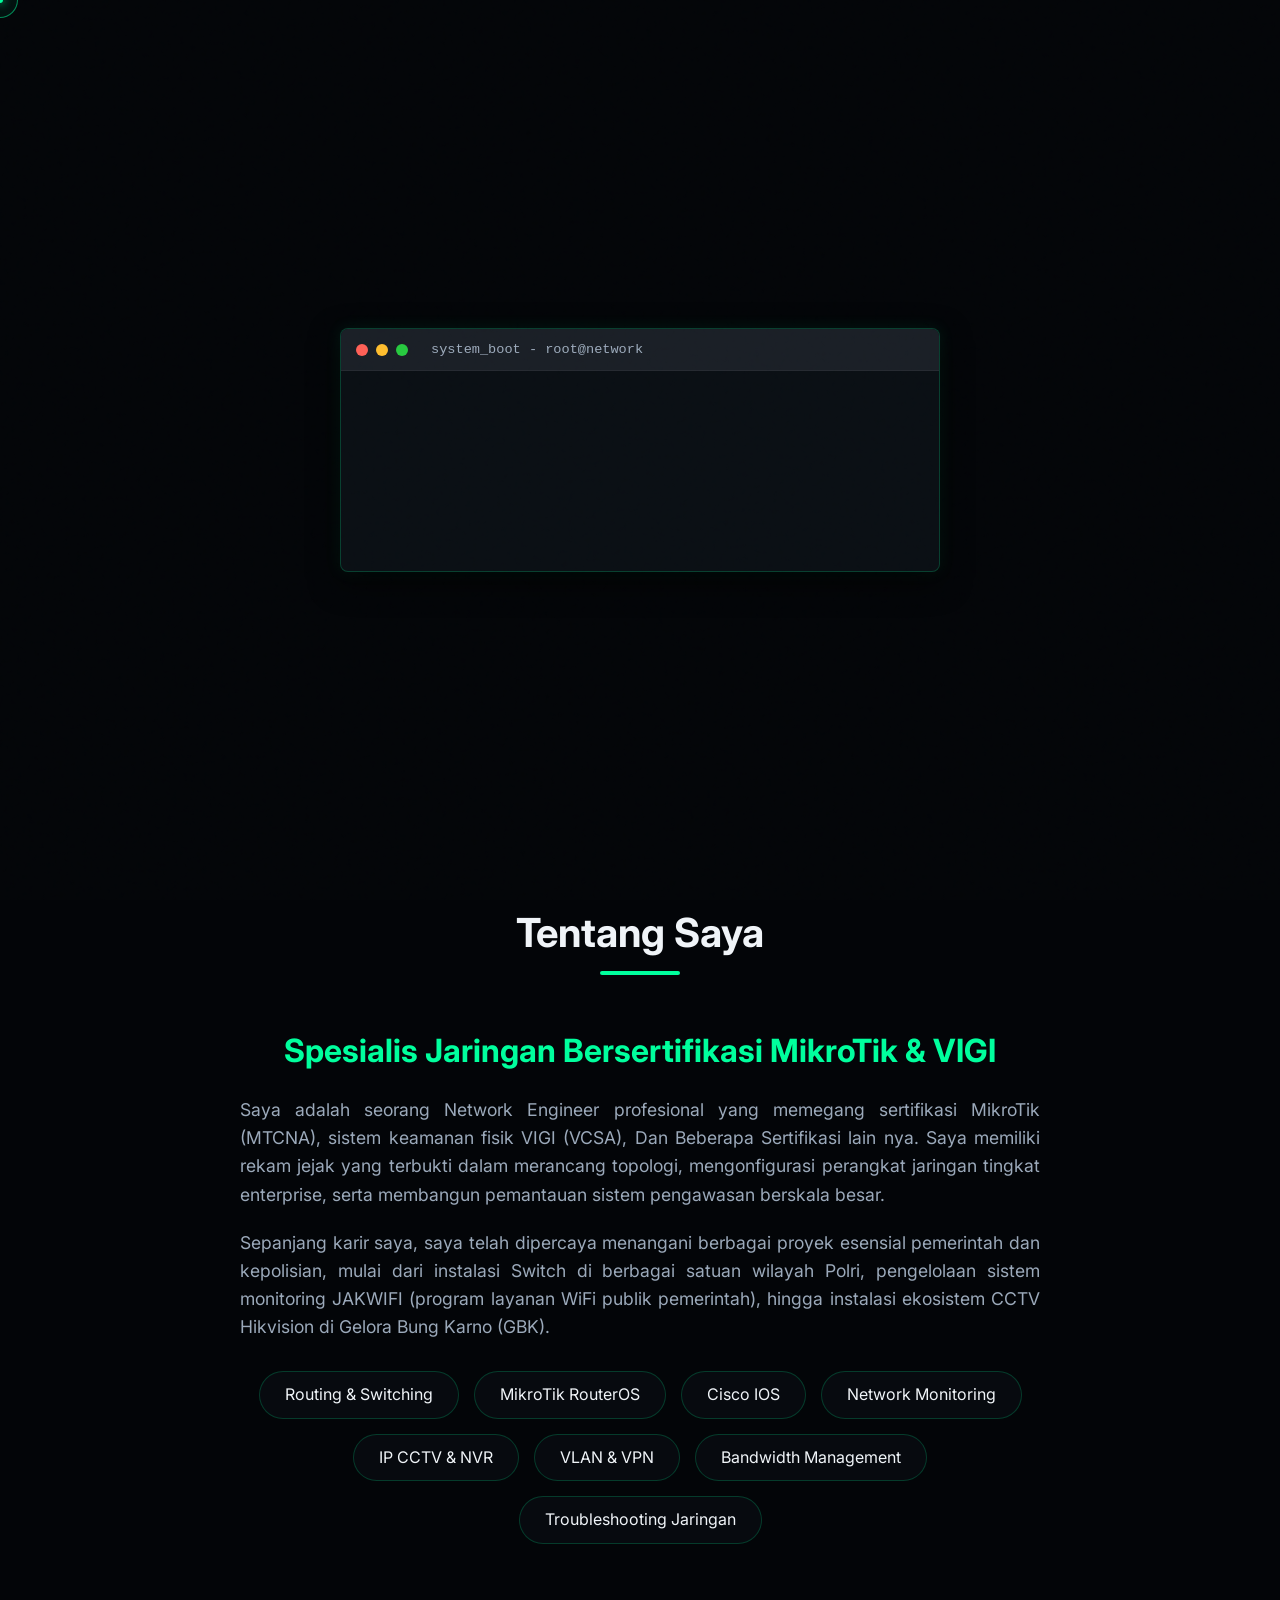
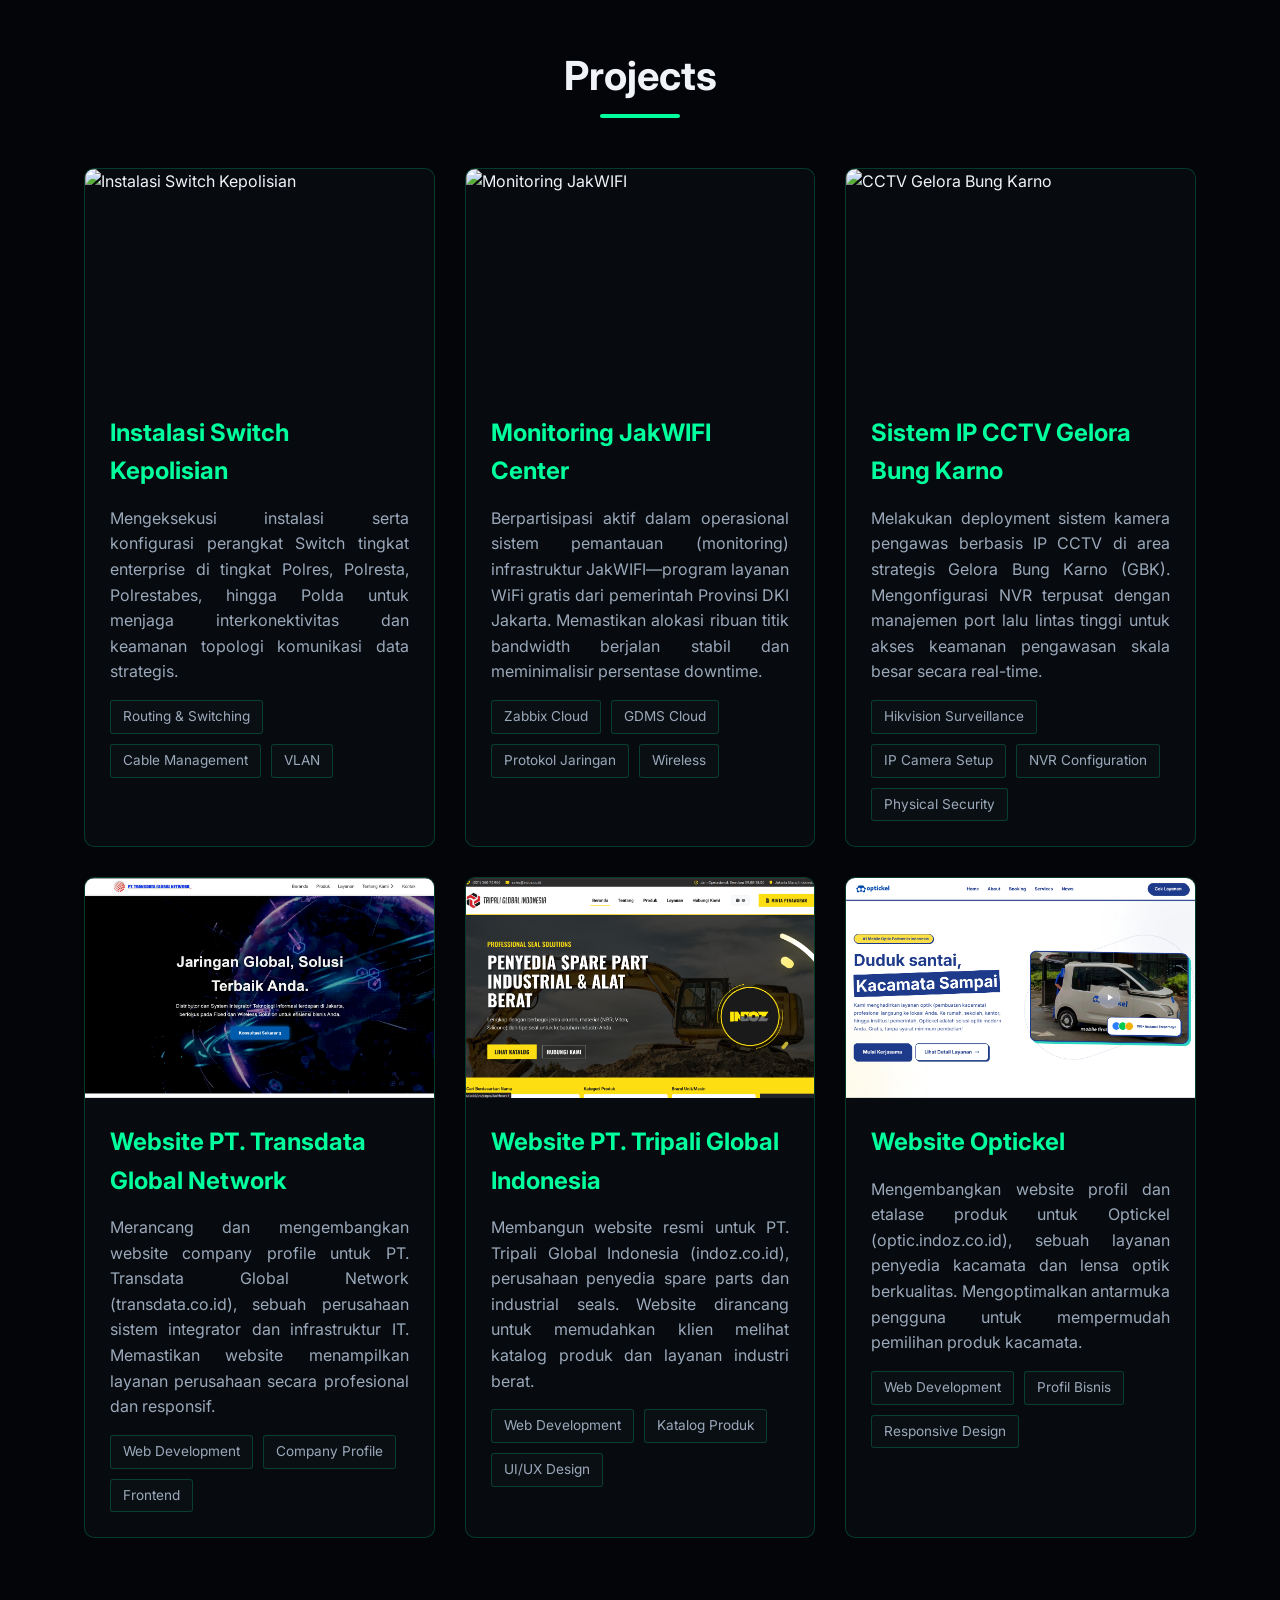
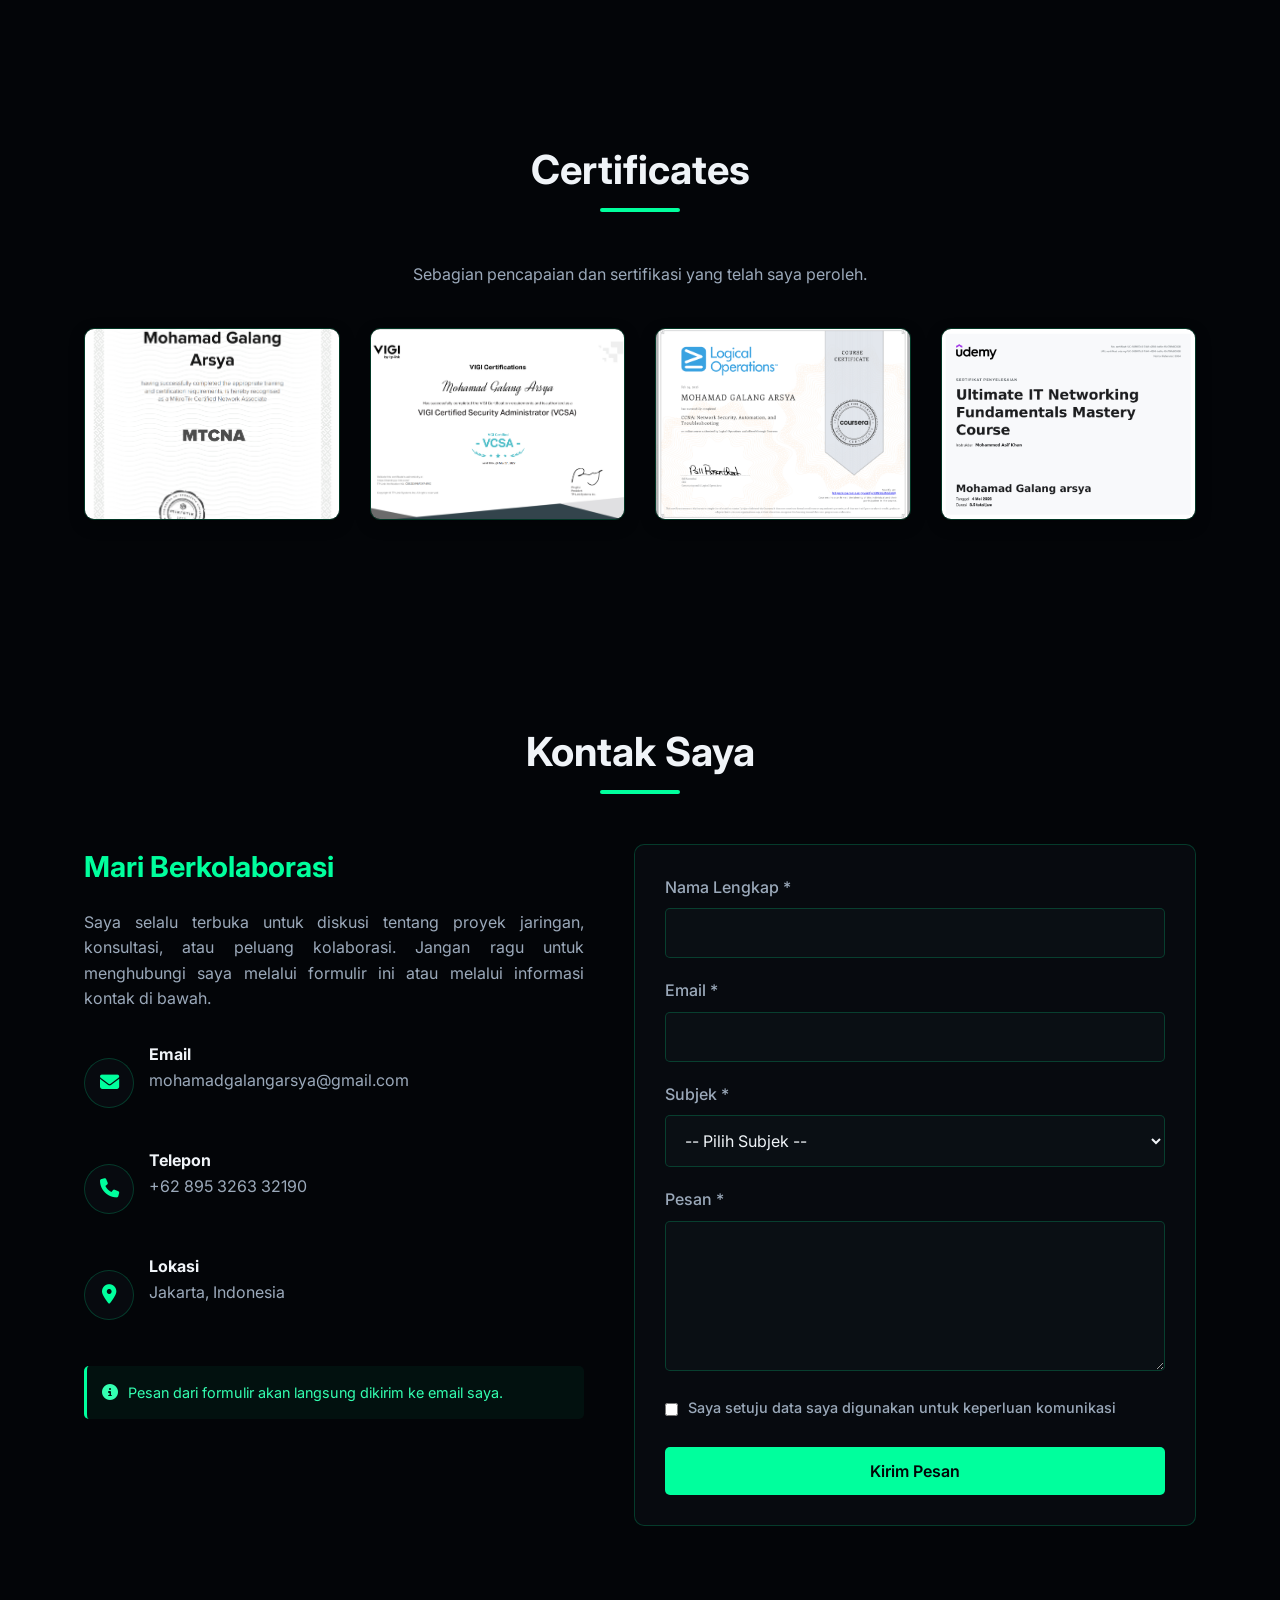
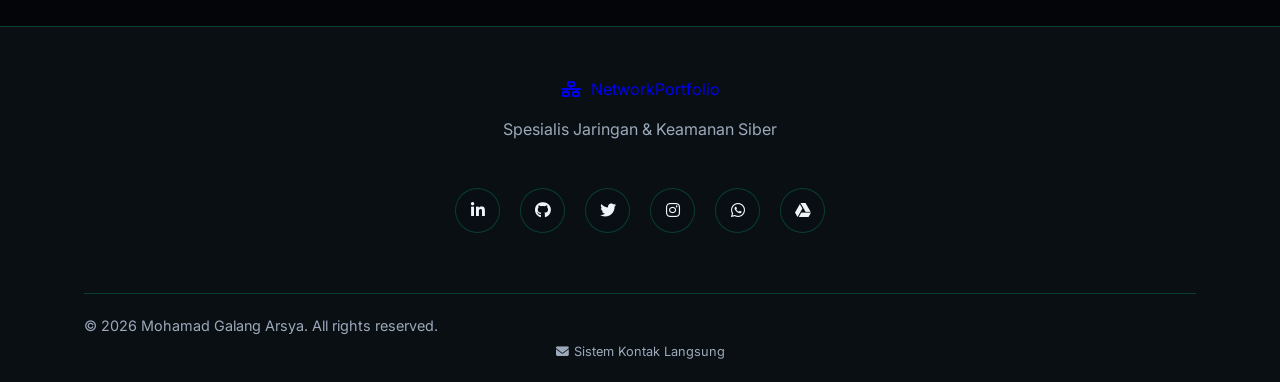
==== commit 3f6f9191: "penambahan animasi welcome" ====
--- a/index.html
+++ b/index.html
@@ -14,6 +14,23 @@
 </head>
 
 <body>
+    <!-- Welcome Screen / Preloader -->
+    <div id="welcome-screen">
+        <div class="terminal-loader">
+            <div class="terminal-header">
+                <span class="terminal-button red"></span>
+                <span class="terminal-button yellow"></span>
+                <span class="terminal-button green"></span>
+                <span class="terminal-title">system_boot - root@network</span>
+            </div>
+            <div class="terminal-body" id="terminal-text"></div>
+        </div>
+    </div>
+
+    <!-- Custom Cursor -->
+    <div class="cursor-dot"></div>
+    <div class="cursor-outline"></div>
+
     <!-- Noise canvas texture -->
     <div class="noise-overlay"></div>
 
@@ -99,7 +116,8 @@
                 <div class="about-text">
                     <h3>Spesialis Jaringan Bersertifikasi MikroTik & VIGI</h3>
                     <p>Saya adalah seorang Network Engineer profesional yang memegang sertifikasi MikroTik
-                        (MTCNA), sistem keamanan fisik VIGI (VCSA), Dan Beberapa Sertifikasi lain nya. Saya memiliki rekam jejak yang terbukti dalam
+                        (MTCNA), sistem keamanan fisik VIGI (VCSA), Dan Beberapa Sertifikasi lain nya. Saya memiliki
+                        rekam jejak yang terbukti dalam
                         merancang topologi, mengonfigurasi perangkat jaringan tingkat enterprise, serta membangun
                         pemantauan sistem pengawasan berskala besar.</p>
                     <p>Sepanjang karir saya, saya telah dipercaya menangani berbagai proyek esensial pemerintah dan
@@ -126,7 +144,7 @@
     <section id="projects">
         <div class="container">
             <div class="section-title">
-                <h2>Proyek Saya</h2>
+                <h2>Projects</h2>
             </div>
 
             <div class="projects-grid">
@@ -138,12 +156,12 @@
                     </div>
                     <div class="project-info">
                         <h3>Instalasi Switch Kepolisian</h3>
-                        <p>Memimpin dan mengeksekusi instalasi serta konfigurasi perangkat Switch tingkat enterprise di
+                        <p>Mengeksekusi instalasi serta konfigurasi perangkat Switch tingkat enterprise di
                             tingkat Polres, Polresta, Polrestabes, hingga Polda untuk menjaga interkonektivitas dan
                             keamanan topologi komunikasi data strategis.</p>
                         <div class="project-tags">
                             <span class="project-tag">Routing & Switching</span>
-                            <span class="project-tag">Cisco</span>
+                            <span class="project-tag">Cable Management</span>
                             <span class="project-tag">VLAN</span>
                         </div>
                     </div>
@@ -158,11 +176,12 @@
                     <div class="project-info">
                         <h3>Monitoring JakWIFI Center</h3>
                         <p>Berpartisipasi aktif dalam operasional sistem pemantauan (monitoring) infrastruktur
-                            JakWIFI—program layanan WiFi gratis dari pemerintah daerah. Memastikan alokasi ribuan titik
+                            JakWIFI—program layanan WiFi gratis dari pemerintah Provinsi DKI Jakarta. Memastikan alokasi
+                            ribuan titik
                             bandwidth berjalan stabil dan meminimalisir persentase downtime.</p>
                         <div class="project-tags">
-                            <span class="project-tag">MikroTik RouterOS</span>
-                            <span class="project-tag">Bandwidth Management</span>
+                            <span class="project-tag">Zabbix Cloud</span>
+                            <span class="project-tag">GDMS Cloud</span>
                             <span class="project-tag">Protokol Jaringan</span>
                             <span class="project-tag">Wireless</span>
                         </div>
@@ -192,12 +211,13 @@
                 <!-- Project 4 -->
                 <div class="project-card">
                     <div class="project-img">
-                        <img src="images/transdata.png"
-                            alt="Website PT. Transdata Global Network">
+                        <img src="images/transdata.png" alt="Website PT. Transdata Global Network">
                     </div>
                     <div class="project-info">
                         <h3>Website PT. Transdata Global Network</h3>
-                        <p>Merancang dan mengembangkan website company profile untuk PT. Transdata Global Network (transdata.co.id), sebuah perusahaan sistem integrator dan infrastruktur IT. Memastikan website menampilkan layanan perusahaan secara profesional dan responsif.</p>
+                        <p>Merancang dan mengembangkan website company profile untuk PT. Transdata Global Network
+                            (transdata.co.id), sebuah perusahaan sistem integrator dan infrastruktur IT. Memastikan
+                            website menampilkan layanan perusahaan secara profesional dan responsif.</p>
                         <div class="project-tags">
                             <span class="project-tag">Web Development</span>
                             <span class="project-tag">Company Profile</span>
@@ -209,12 +229,13 @@
                 <!-- Project 5 -->
                 <div class="project-card">
                     <div class="project-img">
-                        <img src="images/indoz.png"
-                            alt="Website PT. Tripali Global Indonesia">
+                        <img src="images/indoz.png" alt="Website PT. Tripali Global Indonesia">
                     </div>
                     <div class="project-info">
                         <h3>Website PT. Tripali Global Indonesia</h3>
-                        <p>Membangun website resmi untuk PT. Tripali Global Indonesia (indoz.co.id), perusahaan penyedia spare parts dan industrial seals. Website dirancang untuk memudahkan klien melihat katalog produk dan layanan industri berat.</p>
+                        <p>Membangun website resmi untuk PT. Tripali Global Indonesia (indoz.co.id), perusahaan penyedia
+                            spare parts dan industrial seals. Website dirancang untuk memudahkan klien melihat katalog
+                            produk dan layanan industri berat.</p>
                         <div class="project-tags">
                             <span class="project-tag">Web Development</span>
                             <span class="project-tag">Katalog Produk</span>
@@ -226,12 +247,13 @@
                 <!-- Project 6 -->
                 <div class="project-card">
                     <div class="project-img">
-                        <img src="images/optic.png"
-                            alt="Website Optickel">
+                        <img src="images/optic.png" alt="Website Optickel">
                     </div>
                     <div class="project-info">
                         <h3>Website Optickel</h3>
-                        <p>Mengembangkan website profil dan etalase produk untuk Optickel (optic.indoz.co.id), sebuah layanan penyedia kacamata dan lensa optik berkualitas. Mengoptimalkan antarmuka pengguna untuk mempermudah pemilihan produk kacamata.</p>
+                        <p>Mengembangkan website profil dan etalase produk untuk Optickel (optic.indoz.co.id), sebuah
+                            layanan penyedia kacamata dan lensa optik berkualitas. Mengoptimalkan antarmuka pengguna
+                            untuk mempermudah pemilihan produk kacamata.</p>
                         <div class="project-tags">
                             <span class="project-tag">Web Development</span>
                             <span class="project-tag">Profil Bisnis</span>
@@ -247,7 +269,7 @@
     <section id="certificates">
         <div class="container">
             <div class="section-title">
-                <h2>Sertifikat</h2>
+                <h2>Certificates</h2>
             </div>
 
             <p style="text-align: center; color: var(--text-secondary); margin-bottom: 40px;">Sebagian pencapaian dan
@@ -436,7 +458,8 @@
     <footer>
         <div class="container">
             <div class="footer-content">
-                <a href="https://lucid.app/lucidchart/ab75c12c-cec9-4534-be14-2e2960995ed0/edit?viewport_loc=-4260%2C-2773%2C9706%2C5802%2C0_0&invitationId=inv_8a9c6742-2b7c-4f74-8bd5-3781a8f3b458" class="logo">
+                <a href="https://lucid.app/lucidchart/ab75c12c-cec9-4534-be14-2e2960995ed0/edit?viewport_loc=-4260%2C-2773%2C9706%2C5802%2C0_0&invitationId=inv_8a9c6742-2b7c-4f74-8bd5-3781a8f3b458"
+                    class="logo">
                     <i class="fas fa-network-wired"></i> NetworkPortfolio
                 </a>
                 <p>Spesialis Jaringan & Keamanan Siber</p>
@@ -458,7 +481,8 @@
                         class="social-link">
                         <i class="fa-brands fa-whatsapp"></i>
                     </a>
-                    <a href="https://drive.google.com/drive/u/0/folders/1xSBQHIZFWgDzkozZyFzKMXOVM4qayasz" target="_blank" class="social-link">
+                    <a href="https://drive.google.com/drive/u/0/folders/1xSBQHIZFWgDzkozZyFzKMXOVM4qayasz"
+                        target="_blank" class="social-link">
                         <i class="fab fa-google-drive"></i>
                     </a>
                 </div>
@@ -477,7 +501,9 @@
     <script src="https://cdnjs.cloudflare.com/ajax/libs/three.js/r128/three.min.js"></script>
     <script src="https://cdnjs.cloudflare.com/ajax/libs/gsap/3.12.2/gsap.min.js"></script>
     <script src="https://cdnjs.cloudflare.com/ajax/libs/gsap/3.12.2/ScrollTrigger.min.js"></script>
+    <script src="https://cdnjs.cloudflare.com/ajax/libs/gsap/3.12.2/TextPlugin.min.js"></script>
     <script src="https://cdnjs.cloudflare.com/ajax/libs/vanilla-tilt/1.8.0/vanilla-tilt.min.js"></script>
+    <script src="https://unpkg.com/@studio-freight/lenis@1.0.42/dist/lenis.min.js"></script>
 
     <!-- FormSubmit Handles Direct Emails -->
     <script src="script.js"></script>
--- a/style.css
+++ b/style.css
@@ -20,7 +20,7 @@
 }
 
 html {
-    scroll-behavior: smooth;
+    scroll-behavior: auto;
 }
 
 body {
@@ -1303,4 +1303,120 @@
     background-image: url("data:image/svg+xml,%3Csvg viewBox='0 0 200 200' xmlns='http://www.w3.org/2000/svg'%3E%3Cfilter id='noiseFilter'%3E%3CfeTurbulence type='fractalNoise' baseFrequency='0.75' numOctaves='3' stitchTiles='stitch'/%3E%3C/filter%3E%3Crect width='100%25' height='100%25' filter='url(%23noiseFilter)'/%3E%3C/svg%3E");
     mix-blend-mode: overlay;
 }
-+
+/* Welcome Screen / Preloader */
+#welcome-screen {
+    position: fixed;
+    top: 0;
+    left: 0;
+    width: 100vw;
+    height: 100vh;
+    background-color: var(--primary);
+    z-index: 9999;
+    display: flex;
+    justify-content: center;
+    align-items: center;
+    overflow: hidden;
+}
+
+.terminal-loader {
+    width: 90%;
+    max-width: 600px;
+    background-color: var(--secondary);
+    border: 1px solid var(--border);
+    border-radius: 8px;
+    box-shadow: 0 10px 30px rgba(0, 0, 0, 0.8), 0 0 15px rgba(0, 255, 157, 0.1);
+    overflow: hidden;
+}
+
+.terminal-header {
+    background-color: #1a1f26;
+    padding: 10px 15px;
+    display: flex;
+    align-items: center;
+    border-bottom: 1px solid rgba(255, 255, 255, 0.05);
+}
+
+.terminal-button {
+    width: 12px;
+    height: 12px;
+    border-radius: 50%;
+    margin-right: 8px;
+}
+
+.terminal-button.red { background-color: #ff5f56; }
+.terminal-button.yellow { background-color: #ffbd2e; }
+.terminal-button.green { background-color: #27c93f; }
+
+.terminal-title {
+    margin-left: 15px;
+    color: var(--text-secondary);
+    font-size: 0.85rem;
+    font-family: monospace;
+}
+
+.terminal-body {
+    padding: 30px;
+    min-height: 200px;
+    color: var(--accent);
+    font-family: 'Courier New', Courier, monospace;
+    font-size: 1.1rem;
+    line-height: 1.6;
+}
+
+.terminal-body .cursor {
+    display: inline-block;
+    width: 10px;
+    height: 1.2em;
+    background-color: var(--accent);
+    vertical-align: middle;
+    animation: blink 1s step-end infinite;
+}
+
+@keyframes blink {
+    0%, 100% { opacity: 1; }
+    50% { opacity: 0; }
+}
+
+/* Custom Cursor */
+.cursor-dot, .cursor-outline {
+    position: fixed;
+    top: 0;
+    left: 0;
+    transform: translate(-50%, -50%);
+    border-radius: 50%;
+    z-index: 10000;
+    pointer-events: none;
+}
+
+.cursor-dot {
+    width: 6px;
+    height: 6px;
+    background-color: var(--accent);
+    box-shadow: 0 0 10px var(--accent);
+}
+
+.cursor-outline {
+    width: 36px;
+    height: 36px;
+    border: 1px solid rgba(0, 255, 157, 0.5);
+    background-color: rgba(0, 255, 157, 0.05);
+    transition: width 0.2s, height 0.2s, background-color 0.2s, border-color 0.2s;
+}
+
+.cursor-outline.hover {
+    width: 50px;
+    height: 50px;
+    background-color: rgba(0, 255, 157, 0.1);
+    border-color: var(--accent);
+}
+
+/* Hide default cursor only on devices that support hover */
+@media (hover: hover) and (pointer: fine) {
+    body, a, button, .cert-card, .project-card, .menu-toggle {
+        cursor: none;
+    }
+    input, textarea, select, option {
+        cursor: auto !important;
+    }
+}
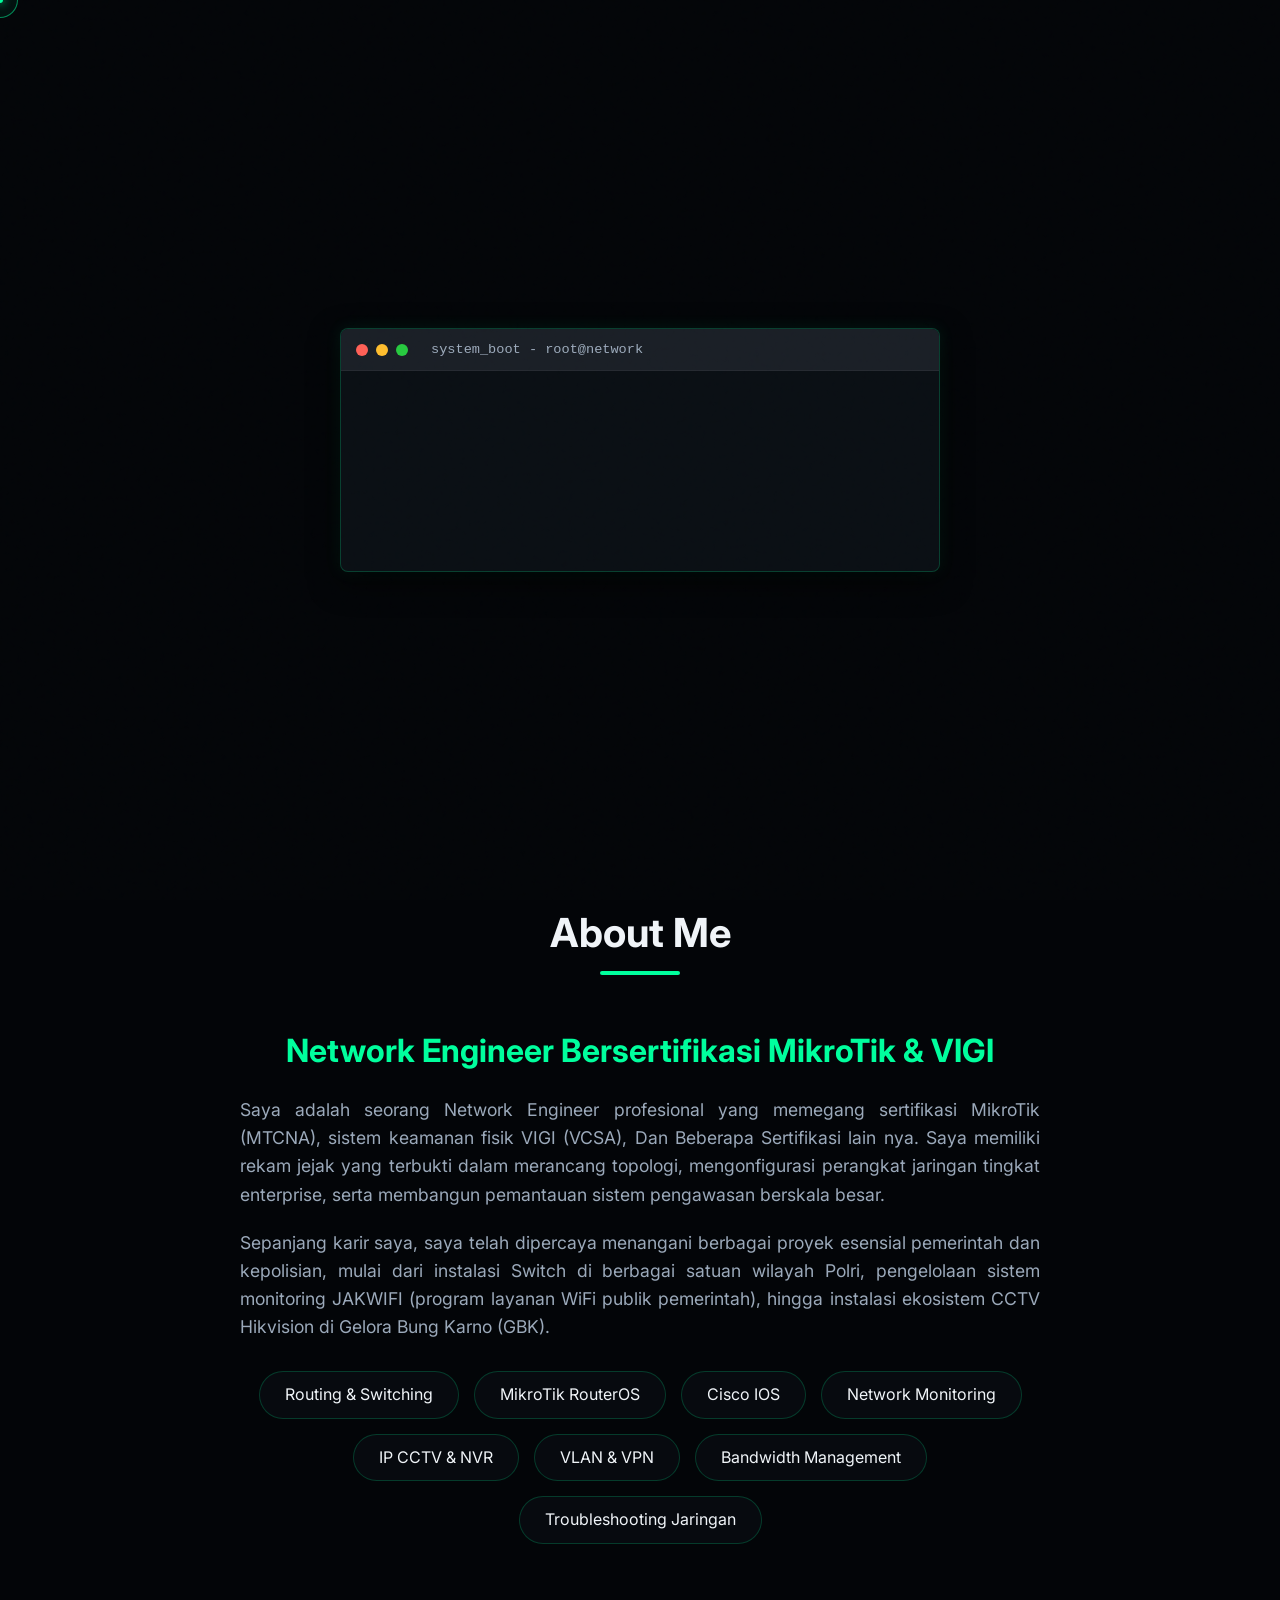
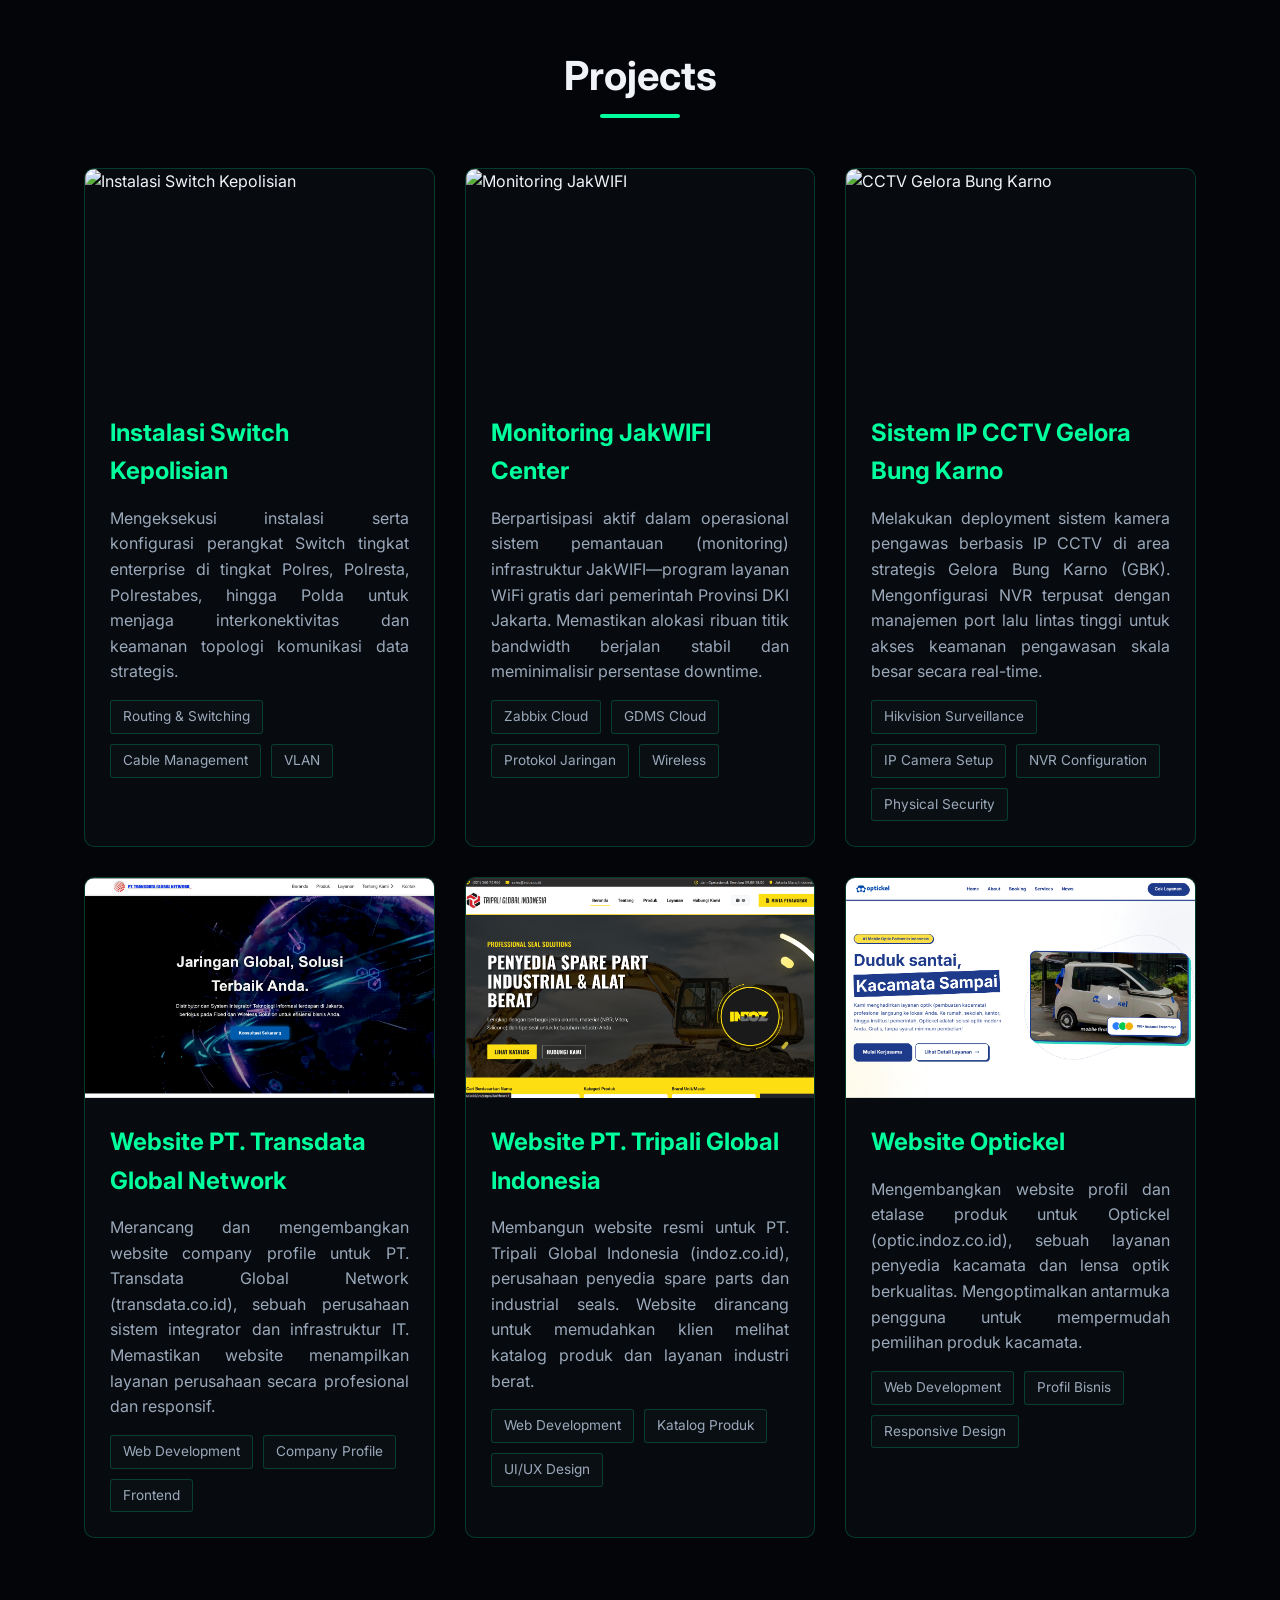
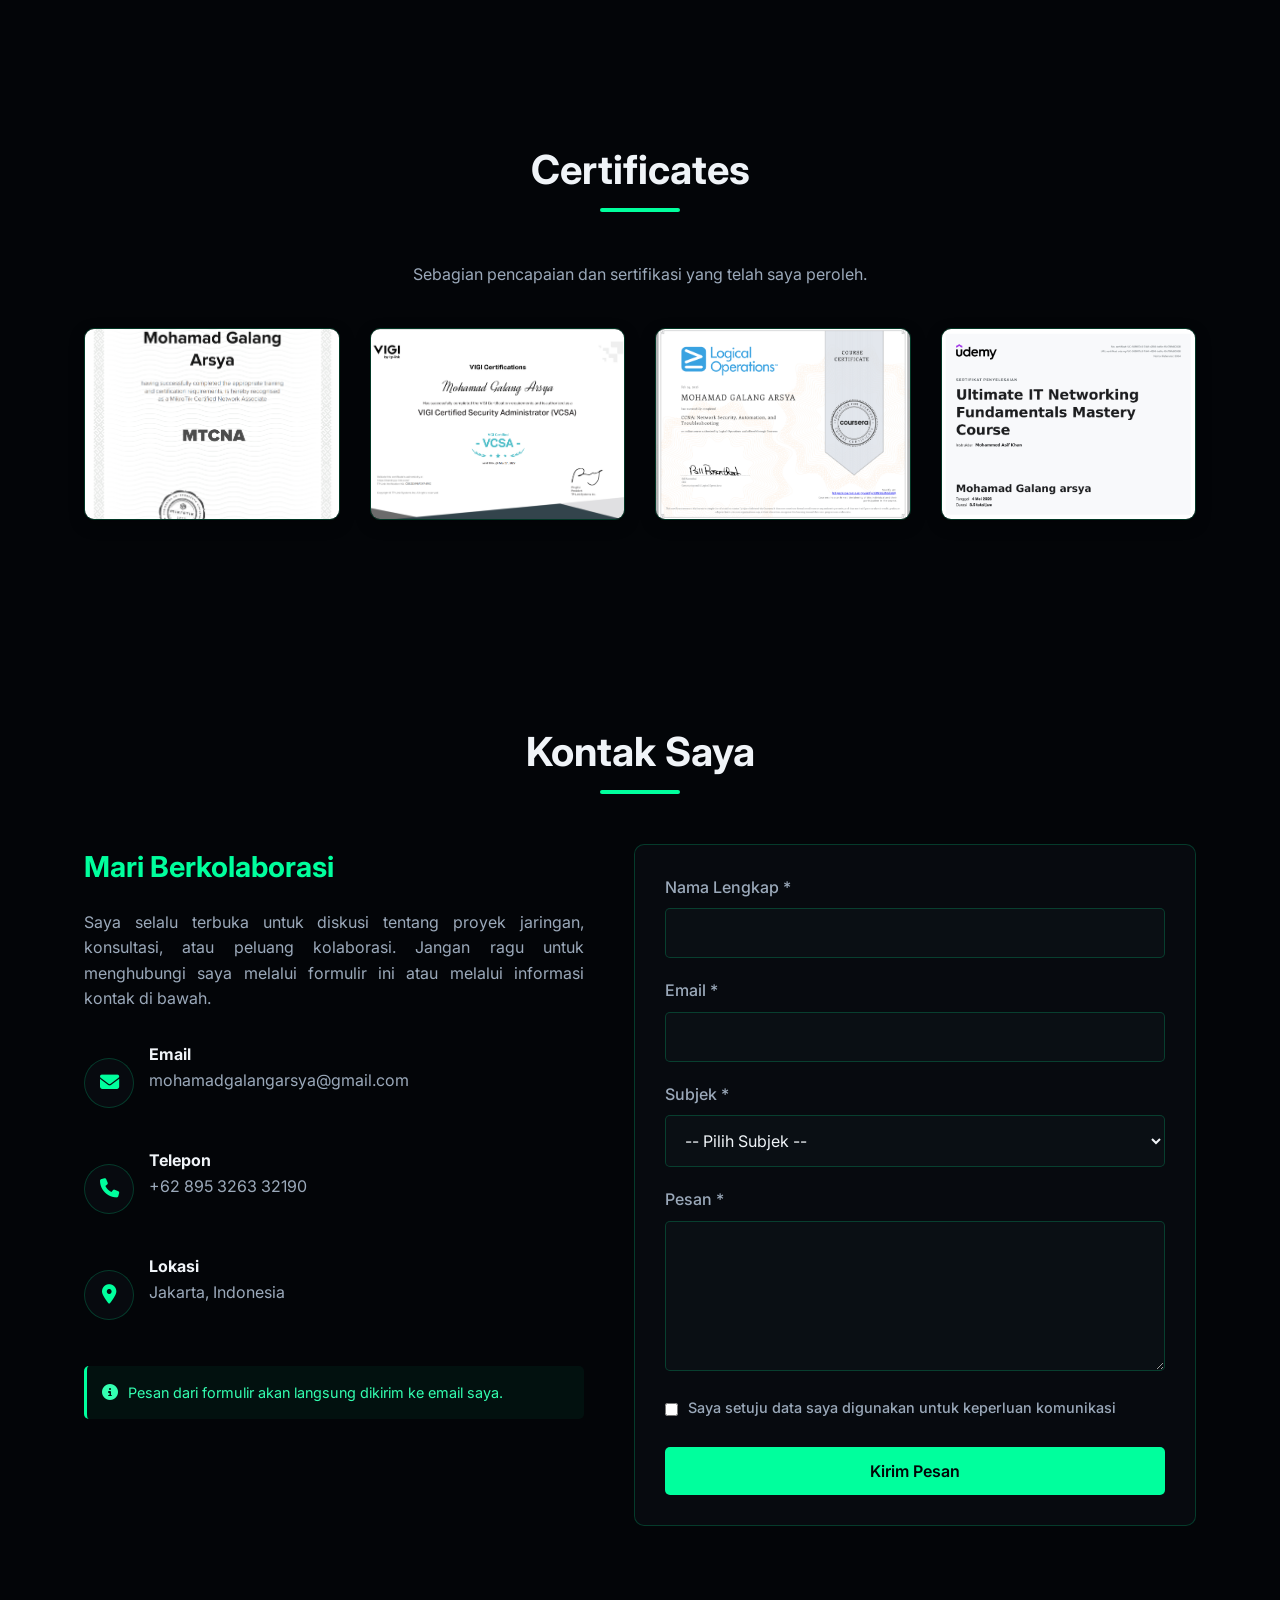
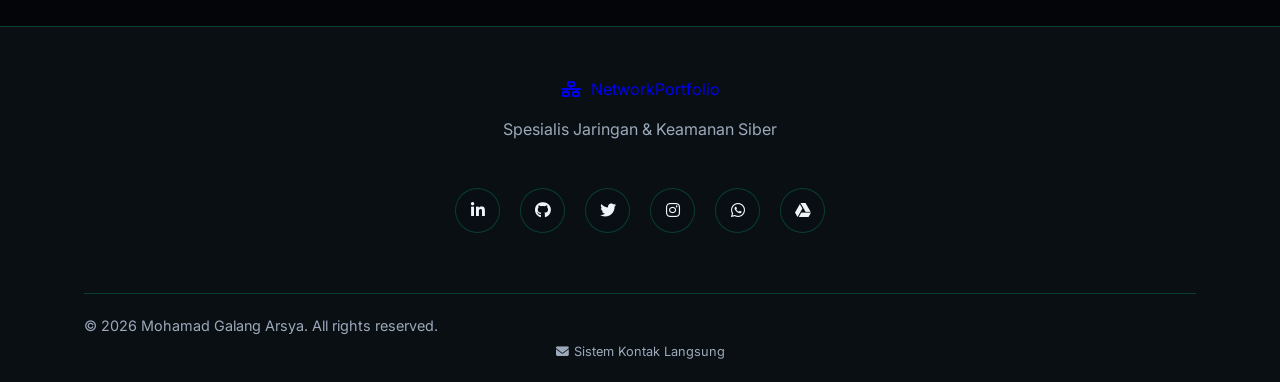
==== commit 258d5ec7: "perbaikan tampilan mobile" ====
--- a/index.html
+++ b/index.html
@@ -109,12 +109,12 @@
     <section id="about">
         <div class="container">
             <div class="section-title">
-                <h2>Tentang Saya</h2>
+                <h2>About Me</h2>
             </div>
 
             <div class="about-content">
                 <div class="about-text">
-                    <h3>Spesialis Jaringan Bersertifikasi MikroTik & VIGI</h3>
+                    <h3>Network Engineer Bersertifikasi MikroTik & VIGI</h3>
                     <p>Saya adalah seorang Network Engineer profesional yang memegang sertifikasi MikroTik
                         (MTCNA), sistem keamanan fisik VIGI (VCSA), Dan Beberapa Sertifikasi lain nya. Saya memiliki
                         rekam jejak yang terbukti dalam
--- a/style.css
+++ b/style.css
@@ -872,7 +872,7 @@
 /* Responsive Styles */
 @media (max-width: 1100px) {
     .hero-container {
-        flex-direction: column;
+        flex-direction: column-reverse; /* Profil di atas nama */
         text-align: center;
     }
     
@@ -889,7 +889,8 @@
     }
     
     .hero-image {
-        margin-top: 50px;
+        margin-top: 0;
+        margin-bottom: 40px;
     }
 }
 
@@ -991,29 +992,27 @@
     .projects-grid {
         display: flex;
         flex-wrap: nowrap;
-        /* Tetap gunakan overflow-x: auto agar bisa discroll */
         overflow-x: auto;
         scroll-snap-type: x mandatory;
         gap: 20px;
         
-        /* Trik Full-Bleed Layout agar kartu tidak terlihat terpotong kaku oleh batas container */
+        /* Trik Full-Bleed Layout */
         width: 100vw;
         margin-left: -50vw;
         left: 50%;
         position: relative;
-        /* Kembalikan padding sesuai jarak container (5vw margin + 20px padding) */
         padding: 0 calc(5vw + 20px) 25px calc(5vw + 20px); 
         
         -webkit-overflow-scrolling: touch;
-        scrollbar-width: none; /* Menyembunyikan scrollbar di Firefox */
+        scrollbar-width: none;
     }
     
     .projects-grid::-webkit-scrollbar {
-        display: none; /* Menyembunyikan scrollbar di Chrome/Safari */
+        display: none;
     }
     
     .projects-grid .project-card {
-        flex: 0 0 calc(88% - 10px); /* 88% lebar membiarkan kotak proyek selanjutnya terlihat mengintip agar user tahu bisa digeser */
+        flex: 0 0 calc(88% - 10px);
         max-width: 360px;
         scroll-snap-align: center;
     }
